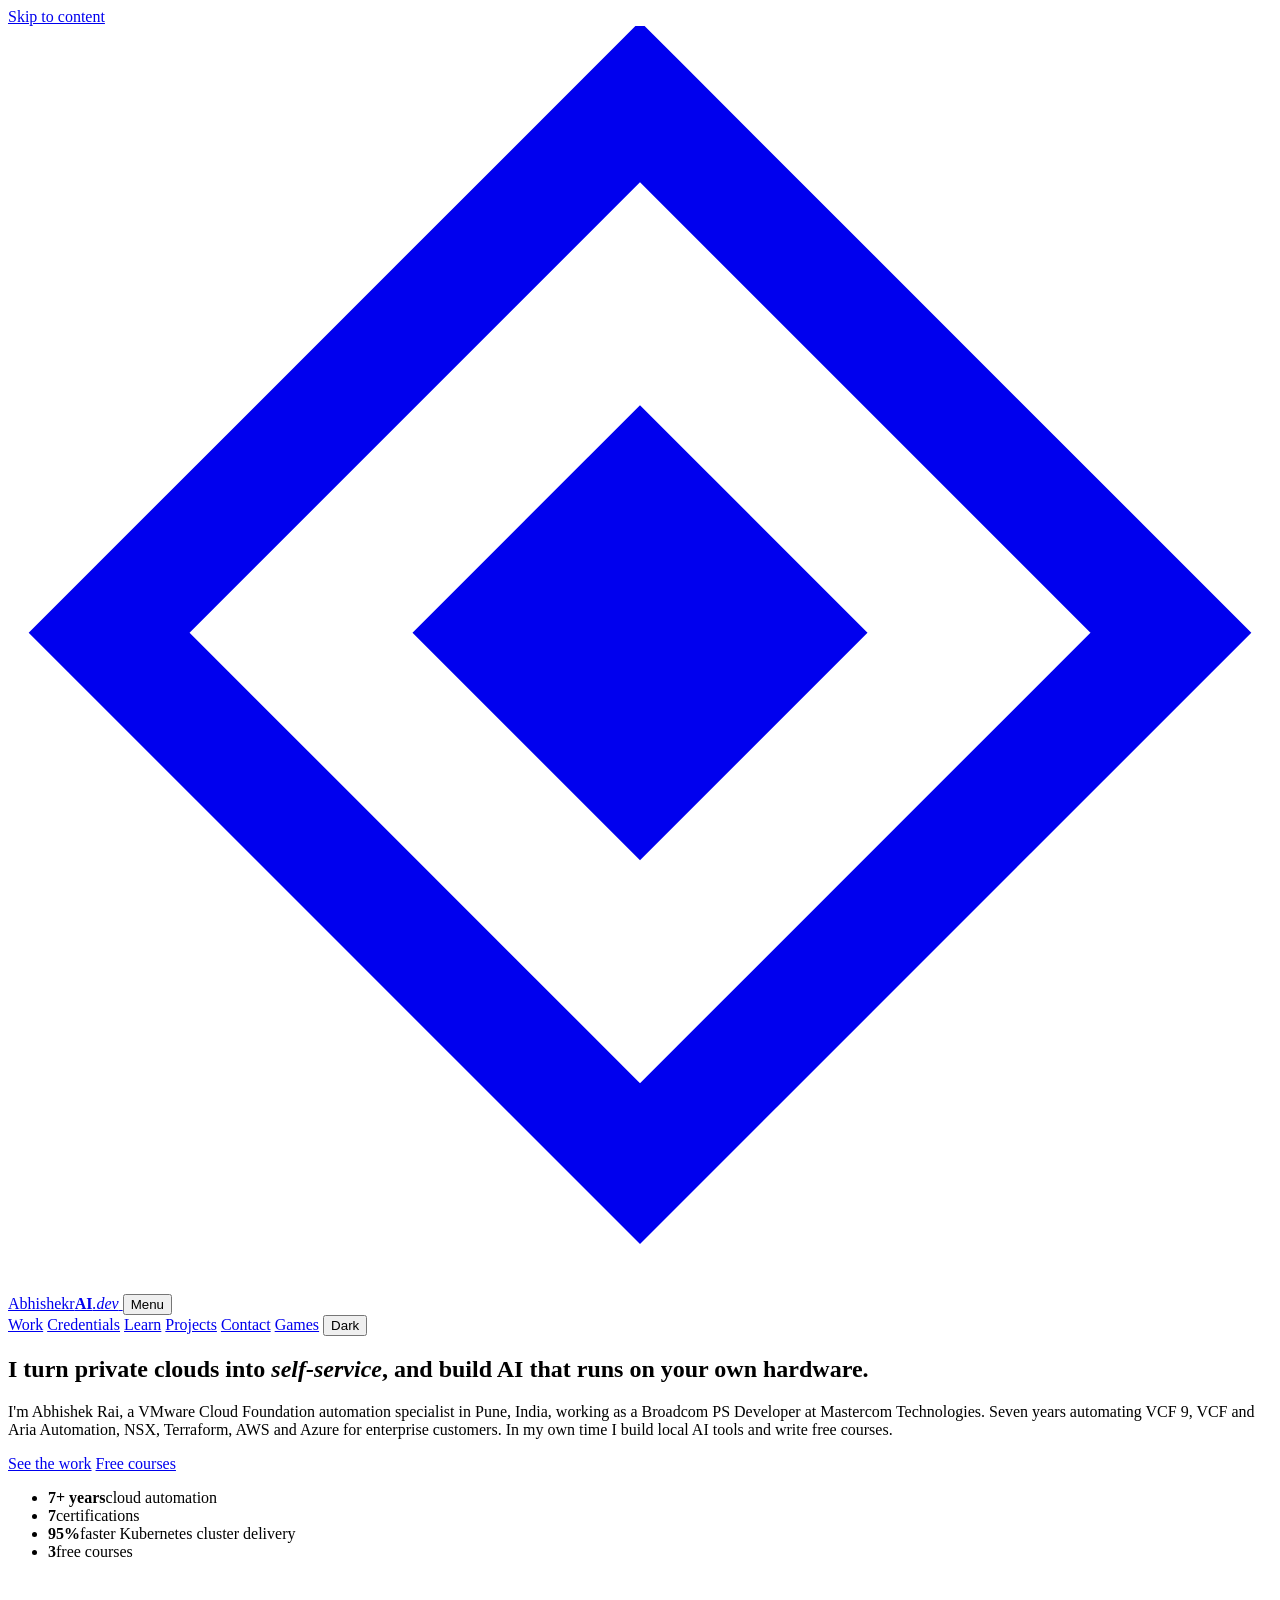
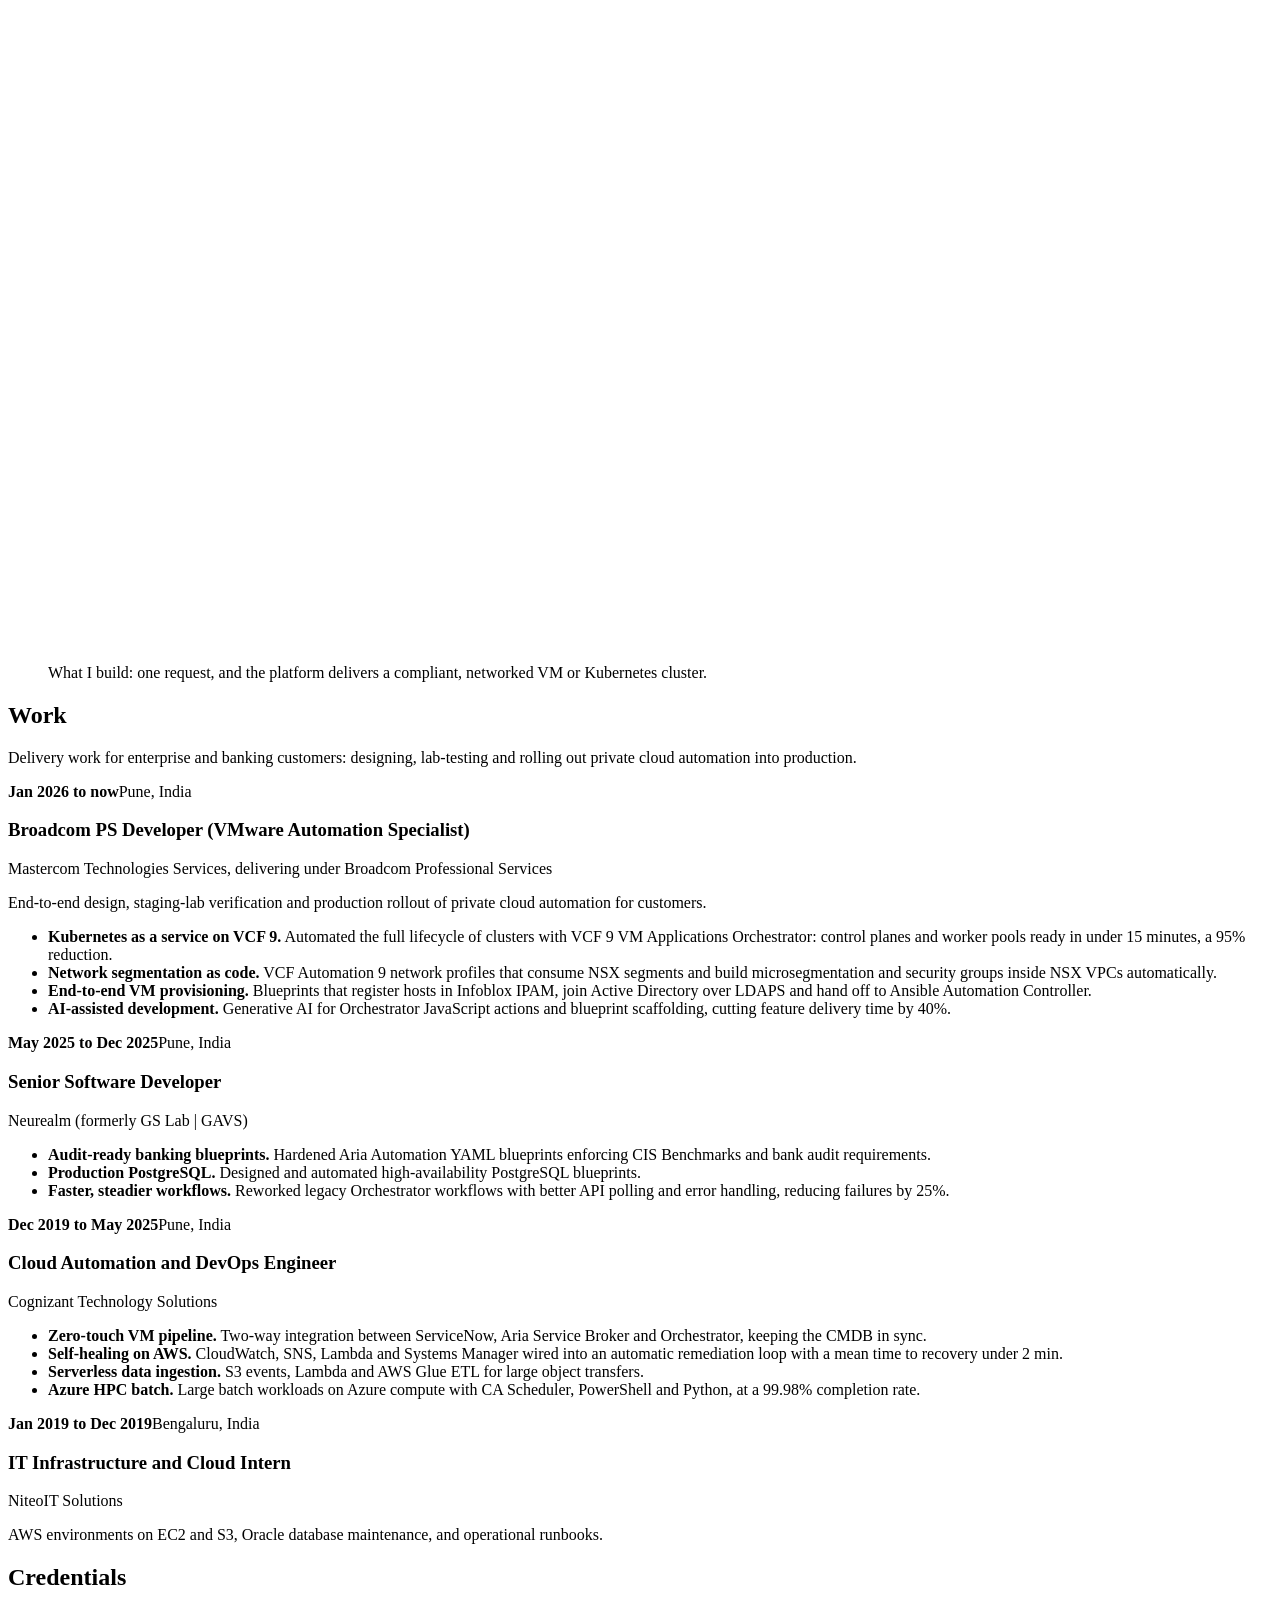
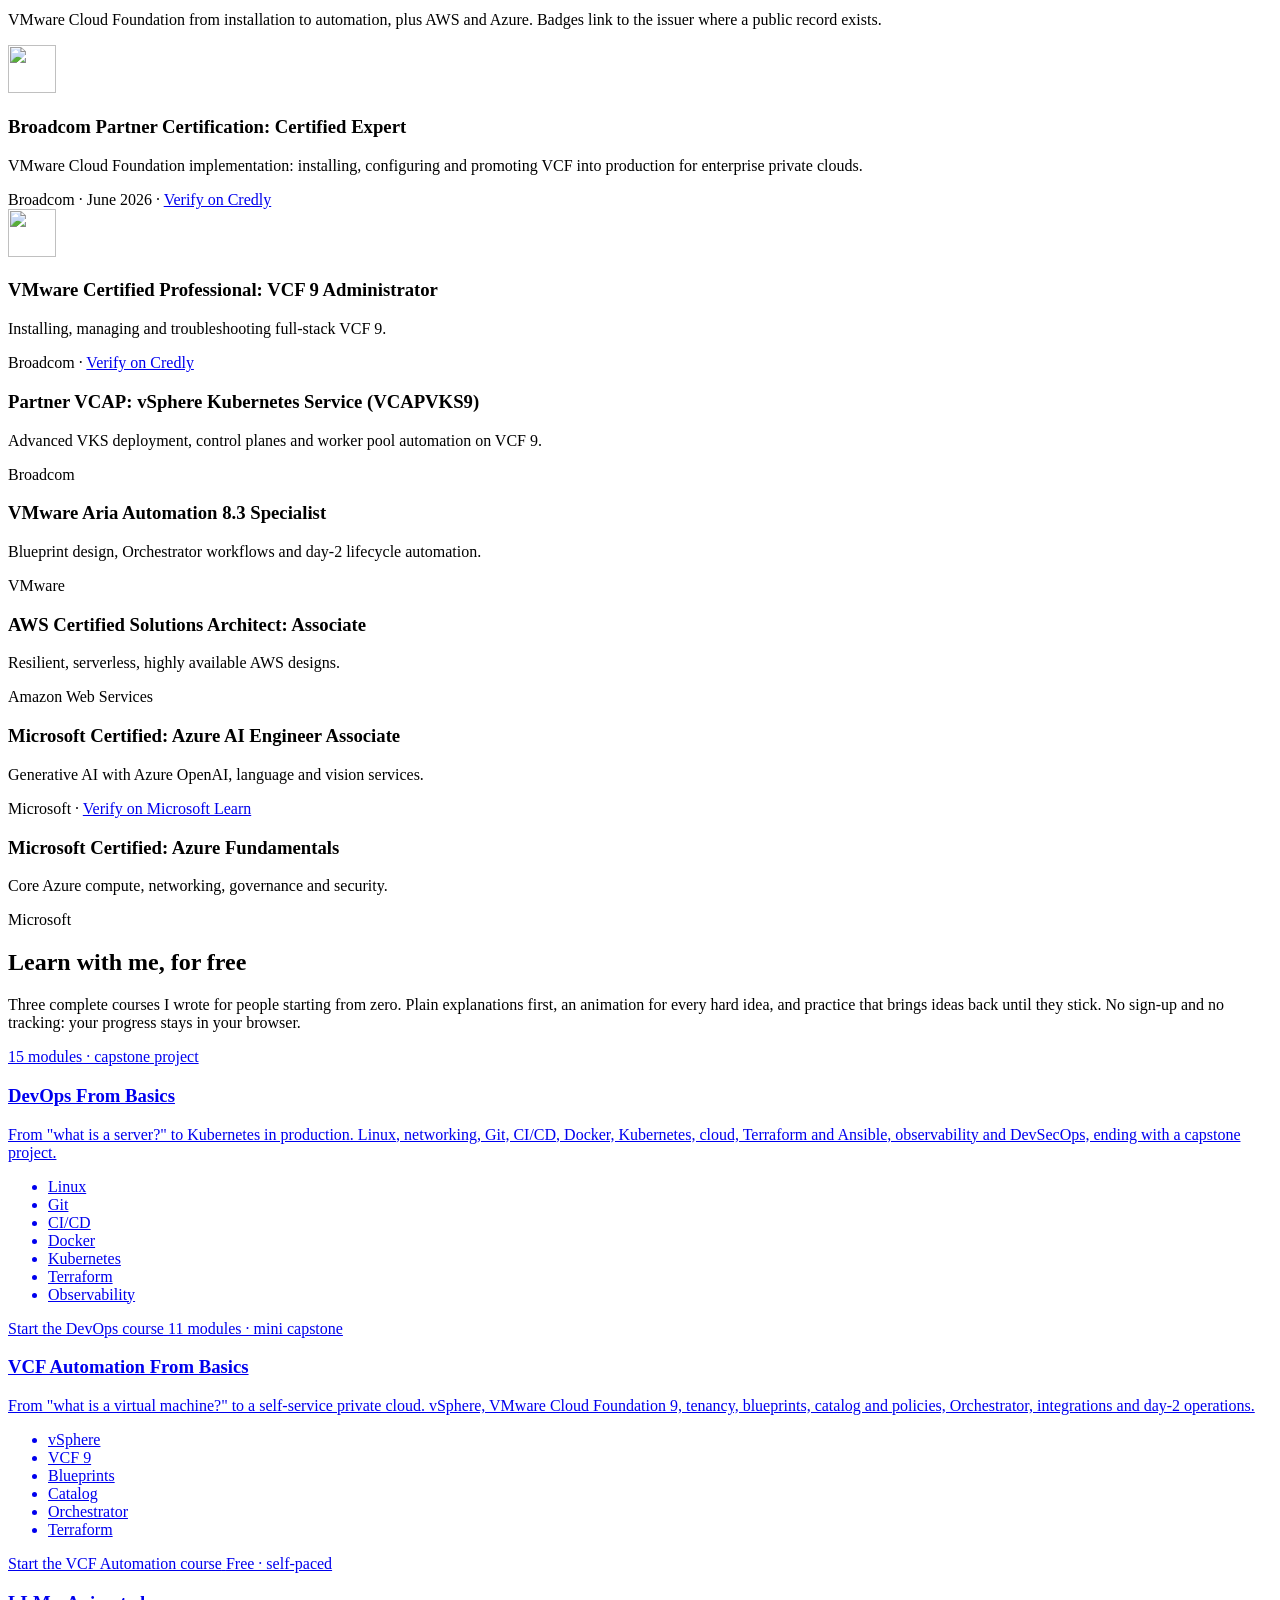
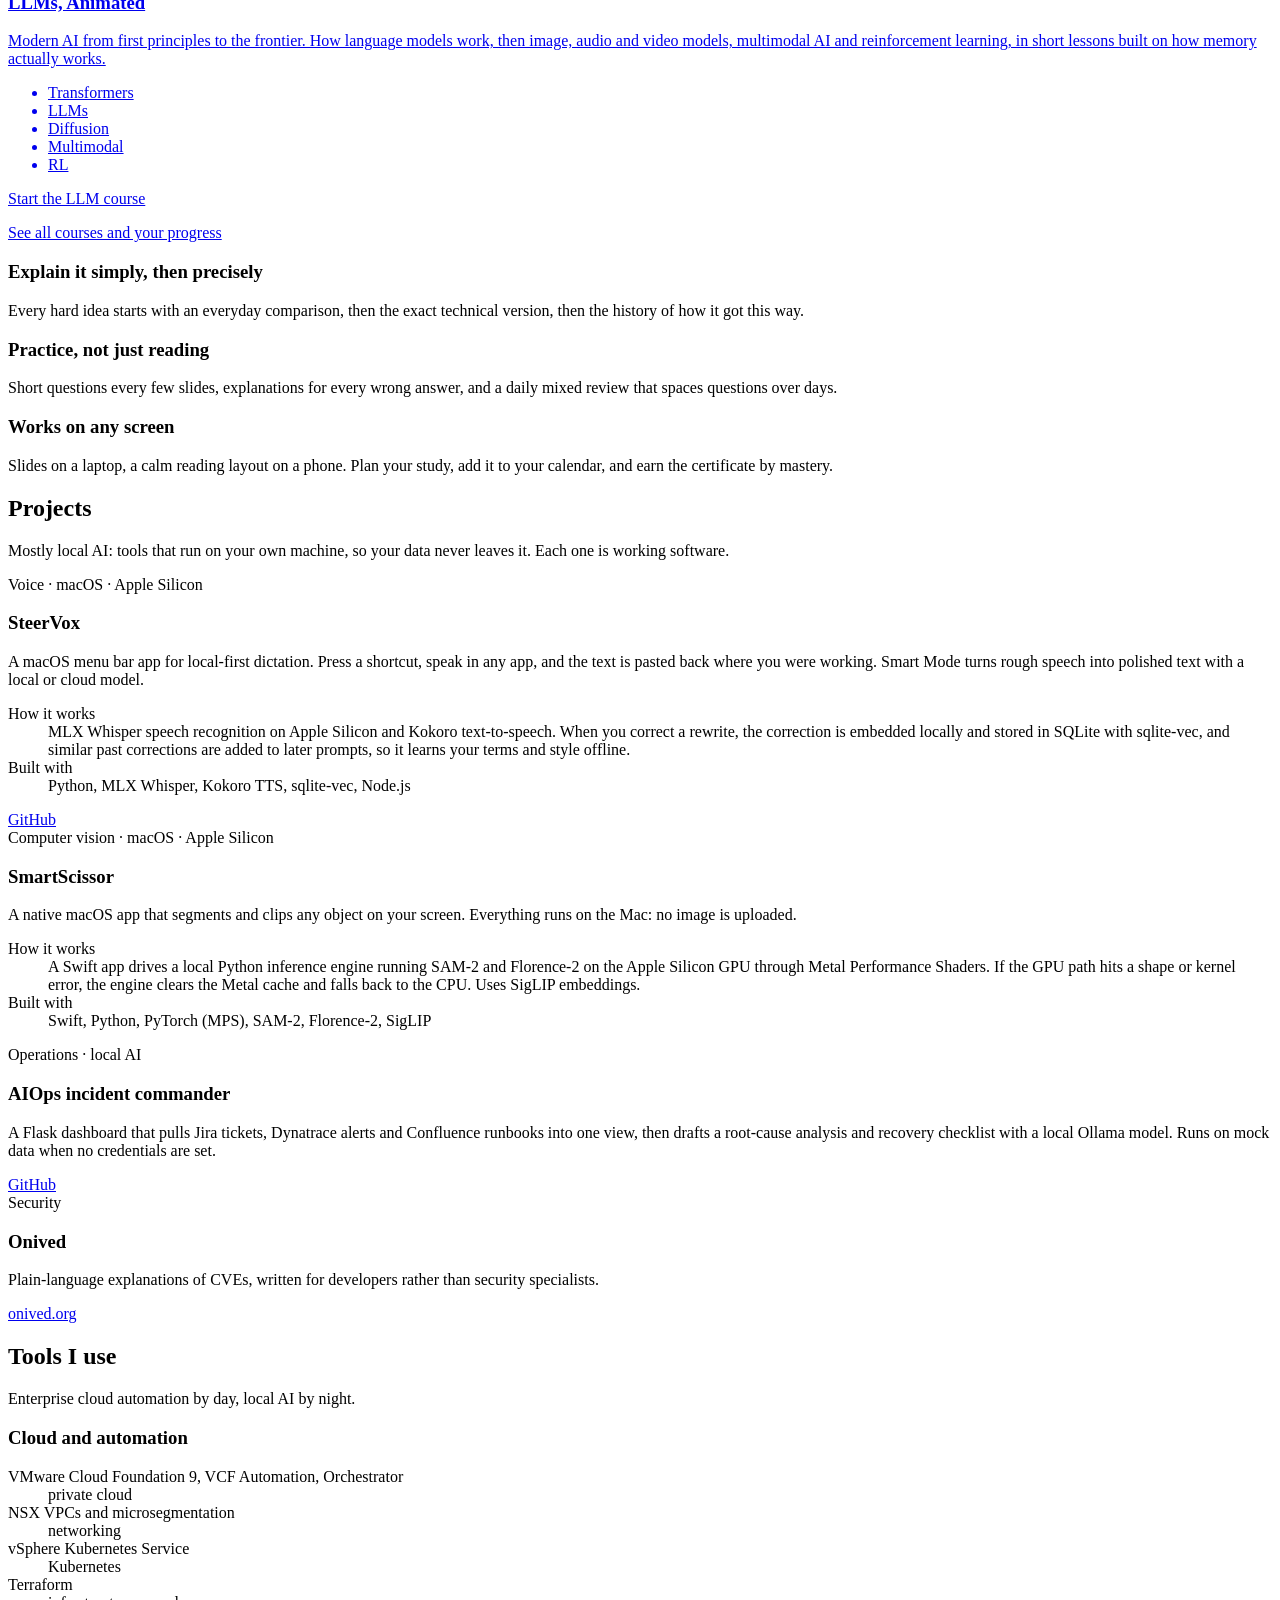
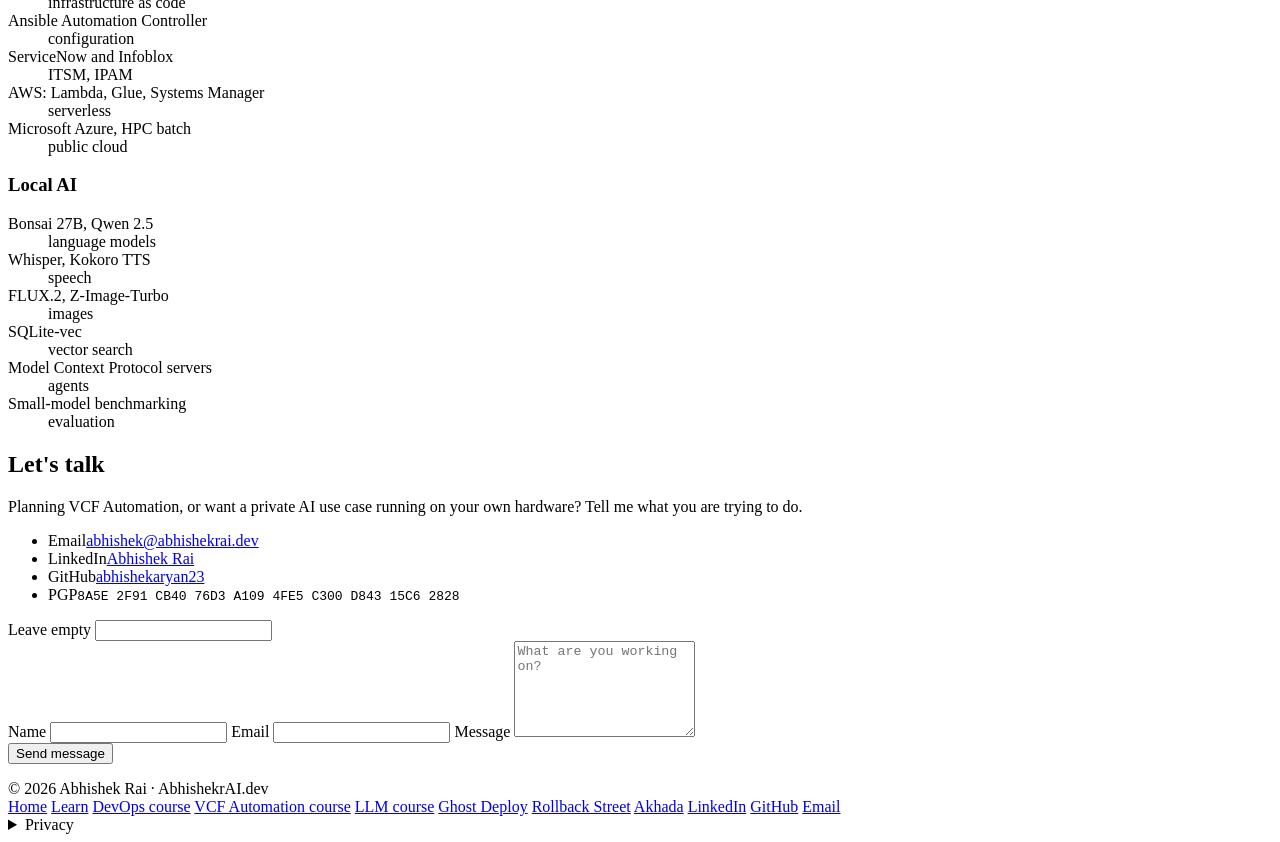
==== public/index.html @ af469168 "Learn: add LLMs, Animated course Co-Authored-By: Claude Opus 5.5 <noreply@anthropic.com>" ====
<!doctype html>
<html lang="en">
<head>
  <meta charset="utf-8">
  <meta name="viewport" content="width=device-width, initial-scale=1">
  <script>try{var t=localStorage.getItem("site-theme");if(t)document.documentElement.setAttribute("data-theme",t);}catch(e){}</script>
  <title>Abhishek Rai: VMware Cloud Foundation (VCF 9) automation and local AI</title>
  <meta name="description" content="Abhishek Rai is a VMware Cloud Foundation (VCF 9) automation specialist in Pune, India: VCF Automation, NSX, Terraform, AWS and Azure, plus local AI tools. Free DevOps, VCF and LLM courses.">
  <meta name="author" content="Abhishek Rai">
  <link rel="canonical" href="https://abhishekrai.dev/">
  <link rel="me" href="https://github.com/abhishekaryan23">
  <link rel="me" href="https://www.linkedin.com/in/abhishek-rai-043a55166/">
  <link rel="alternate" type="text/plain" href="/llms.txt" title="Plain-text summary for language models">
  <meta property="og:site_name" content="AbhishekrAI.dev">
  <meta property="og:title" content="Abhishek Rai: VMware Cloud Foundation (VCF 9) automation and local AI">
  <meta property="og:description" content="Private cloud automation on VCF 9, public cloud automation on AWS and Azure, and AI that runs on your own hardware. Free courses on DevOps, VCF Automation and LLMs.">
  <meta property="og:type" content="profile">
  <meta property="profile:first_name" content="Abhishek">
  <meta property="profile:last_name" content="Rai">
  <meta property="og:url" content="https://abhishekrai.dev/">
  <meta property="og:image" content="https://abhishekrai.dev/assets/og-home.png">
  <meta property="og:image:width" content="1200">
  <meta property="og:image:height" content="630">
  <meta property="og:image:alt" content="Abhishek Rai: VMware Cloud Foundation automation and local AI">
  <meta property="og:locale" content="en_IN">
  <meta name="twitter:card" content="summary_large_image">
  <meta name="theme-color" content="#a8186a">
  <link rel="icon" type="image/svg+xml" href="data:image/svg+xml,%3Csvg viewBox='0 0 100 100' xmlns='http://www.w3.org/2000/svg'%3E%3Cpath d='M50 6L92 48L50 90L8 48Z' fill='none' stroke='%23a8186a' stroke-width='9'/%3E%3Cpath d='M50 30L68 48L50 66L32 48Z' fill='%23a8186a'/%3E%3C/svg%3E">
  <link rel="preconnect" href="https://fonts.googleapis.com">
  <link rel="preconnect" href="https://fonts.gstatic.com" crossorigin>
  <link href="https://fonts.googleapis.com/css2?family=IBM+Plex+Mono:wght@400;500&family=IBM+Plex+Sans:wght@400;500;600&family=Newsreader:ital,opsz,wght@0,6..72,500;0,6..72,600;1,6..72,500&display=swap" rel="stylesheet">
  <link rel="stylesheet" href="/assets/site.css?v=5">
  <noscript><style>.reveal-up{opacity:1;transform:none}</style></noscript>
  <script type="application/ld+json">
  {
    "@context": "https://schema.org",
    "@graph": [
      {
        "@type": "WebSite",
        "@id": "https://abhishekrai.dev/#website",
        "url": "https://abhishekrai.dev/",
        "name": "AbhishekrAI.dev",
        "alternateName": "Abhishek Rai",
        "inLanguage": "en",
        "publisher": { "@id": "https://abhishekrai.dev/#person" }
      },
      {
        "@type": "ProfilePage",
        "@id": "https://abhishekrai.dev/#webpage",
        "url": "https://abhishekrai.dev/",
        "name": "Abhishek Rai: VMware Cloud Foundation (VCF 9) automation and local AI",
        "isPartOf": { "@id": "https://abhishekrai.dev/#website" },
        "mainEntity": { "@id": "https://abhishekrai.dev/#person" },
        "dateModified": "2026-10-12",
        "inLanguage": "en"
      },
      {
        "@type": "Person",
        "@id": "https://abhishekrai.dev/#person",
        "name": "Abhishek Rai",
        "givenName": "Abhishek",
        "familyName": "Rai",
        "alternateName": "AbhishekrAI",
        "url": "https://abhishekrai.dev/",
        "email": "mailto:abhishek@abhishekrai.dev",
        "description": "VMware Cloud Foundation (VCF 9) automation specialist and local AI developer in Pune, India. Seven years automating private and public clouds with VCF Automation, Orchestrator, NSX, Terraform, AWS and Azure. Author of the free courses DevOps From Basics, VCF Automation From Basics and LLMs, Animated.",
        "jobTitle": "Broadcom PS Developer (VMware Automation Specialist)",
        "worksFor": { "@type": "Organization", "name": "Mastercom Technologies Services" },
        "homeLocation": { "@type": "Place", "address": { "@type": "PostalAddress", "addressLocality": "Pune", "addressRegion": "Maharashtra", "addressCountry": "IN" } },
        "sameAs": [
          "https://www.linkedin.com/in/abhishek-rai-043a55166/",
          "https://github.com/abhishekaryan23",
          "https://learn.microsoft.com/en-us/users/abhishekrai-1837/"
        ],
        "knowsAbout": ["VMware Cloud Foundation 9", "VCF Automation", "VMware Aria Automation", "VCF Orchestrator", "VMware NSX", "NSX VPC",
          "vSphere Kubernetes Service", "Private cloud", "Terraform", "Ansible", "Infrastructure as code", "AWS", "Microsoft Azure", "DevOps", "Kubernetes",
          "Local large language models", "Bonsai 27B", "Qwen 2.5", "Ollama", "Whisper", "Kokoro TTS", "Speech recognition", "FLUX.2", "Z-Image-Turbo", "SigLIP",
          "SQLite-vec", "Vector search", "Apple Silicon MLX and Metal", "Model Context Protocol", "Small language model benchmarking", "Retrieval-augmented generation"],
        "hasCredential": [
          { "@type": "EducationalOccupationalCredential", "name": "Broadcom Partner Certification: Certified Expert, VMware Cloud Foundation implementation", "credentialCategory": "certification", "recognizedBy": { "@type": "Organization", "name": "Broadcom" }, "url": "https://www.credly.com/badges/83735047-bd6c-4941-9cc0-c06ca282aefe/public_url" },
          { "@type": "EducationalOccupationalCredential", "name": "VMware Certified Professional: VCF 9 Administrator", "credentialCategory": "certification", "recognizedBy": { "@type": "Organization", "name": "Broadcom" }, "url": "https://www.credly.com/badges/ddd7e5d6-b68e-439f-a8a7-cb49eb640bbd" },
          { "@type": "EducationalOccupationalCredential", "name": "Partner VCAP: vSphere Kubernetes Service (VCAPVKS9)", "credentialCategory": "certification", "recognizedBy": { "@type": "Organization", "name": "Broadcom" } },
          { "@type": "EducationalOccupationalCredential", "name": "VMware Aria Automation 8.3 Specialist", "credentialCategory": "certification", "recognizedBy": { "@type": "Organization", "name": "VMware" } },
          { "@type": "EducationalOccupationalCredential", "name": "AWS Certified Solutions Architect: Associate", "credentialCategory": "certification", "recognizedBy": { "@type": "Organization", "name": "Amazon Web Services" } },
          { "@type": "EducationalOccupationalCredential", "name": "Microsoft Certified: Azure AI Engineer Associate", "credentialCategory": "certification", "recognizedBy": { "@type": "Organization", "name": "Microsoft" }, "url": "https://learn.microsoft.com/en-us/users/abhishekrai-1837/credentials/dcbda8578bcc0b2b" },
          { "@type": "EducationalOccupationalCredential", "name": "Microsoft Certified: Azure Fundamentals", "credentialCategory": "certification", "recognizedBy": { "@type": "Organization", "name": "Microsoft" } }
        ]
      },
      {
        "@type": "ItemList",
        "@id": "https://abhishekrai.dev/#courses",
        "name": "Free courses by Abhishek Rai",
        "itemListElement": [
          { "@type": "ListItem", "position": 1, "url": "https://abhishekrai.dev/learn/devops/", "item": { "@type": "Course", "@id": "https://abhishekrai.dev/learn/devops/#course", "name": "DevOps From Basics",
            "description": "A free, animated DevOps course from the very basics: Linux, networking, Git, CI/CD, Docker, Kubernetes, cloud, Terraform, observability and DevSecOps.",
            "provider": { "@id": "https://abhishekrai.dev/#person" } } },
          { "@type": "ListItem", "position": 2, "url": "https://abhishekrai.dev/learn/vcf-automation/", "item": { "@type": "Course", "@id": "https://abhishekrai.dev/learn/vcf-automation/#course", "name": "VCF Automation From Basics",
            "description": "A free, animated course on VMware Cloud Foundation Automation: from virtualization basics to blueprints, catalog, orchestration and day-2 operations.",
            "provider": { "@id": "https://abhishekrai.dev/#person" } } },
          { "@type": "ListItem", "position": 3, "url": "https://abhishekaryan23.github.io/LLM-Learner/", "item": { "@type": "Course", "name": "LLMs, Animated",
            "description": "A free, animated course on modern AI: language, image, audio and video models, multimodal AI and reinforcement learning.",
            "provider": { "@id": "https://abhishekrai.dev/#person" } } }
        ]
      },
      {
        "@type": "ItemList",
        "@id": "https://abhishekrai.dev/#projects",
        "name": "Projects by Abhishek Rai",
        "itemListElement": [
          { "@type": "ListItem", "position": 1, "item": { "@type": "SoftwareApplication", "name": "SteerVox", "applicationCategory": "ProductivityApplication", "operatingSystem": "macOS",
            "description": "A macOS menu bar app for local-first dictation and AI-assisted rewriting. MLX Whisper speech recognition on Apple Silicon, Kokoro text-to-speech, and a private memory of your corrections stored in SQLite with sqlite-vec.",
            "url": "https://github.com/SteerVox/SteerVox", "author": { "@id": "https://abhishekrai.dev/#person" } } },
          { "@type": "ListItem", "position": 2, "item": { "@type": "SoftwareApplication", "name": "SmartScissor", "applicationCategory": "MultimediaApplication", "operatingSystem": "macOS",
            "description": "A native macOS app that segments and clips objects from the screen with SAM-2 and Florence-2 running locally on the Apple Silicon GPU through Metal Performance Shaders, with automatic CPU fallback. Uses SigLIP embeddings.",
            "author": { "@id": "https://abhishekrai.dev/#person" } } },
          { "@type": "ListItem", "position": 3, "item": { "@type": "WebSite", "name": "Onived", "url": "https://onived.org",
            "description": "Plain-language explanations of CVEs, written for developers rather than security specialists.", "author": { "@id": "https://abhishekrai.dev/#person" } } },
          { "@type": "ListItem", "position": 4, "item": { "@type": "SoftwareSourceCode", "name": "Local AIOps incident commander", "programmingLanguage": "Python",
            "description": "A Flask dashboard that pulls Jira, Confluence and Dynatrace data together and drafts root-cause analysis reports with a local Ollama model.",
            "codeRepository": "https://github.com/abhishekaryan23/devops_dashboard", "author": { "@id": "https://abhishekrai.dev/#person" } } }
        ]
      }
    ]
  }
  </script>
</head>
<body>
<a class="skip" href="#main">Skip to content</a>

<header class="site-head">
  <div class="wrap">
    <a class="brand" href="#top" aria-label="AbhishekrAI.dev, home">
      <svg viewBox="0 0 100 100" aria-hidden="true"><path d="M50 6L92 48L50 90L8 48Z" fill="none" stroke="currentColor" stroke-width="9"/><path d="M50 30L68 48L50 66L32 48Z" fill="currentColor"/></svg>
      <span class="wordmark">Abhishekr<b>AI</b><i>.dev</i></span>
    </a>
    <button class="icon-btn menu-btn" type="button" aria-expanded="false" aria-controls="nav">Menu</button>
    <nav class="nav" id="nav" aria-label="Main">
      <a href="#work">Work</a>
      <a href="#credentials">Credentials</a>
      <a href="#learn">Learn</a>
      <a href="#projects">Projects</a>
      <a href="#contact">Contact</a>
      <a class="play" href="/game/" title="Three small games: Ghost Deploy, a daily puzzle race, Rollback Street, a side-scrolling brawler, and Akhada, a 2.5D power fighter">Games</a>
      <button class="icon-btn" type="button" id="theme-btn" aria-label="Switch colour theme">Dark</button>
    </nav>
  </div>
</header>

<main id="main">

  <!-- ================= HERO ================= -->
  <section class="hero" id="top">
    <div class="wrap">
      <h1>I turn private clouds into <em>self-service</em>, and build AI that runs on your own hardware.</h1>
     <div class="hero-grid">
      <div>
        <p class="lede">I'm Abhishek Rai, a VMware Cloud Foundation automation specialist in Pune, India, working as a Broadcom PS Developer at Mastercom Technologies.
          Seven years automating VCF 9, VCF and Aria Automation, NSX, Terraform, AWS and Azure for enterprise customers. In my own time I build local AI tools and write free courses.</p>
        <div class="actions">
          <a class="btn" href="#work">See the work</a>
          <a class="btn ghost" href="#learn">Free courses</a>
        </div>
        <ul class="facts" aria-label="At a glance">
          <li><b>7+ years</b>cloud automation</li>
          <li><b>7</b>certifications</li>
          <li><b>95%</b>faster Kubernetes cluster delivery</li>
          <li><b>3</b>free courses</li>
        </ul>
      </div>
      <figure class="hero-figure" aria-label="How a self-service request becomes infrastructure">
        <svg id="flow" viewBox="0 0 520 300" role="img" aria-labelledby="flow-cap"></svg>
        <figcaption id="flow-cap">What I build: one request, and the platform delivers a compliant, networked VM or Kubernetes cluster.</figcaption>
      </figure>
    </div>
    </div>
  </section>

  <!-- ================= WORK ================= -->
  <section id="work">
    <div class="wrap">
      <div class="sec-head reveal-up">
        <h2>Work</h2>
        <p>Delivery work for enterprise and banking customers: designing, lab-testing and rolling out private cloud automation into production.</p>
      </div>
      <div class="roles">
        <article class="role now reveal-up">
          <div class="when"><b>Jan 2026 to now</b>Pune, India</div>
          <div>
            <h3>Broadcom PS Developer (VMware Automation Specialist)</h3>
            <div class="org">Mastercom Technologies Services, delivering under Broadcom Professional Services</div>
            <p>End-to-end design, staging-lab verification and production rollout of private cloud automation for customers.</p>
            <ul class="wins">
              <li><strong>Kubernetes as a service on VCF 9.</strong> Automated the full lifecycle of clusters with VCF 9 VM Applications Orchestrator: control planes and worker pools ready in under 15 minutes, a <span class="metric">95%</span> reduction.</li>
              <li><strong>Network segmentation as code.</strong> VCF Automation 9 network profiles that consume NSX segments and build microsegmentation and security groups inside NSX VPCs automatically.</li>
              <li><strong>End-to-end VM provisioning.</strong> Blueprints that register hosts in Infoblox IPAM, join Active Directory over LDAPS and hand off to Ansible Automation Controller.</li>
              <li><strong>AI-assisted development.</strong> Generative AI for Orchestrator JavaScript actions and blueprint scaffolding, cutting feature delivery time by <span class="metric">40%</span>.</li>
            </ul>
          </div>
        </article>
        <article class="role reveal-up">
          <div class="when"><b>May 2025 to Dec 2025</b>Pune, India</div>
          <div>
            <h3>Senior Software Developer</h3>
            <div class="org">Neurealm (formerly GS Lab | GAVS)</div>
            <ul class="wins">
              <li><strong>Audit-ready banking blueprints.</strong> Hardened Aria Automation YAML blueprints enforcing CIS Benchmarks and bank audit requirements.</li>
              <li><strong>Production PostgreSQL.</strong> Designed and automated high-availability PostgreSQL blueprints.</li>
              <li><strong>Faster, steadier workflows.</strong> Reworked legacy Orchestrator workflows with better API polling and error handling, reducing failures by <span class="metric">25%</span>.</li>
            </ul>
          </div>
        </article>
        <article class="role reveal-up">
          <div class="when"><b>Dec 2019 to May 2025</b>Pune, India</div>
          <div>
            <h3>Cloud Automation and DevOps Engineer</h3>
            <div class="org">Cognizant Technology Solutions</div>
            <ul class="wins">
              <li><strong>Zero-touch VM pipeline.</strong> Two-way integration between ServiceNow, Aria Service Broker and Orchestrator, keeping the CMDB in sync.</li>
              <li><strong>Self-healing on AWS.</strong> CloudWatch, SNS, Lambda and Systems Manager wired into an automatic remediation loop with a mean time to recovery under <span class="metric">2 min</span>.</li>
              <li><strong>Serverless data ingestion.</strong> S3 events, Lambda and AWS Glue ETL for large object transfers.</li>
              <li><strong>Azure HPC batch.</strong> Large batch workloads on Azure compute with CA Scheduler, PowerShell and Python, at a <span class="metric">99.98%</span> completion rate.</li>
            </ul>
          </div>
        </article>
        <article class="role reveal-up">
          <div class="when"><b>Jan 2019 to Dec 2019</b>Bengaluru, India</div>
          <div>
            <h3>IT Infrastructure and Cloud Intern</h3>
            <div class="org">NiteoIT Solutions</div>
            <p>AWS environments on EC2 and S3, Oracle database maintenance, and operational runbooks.</p>
          </div>
        </article>
      </div>
    </div>
  </section>

  <!-- ================= CREDENTIALS ================= -->
  <section id="credentials">
    <div class="wrap">
      <div class="sec-head reveal-up">
        <h2>Credentials</h2>
        <p>VMware Cloud Foundation from installation to automation, plus AWS and Azure. Badges link to the issuer where a public record exists.</p>
      </div>
      <div class="creds">
        <article class="cred top reveal-up">
          <div class="mark"><img src="https://images.credly.com/images/59ef9fcc-45c1-4e6b-bfcc-fa026250c7f4/linkedin_thumb_blob" alt="" width="48" height="48" loading="lazy"></div>
          <div><h3>Broadcom Partner Certification: Certified Expert</h3>
            <p>VMware Cloud Foundation implementation: installing, configuring and promoting VCF into production for enterprise private clouds.</p>
            <div class="meta">Broadcom · June 2026 · <a href="https://www.credly.com/badges/83735047-bd6c-4941-9cc0-c06ca282aefe/public_url" target="_blank" rel="noopener">Verify on Credly</a></div></div>
        </article>
        <article class="cred reveal-up">
          <div class="mark"><img src="https://images.credly.com/images/081374d2-721a-4d32-bff8-cc737818a3fc/linkedin_thumb_blob" alt="" width="48" height="48" loading="lazy"></div>
          <div><h3>VMware Certified Professional: VCF 9 Administrator</h3>
            <p>Installing, managing and troubleshooting full-stack VCF 9.</p>
            <div class="meta">Broadcom · <a href="https://www.credly.com/badges/ddd7e5d6-b68e-439f-a8a7-cb49eb640bbd" target="_blank" rel="noopener">Verify on Credly</a></div></div>
        </article>
        <article class="cred reveal-up">
          <div class="mark"><i style="--logo:url('https://cdn.jsdelivr.net/npm/simple-icons@16.30.0/icons/broadcom.svg')"></i></div>
          <div><h3>Partner VCAP: vSphere Kubernetes Service (VCAPVKS9)</h3>
            <p>Advanced VKS deployment, control planes and worker pool automation on VCF 9.</p>
            <div class="meta">Broadcom</div></div>
        </article>
        <article class="cred reveal-up">
          <div class="mark"><i style="--logo:url('https://cdn.jsdelivr.net/npm/simple-icons@16.30.0/icons/vmware.svg')"></i></div>
          <div><h3>VMware Aria Automation 8.3 Specialist</h3>
            <p>Blueprint design, Orchestrator workflows and day-2 lifecycle automation.</p>
            <div class="meta">VMware</div></div>
        </article>
        <article class="cred reveal-up">
          <div class="mark"><i style="--logo:url('https://cdn.jsdelivr.net/gh/devicons/devicon@v2.16.0/icons/amazonwebservices/amazonwebservices-plain-wordmark.svg')"></i></div>
          <div><h3>AWS Certified Solutions Architect: Associate</h3>
            <p>Resilient, serverless, highly available AWS designs.</p>
            <div class="meta">Amazon Web Services</div></div>
        </article>
        <article class="cred reveal-up">
          <div class="mark"><i style="--logo:url('https://cdn.jsdelivr.net/gh/devicons/devicon@v2.16.0/icons/azure/azure-plain.svg')"></i></div>
          <div><h3>Microsoft Certified: Azure AI Engineer Associate</h3>
            <p>Generative AI with Azure OpenAI, language and vision services.</p>
            <div class="meta">Microsoft · <a href="https://learn.microsoft.com/en-us/users/abhishekrai-1837/credentials/dcbda8578bcc0b2b" target="_blank" rel="noopener">Verify on Microsoft Learn</a></div></div>
        </article>
        <article class="cred reveal-up">
          <div class="mark"><i style="--logo:url('https://cdn.jsdelivr.net/gh/devicons/devicon@v2.16.0/icons/azure/azure-plain.svg')"></i></div>
          <div><h3>Microsoft Certified: Azure Fundamentals</h3>
            <p>Core Azure compute, networking, governance and security.</p>
            <div class="meta">Microsoft</div></div>
        </article>
      </div>
    </div>
  </section>

  <!-- ================= LEARN ================= -->
  <section id="learn">
    <div class="wrap">
      <div class="sec-head reveal-up">
        <h2>Learn with me, for free</h2>
        <p>Three complete courses I wrote for people starting from zero. Plain explanations first, an animation for every hard idea, and practice that brings ideas back until they stick. No sign-up and no tracking: your progress stays in your browser.</p>
      </div>
      <div class="courses">
        <a class="course reveal-up" href="/learn/devops/">
          <span class="num" id="devops-stats">15 modules · capstone project</span>
          <h3>DevOps From Basics</h3>
          <p>From "what is a server?" to Kubernetes in production. Linux, networking, Git, CI/CD, Docker, Kubernetes, cloud, Terraform and Ansible, observability and DevSecOps, ending with a capstone project.</p>
          <ul><li>Linux</li><li>Git</li><li>CI/CD</li><li>Docker</li><li>Kubernetes</li><li>Terraform</li><li>Observability</li></ul>
          <span class="go">Start the DevOps course</span>
        </a>
        <a class="course reveal-up" href="/learn/vcf-automation/">
          <span class="num" id="vcf-stats">11 modules · mini capstone</span>
          <h3>VCF Automation From Basics</h3>
          <p>From "what is a virtual machine?" to a self-service private cloud. vSphere, VMware Cloud Foundation 9, tenancy, blueprints, catalog and policies, Orchestrator, integrations and day-2 operations.</p>
          <ul><li>vSphere</li><li>VCF 9</li><li>Blueprints</li><li>Catalog</li><li>Orchestrator</li><li>Terraform</li></ul>
          <span class="go">Start the VCF Automation course</span>
        </a>
        <a class="course reveal-up" href="https://abhishekaryan23.github.io/LLM-Learner/" target="_blank" rel="noopener">
          <span class="num">Free · self-paced</span>
          <h3>LLMs, Animated</h3>
          <p>Modern AI from first principles to the frontier. How language models work, then image, audio and video models, multimodal AI and reinforcement learning, in short lessons built on how memory actually works.</p>
          <ul><li>Transformers</li><li>LLMs</li><li>Diffusion</li><li>Multimodal</li><li>RL</li></ul>
          <span class="go">Start the LLM course</span>
        </a>
      </div>
      <p class="next-steps reveal-up"><a href="/learn/">See all courses and your progress</a></p>
      <div class="learn-notes reveal-up">
        <div><h3>Explain it simply, then precisely</h3><p>Every hard idea starts with an everyday comparison, then the exact technical version, then the history of how it got this way.</p></div>
        <div><h3>Practice, not just reading</h3><p>Short questions every few slides, explanations for every wrong answer, and a daily mixed review that spaces questions over days.</p></div>
        <div><h3>Works on any screen</h3><p>Slides on a laptop, a calm reading layout on a phone. Plan your study, add it to your calendar, and earn the certificate by mastery.</p></div>
      </div>
    </div>
  </section>

  <!-- ================= PROJECTS ================= -->
  <section id="projects">
    <div class="wrap">
      <div class="sec-head reveal-up">
        <h2>Projects</h2>
        <p>Mostly local AI: tools that run on your own machine, so your data never leaves it. Each one is working software.</p>
      </div>
      <div class="projects">
        <article class="proj wide reveal-up">
          <div class="kind">Voice · macOS · Apple Silicon</div>
          <h3>SteerVox</h3>
          <p>A macOS menu bar app for local-first dictation. Press a shortcut, speak in any app, and the text is pasted back where you were working. Smart Mode turns rough speech into polished text with a local or cloud model.</p>
          <dl class="proj-facts">
            <dt>How it works</dt><dd>MLX Whisper speech recognition on Apple Silicon and Kokoro text-to-speech. When you correct a rewrite, the correction is embedded locally and stored in SQLite with sqlite-vec, and similar past corrections are added to later prompts, so it learns your terms and style offline.</dd>
            <dt>Built with</dt><dd>Python, MLX Whisper, Kokoro TTS, sqlite-vec, Node.js</dd>
          </dl>
          <div class="links"><a href="https://github.com/SteerVox/SteerVox" target="_blank" rel="noopener">GitHub</a></div>
        </article>
        <article class="proj wide reveal-up">
          <div class="kind">Computer vision · macOS · Apple Silicon</div>
          <h3>SmartScissor</h3>
          <p>A native macOS app that segments and clips any object on your screen. Everything runs on the Mac: no image is uploaded.</p>
          <dl class="proj-facts">
            <dt>How it works</dt><dd>A Swift app drives a local Python inference engine running SAM-2 and Florence-2 on the Apple Silicon GPU through Metal Performance Shaders. If the GPU path hits a shape or kernel error, the engine clears the Metal cache and falls back to the CPU. Uses SigLIP embeddings.</dd>
            <dt>Built with</dt><dd>Swift, Python, PyTorch (MPS), SAM-2, Florence-2, SigLIP</dd>
          </dl>
        </article>
        <article class="proj wide reveal-up">
          <div class="kind">Operations · local AI</div>
          <h3>AIOps incident commander</h3>
          <p>A Flask dashboard that pulls Jira tickets, Dynatrace alerts and Confluence runbooks into one view, then drafts a root-cause analysis and recovery checklist with a local Ollama model. Runs on mock data when no credentials are set.</p>
          <div class="links"><a href="https://github.com/abhishekaryan23/devops_dashboard" target="_blank" rel="noopener">GitHub</a></div>
        </article>
        <article class="proj wide reveal-up">
          <div class="kind">Security</div>
          <h3>Onived</h3>
          <p>Plain-language explanations of CVEs, written for developers rather than security specialists.</p>
          <div class="links"><a href="https://onived.org" target="_blank" rel="noopener">onived.org</a></div>
        </article>
      </div>
    </div>
  </section>

  <!-- ================= STACK ================= -->
  <section id="stack">
    <div class="wrap">
      <div class="sec-head reveal-up">
        <h2>Tools I use</h2>
        <p>Enterprise cloud automation by day, local AI by night.</p>
      </div>
      <div class="stack reveal-up">
        <div>
          <h3>Cloud and automation</h3>
          <dl>
            <dt>VMware Cloud Foundation 9, VCF Automation, Orchestrator</dt><dd>private cloud</dd>
            <dt>NSX VPCs and microsegmentation</dt><dd>networking</dd>
            <dt>vSphere Kubernetes Service</dt><dd>Kubernetes</dd>
            <dt>Terraform</dt><dd>infrastructure as code</dd>
            <dt>Ansible Automation Controller</dt><dd>configuration</dd>
            <dt>ServiceNow and Infoblox</dt><dd>ITSM, IPAM</dd>
            <dt>AWS: Lambda, Glue, Systems Manager</dt><dd>serverless</dd>
            <dt>Microsoft Azure, HPC batch</dt><dd>public cloud</dd>
          </dl>
        </div>
        <div>
          <h3>Local AI</h3>
          <dl>
            <dt>Bonsai 27B, Qwen 2.5</dt><dd>language models</dd>
            <dt>Whisper, Kokoro TTS</dt><dd>speech</dd>
            <dt>FLUX.2, Z-Image-Turbo</dt><dd>images</dd>
            <dt>SQLite-vec</dt><dd>vector search</dd>
            <dt>Model Context Protocol servers</dt><dd>agents</dd>
            <dt>Small-model benchmarking</dt><dd>evaluation</dd>
          </dl>
        </div>
      </div>
    </div>
  </section>

  <!-- ================= CONTACT ================= -->
  <section id="contact">
    <div class="wrap contact-grid">
      <div class="reveal-up">
        <h2>Let's talk</h2>
        <p class="lede">Planning VCF Automation, or want a private AI use case running on your own hardware? Tell me what you are trying to do.</p>
        <ul class="contact-list">
          <li><span>Email</span><a href="mailto:abhishek@abhishekrai.dev">abhishek@abhishekrai.dev</a></li>
          <li><span>LinkedIn</span><a href="https://www.linkedin.com/in/abhishek-rai-043a55166/" target="_blank" rel="noopener me">Abhishek Rai</a></li>
          <li><span>GitHub</span><a href="https://github.com/abhishekaryan23" target="_blank" rel="noopener me">abhishekaryan23</a></li>
          <li><span>PGP</span><code class="mono">8A5E 2F91 CB40 76D3 A109 4FE5 C300 D843 15C6 2828</code></li>
        </ul>
      </div>
      <form class="contact reveal-up" id="contact-form" novalidate>
        <div class="hp" aria-hidden="true"><label>Leave empty <input type="text" name="_honeypot" tabindex="-1" autocomplete="off"></label></div>
        <label>Name <input type="text" id="contact-name" name="name" autocomplete="name" required></label>
        <label>Email <input type="email" id="contact-email" name="email" autocomplete="email" required></label>
        <label>Message <textarea id="contact-message" name="message" rows="6" required placeholder="What are you working on?"></textarea></label>
        <div><button type="submit" class="btn" id="submit-btn">Send message</button></div>
        <p class="feedback" id="form-feedback" role="status" aria-live="polite"></p>
      </form>
    </div>
  </section>
</main>

<footer class="site-foot">
  <div class="wrap">
    <div>© 2026 Abhishek Rai · AbhishekrAI.dev</div>
    <nav aria-label="Footer">
      <a href="/">Home</a>
      <a href="/learn/">Learn</a>
      <a href="/learn/devops/">DevOps course</a>
      <a href="/learn/vcf-automation/">VCF Automation course</a>
      <a href="https://abhishekaryan23.github.io/LLM-Learner/" target="_blank" rel="noopener">LLM course</a>
      <a href="/game/">Ghost Deploy</a>
      <a href="/game/street/">Rollback Street</a>
      <a href="/game/akhada/">Akhada</a>
      <a href="https://www.linkedin.com/in/abhishek-rai-043a55166/" target="_blank" rel="noopener me">LinkedIn</a>
      <a href="https://github.com/abhishekaryan23" target="_blank" rel="noopener me">GitHub</a>
      <a href="mailto:abhishek@abhishekrai.dev">Email</a>
    </nav>
    <details>
      <summary>Privacy</summary>
      <p>No analytics, no cookies, no tracking scripts. The site and courses are static files.
        Course progress is saved only in your own browser. Messages sent through the form go by email to me and are not shared.</p>
    </details>
  </div>
</footer>

<script src="/assets/site.js?v=3" defer></script>
</body>
</html>
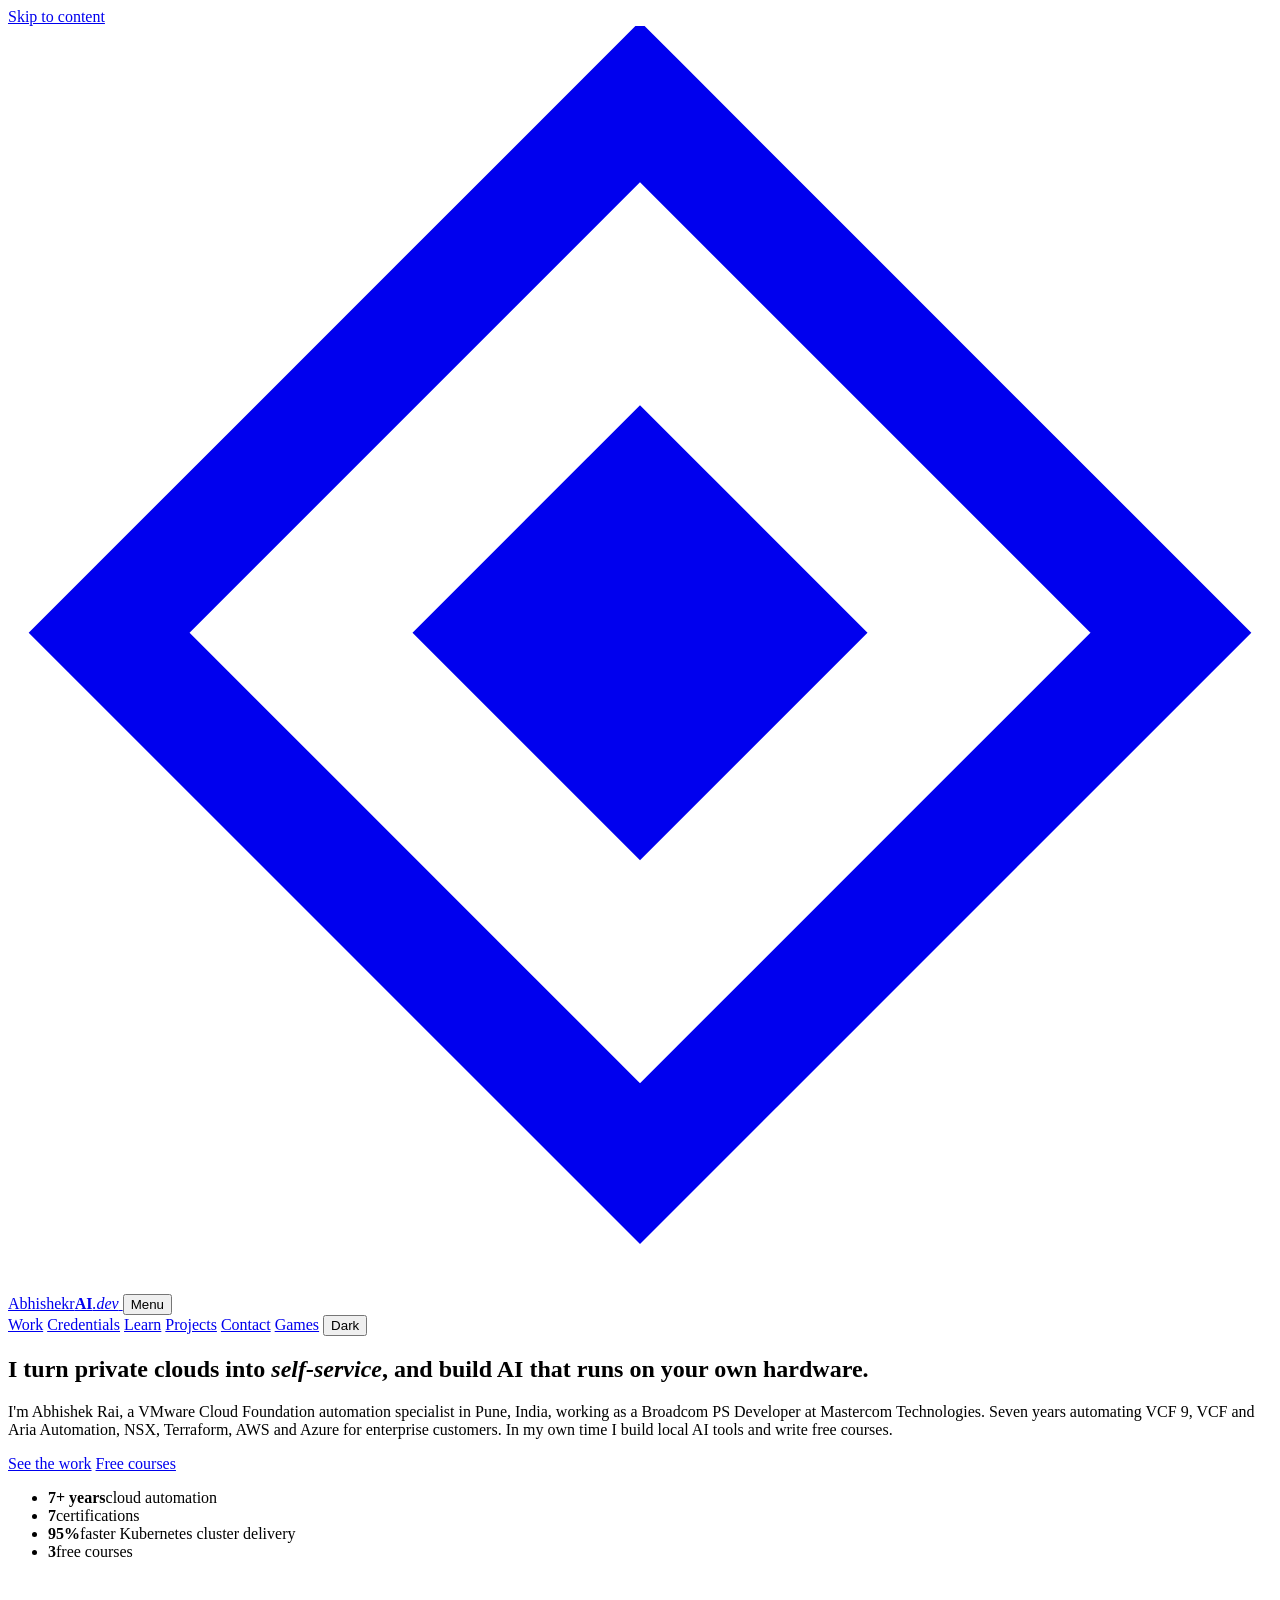
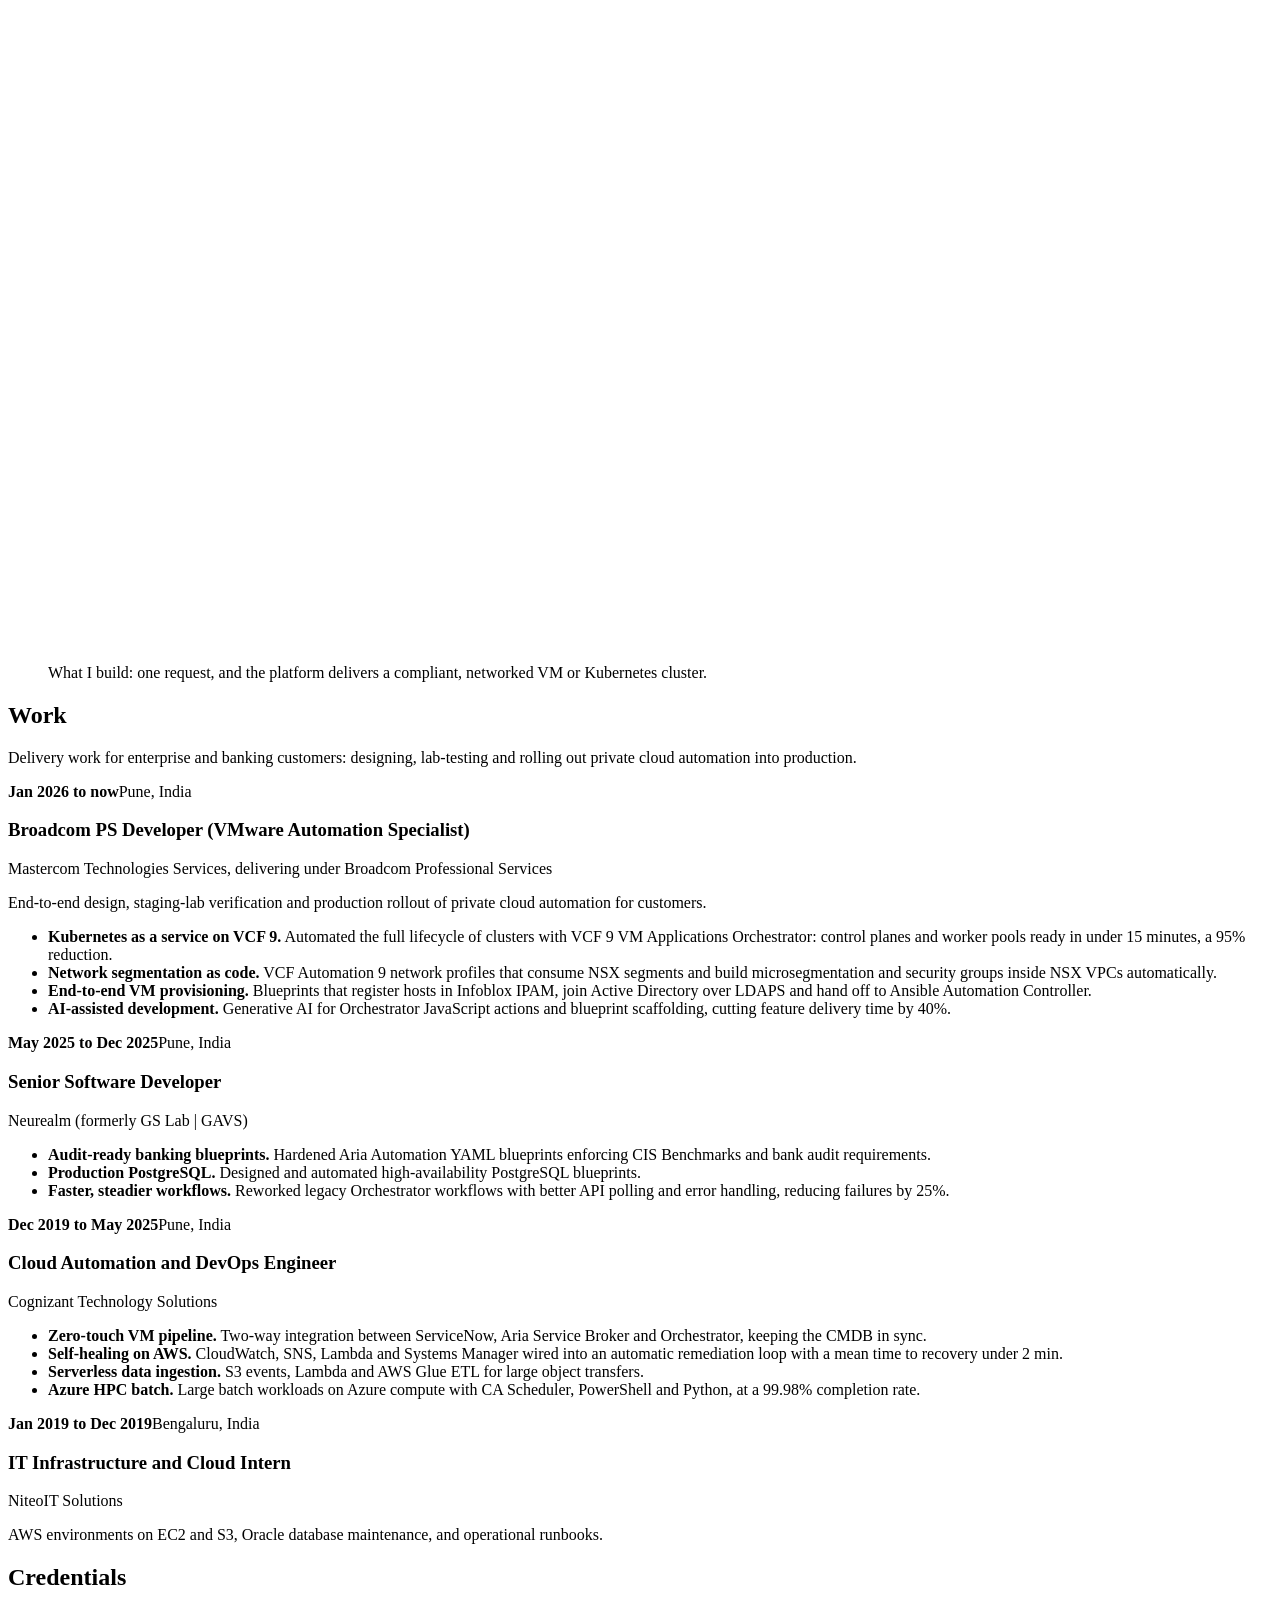
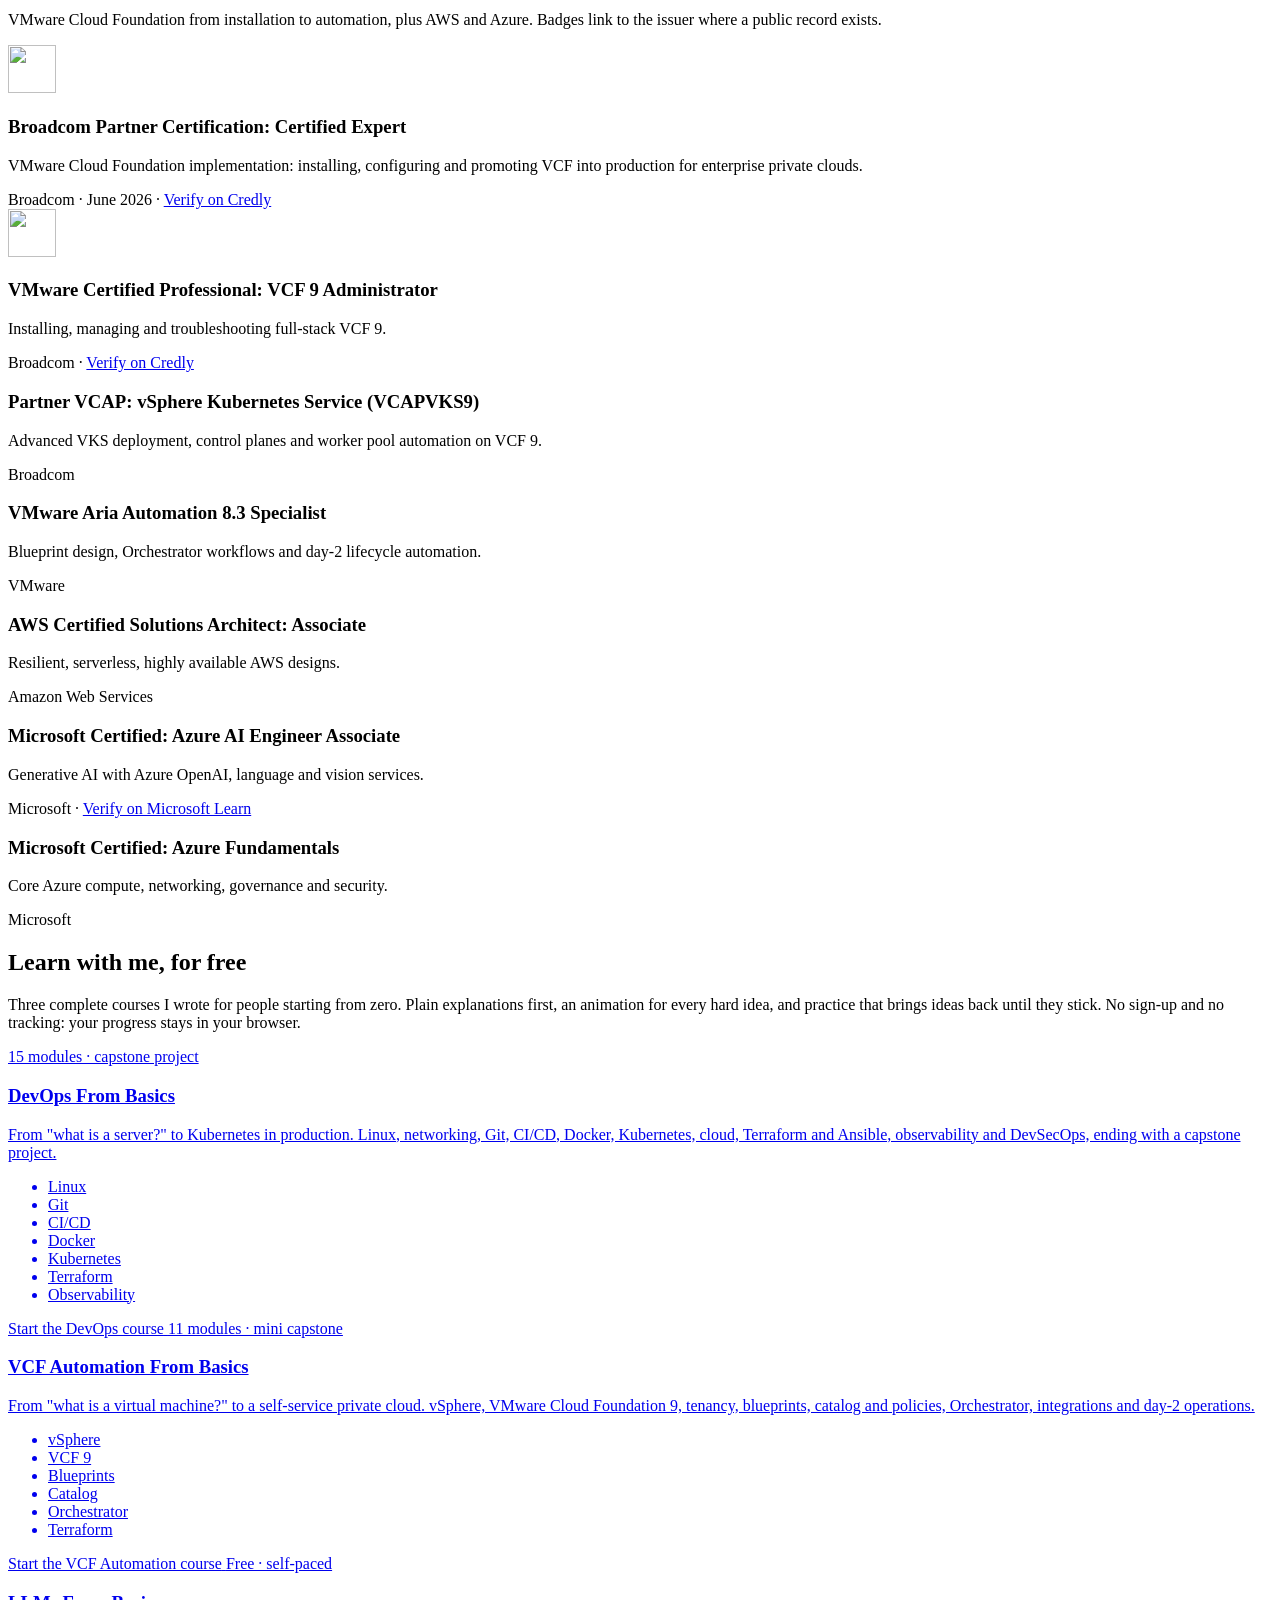
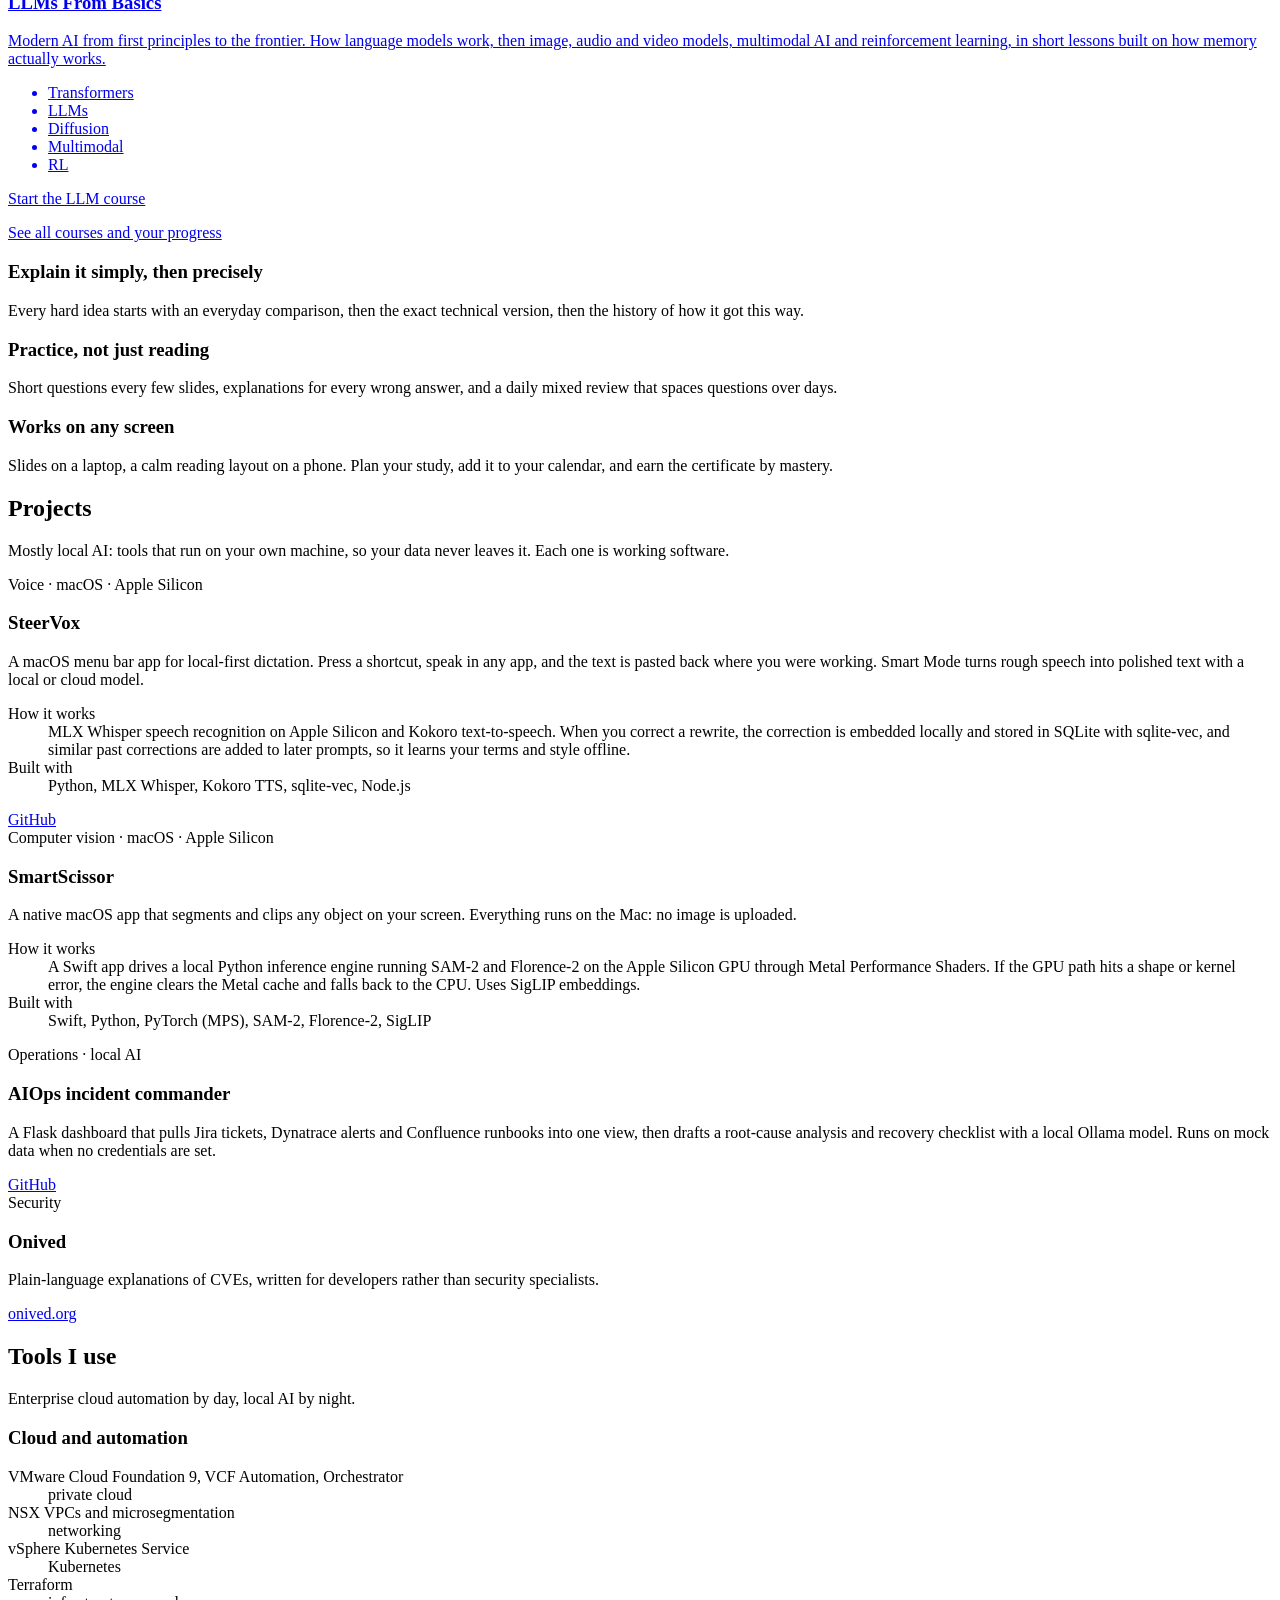
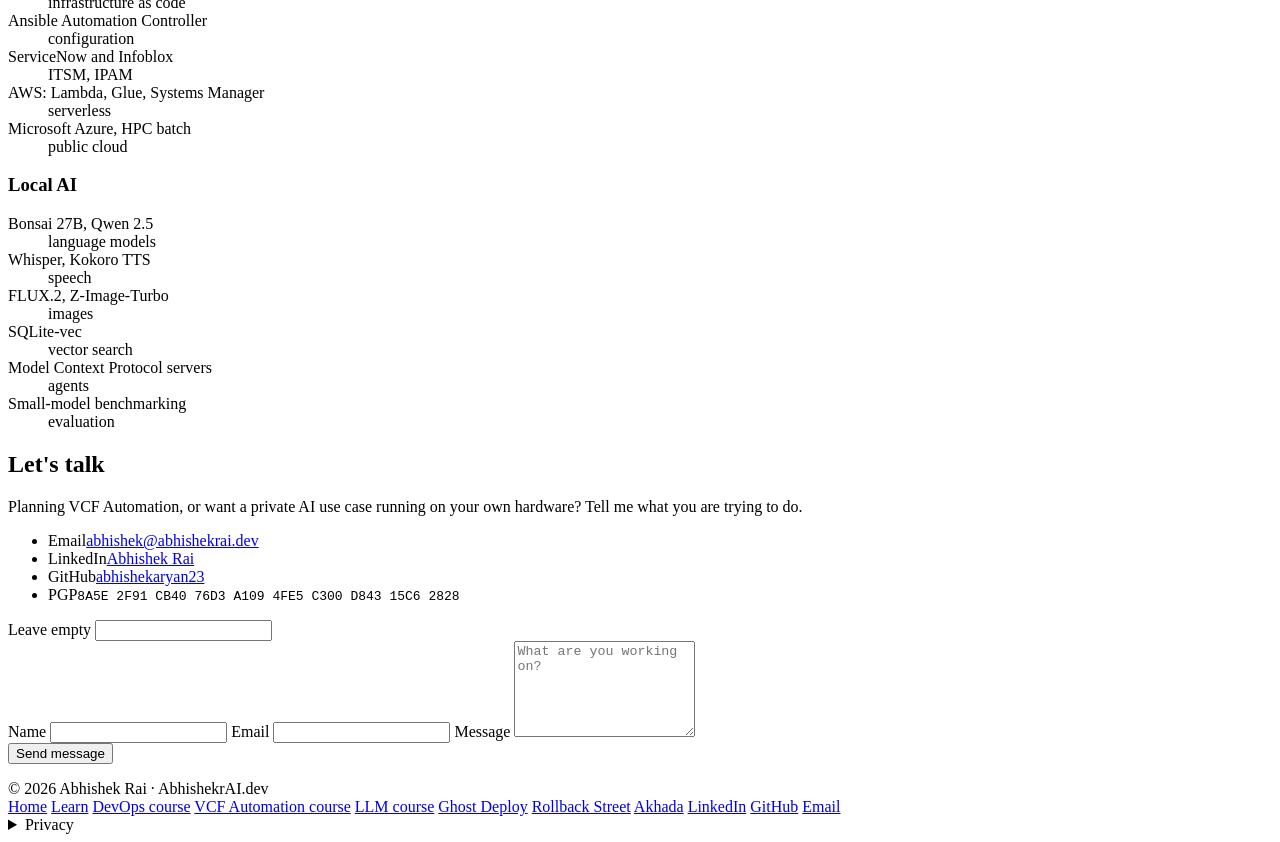
==== commit 97a060c1: "Learn: rename LLM course to LLMs From Basics Co-Authored-By: Claude Opus 5.5 <noreply@anthropic.com>" ====
--- a/public/index.html
+++ b/public/index.html
@@ -63,7 +63,7 @@
         "alternateName": "AbhishekrAI",
         "url": "https://abhishekrai.dev/",
         "email": "mailto:abhishek@abhishekrai.dev",
-        "description": "VMware Cloud Foundation (VCF 9) automation specialist and local AI developer in Pune, India. Seven years automating private and public clouds with VCF Automation, Orchestrator, NSX, Terraform, AWS and Azure. Author of the free courses DevOps From Basics, VCF Automation From Basics and LLMs, Animated.",
+        "description": "VMware Cloud Foundation (VCF 9) automation specialist and local AI developer in Pune, India. Seven years automating private and public clouds with VCF Automation, Orchestrator, NSX, Terraform, AWS and Azure. Author of the free courses DevOps From Basics, VCF Automation From Basics and LLMs From Basics.",
         "jobTitle": "Broadcom PS Developer (VMware Automation Specialist)",
         "worksFor": { "@type": "Organization", "name": "Mastercom Technologies Services" },
         "homeLocation": { "@type": "Place", "address": { "@type": "PostalAddress", "addressLocality": "Pune", "addressRegion": "Maharashtra", "addressCountry": "IN" } },
@@ -97,7 +97,7 @@
           { "@type": "ListItem", "position": 2, "url": "https://abhishekrai.dev/learn/vcf-automation/", "item": { "@type": "Course", "@id": "https://abhishekrai.dev/learn/vcf-automation/#course", "name": "VCF Automation From Basics",
             "description": "A free, animated course on VMware Cloud Foundation Automation: from virtualization basics to blueprints, catalog, orchestration and day-2 operations.",
             "provider": { "@id": "https://abhishekrai.dev/#person" } } },
-          { "@type": "ListItem", "position": 3, "url": "https://abhishekaryan23.github.io/LLM-Learner/", "item": { "@type": "Course", "name": "LLMs, Animated",
+          { "@type": "ListItem", "position": 3, "url": "https://abhishekaryan23.github.io/LLM-Learner/", "item": { "@type": "Course", "name": "LLMs From Basics",
             "description": "A free, animated course on modern AI: language, image, audio and video models, multimodal AI and reinforcement learning.",
             "provider": { "@id": "https://abhishekrai.dev/#person" } } }
         ]
@@ -312,7 +312,7 @@
         </a>
         <a class="course reveal-up" href="https://abhishekaryan23.github.io/LLM-Learner/" target="_blank" rel="noopener">
           <span class="num">Free · self-paced</span>
-          <h3>LLMs, Animated</h3>
+          <h3>LLMs From Basics</h3>
           <p>Modern AI from first principles to the frontier. How language models work, then image, audio and video models, multimodal AI and reinforcement learning, in short lessons built on how memory actually works.</p>
           <ul><li>Transformers</li><li>LLMs</li><li>Diffusion</li><li>Multimodal</li><li>RL</li></ul>
           <span class="go">Start the LLM course</span>
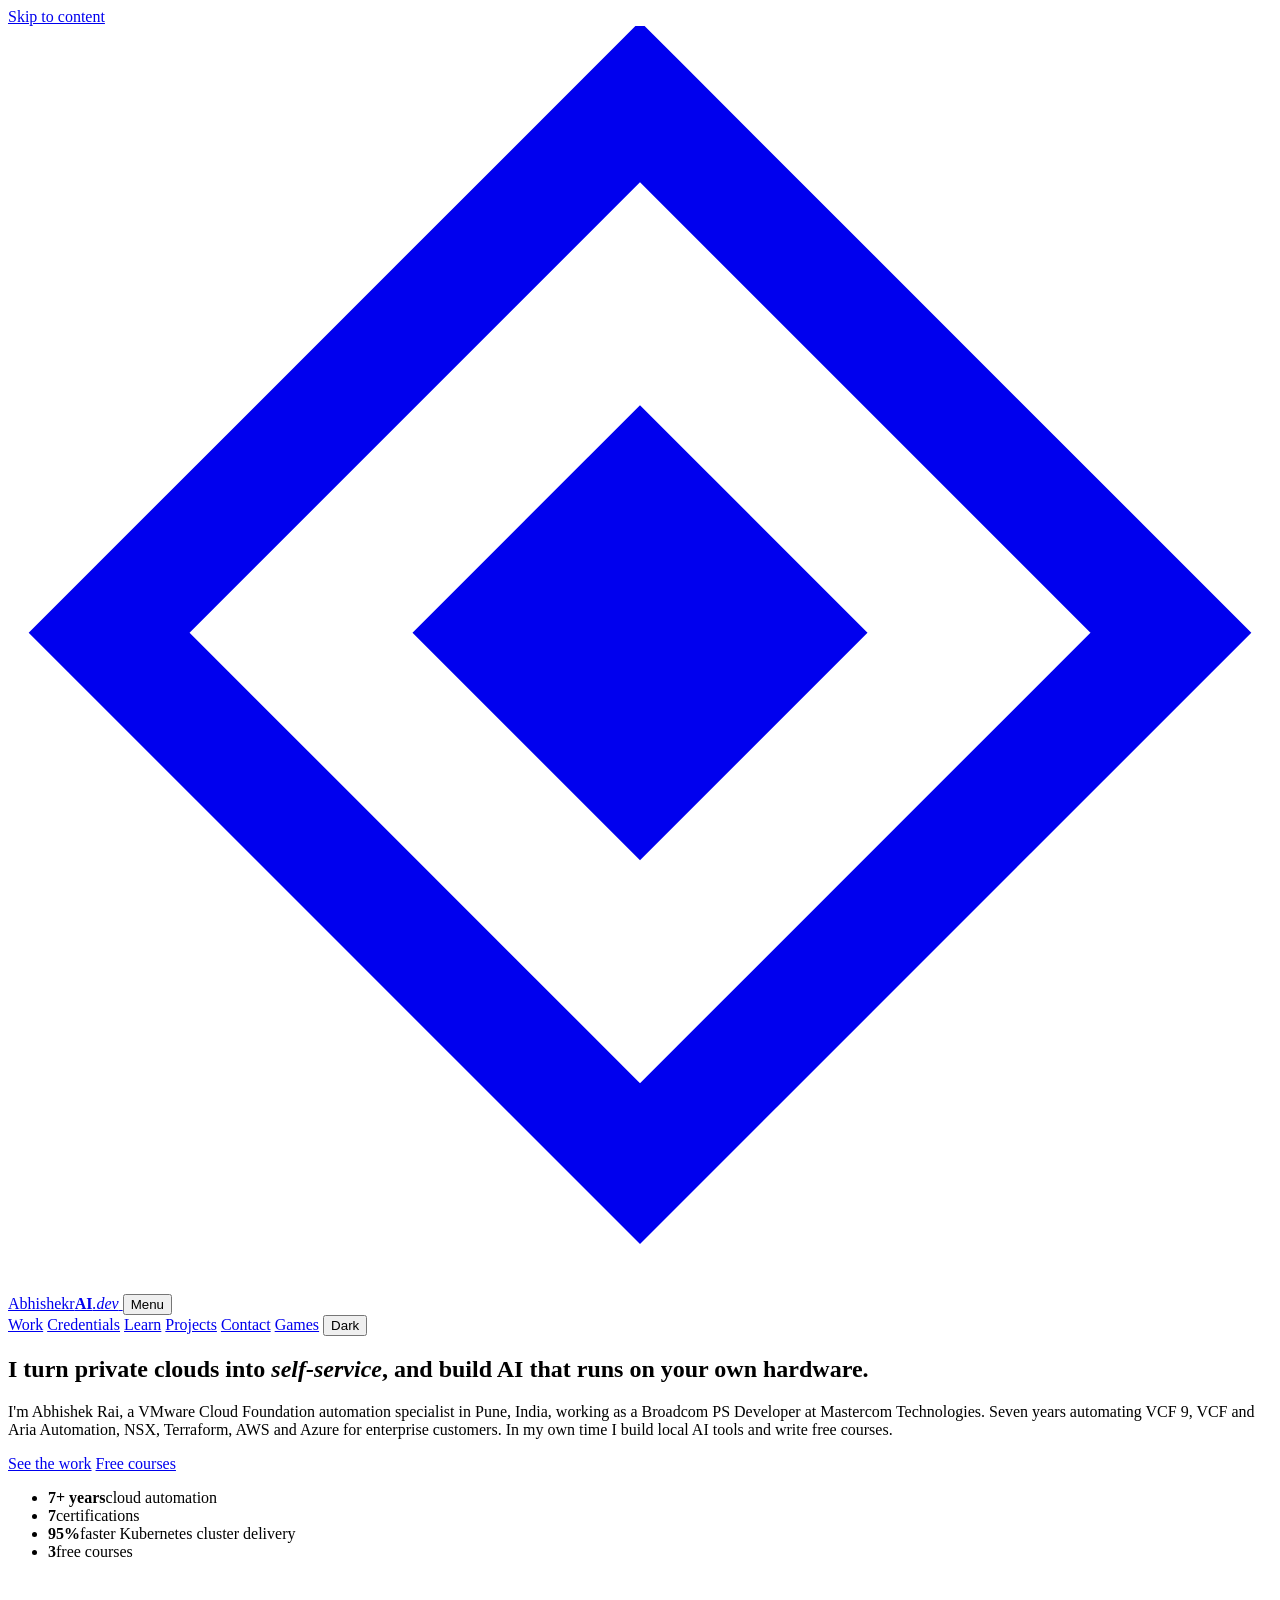
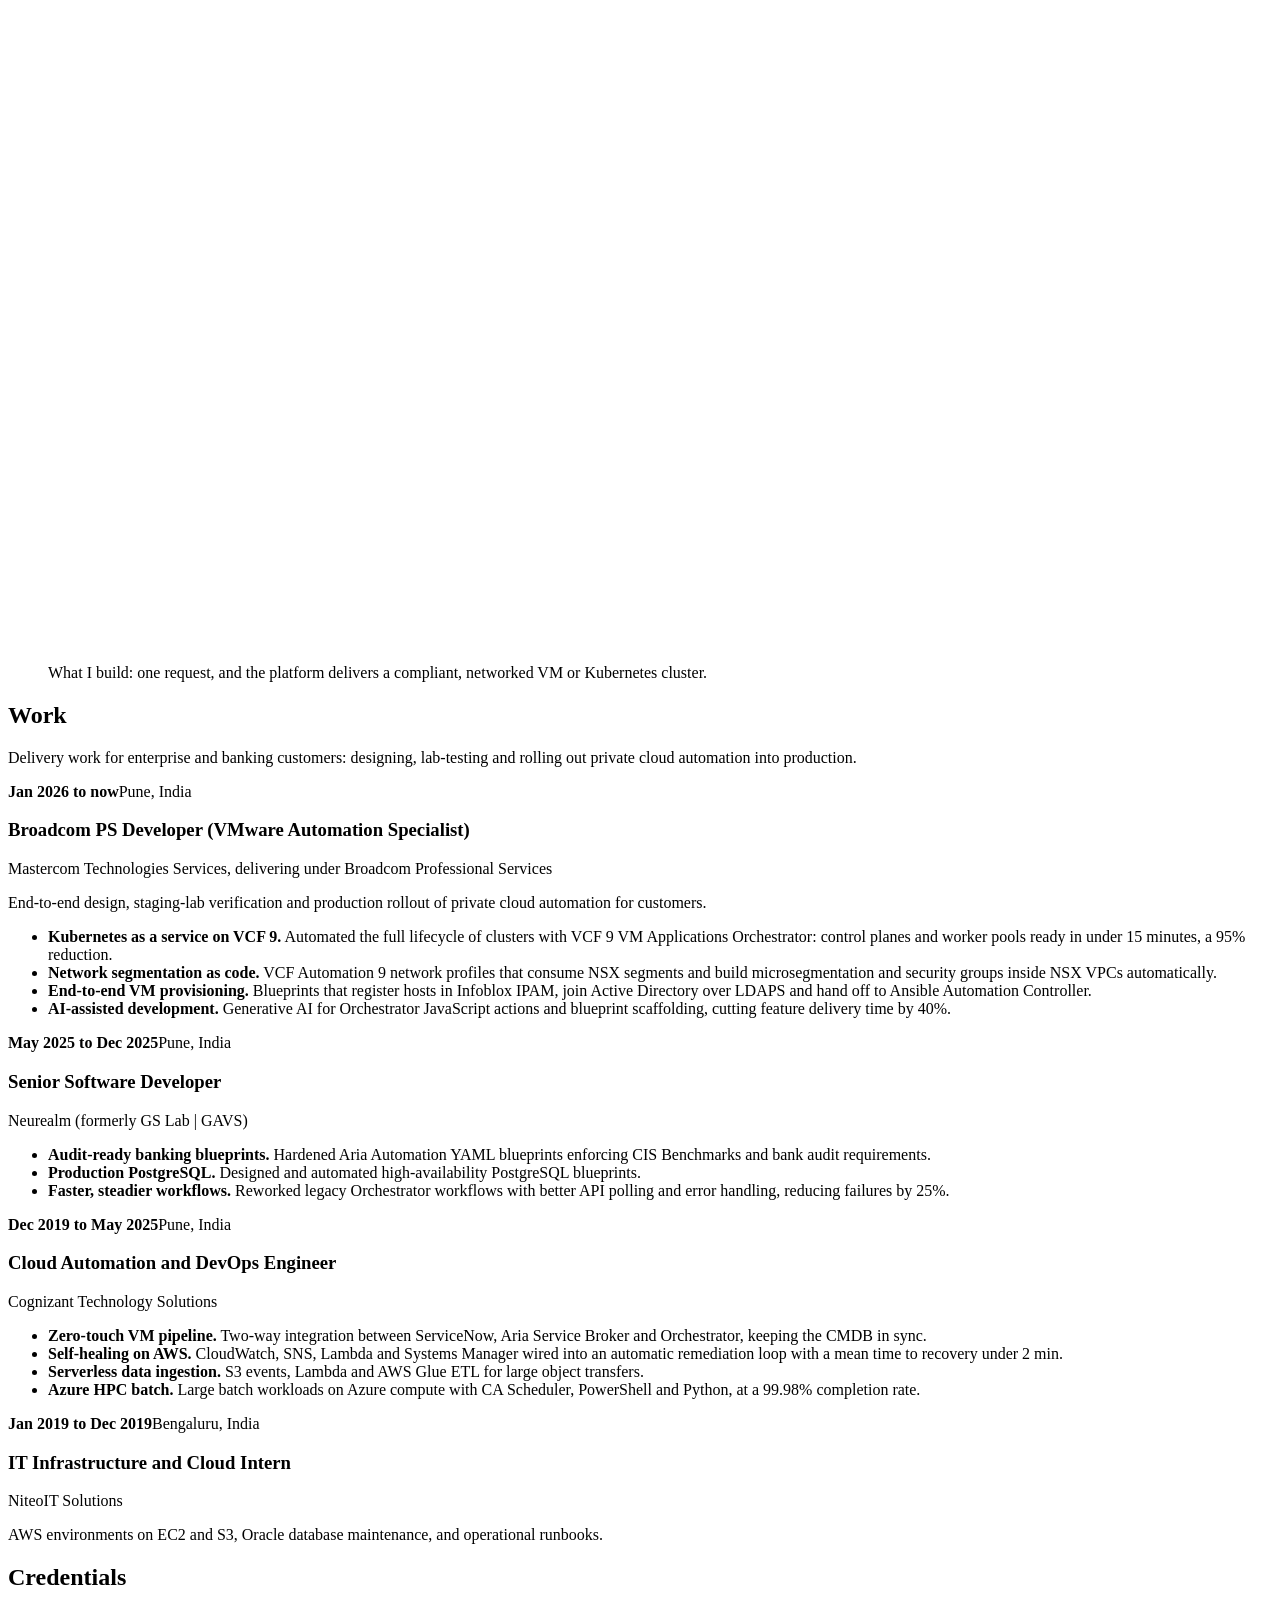
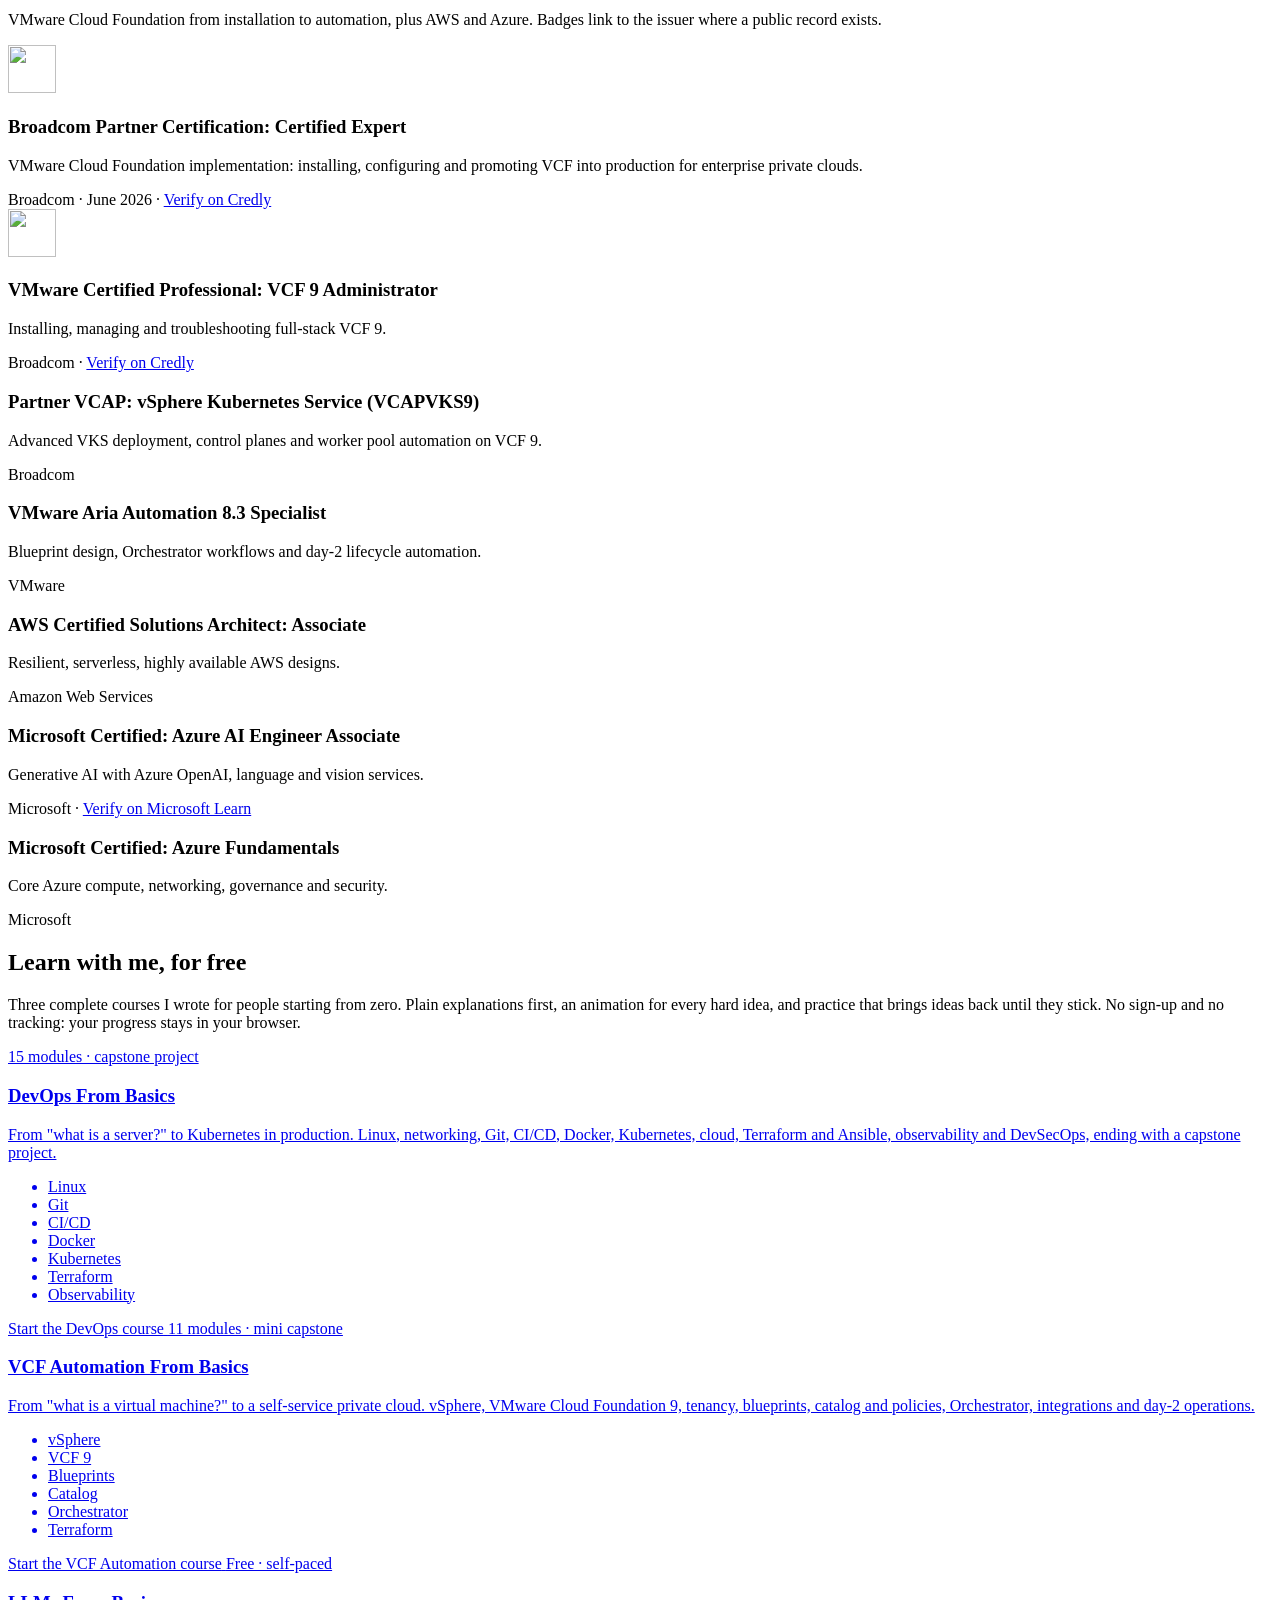
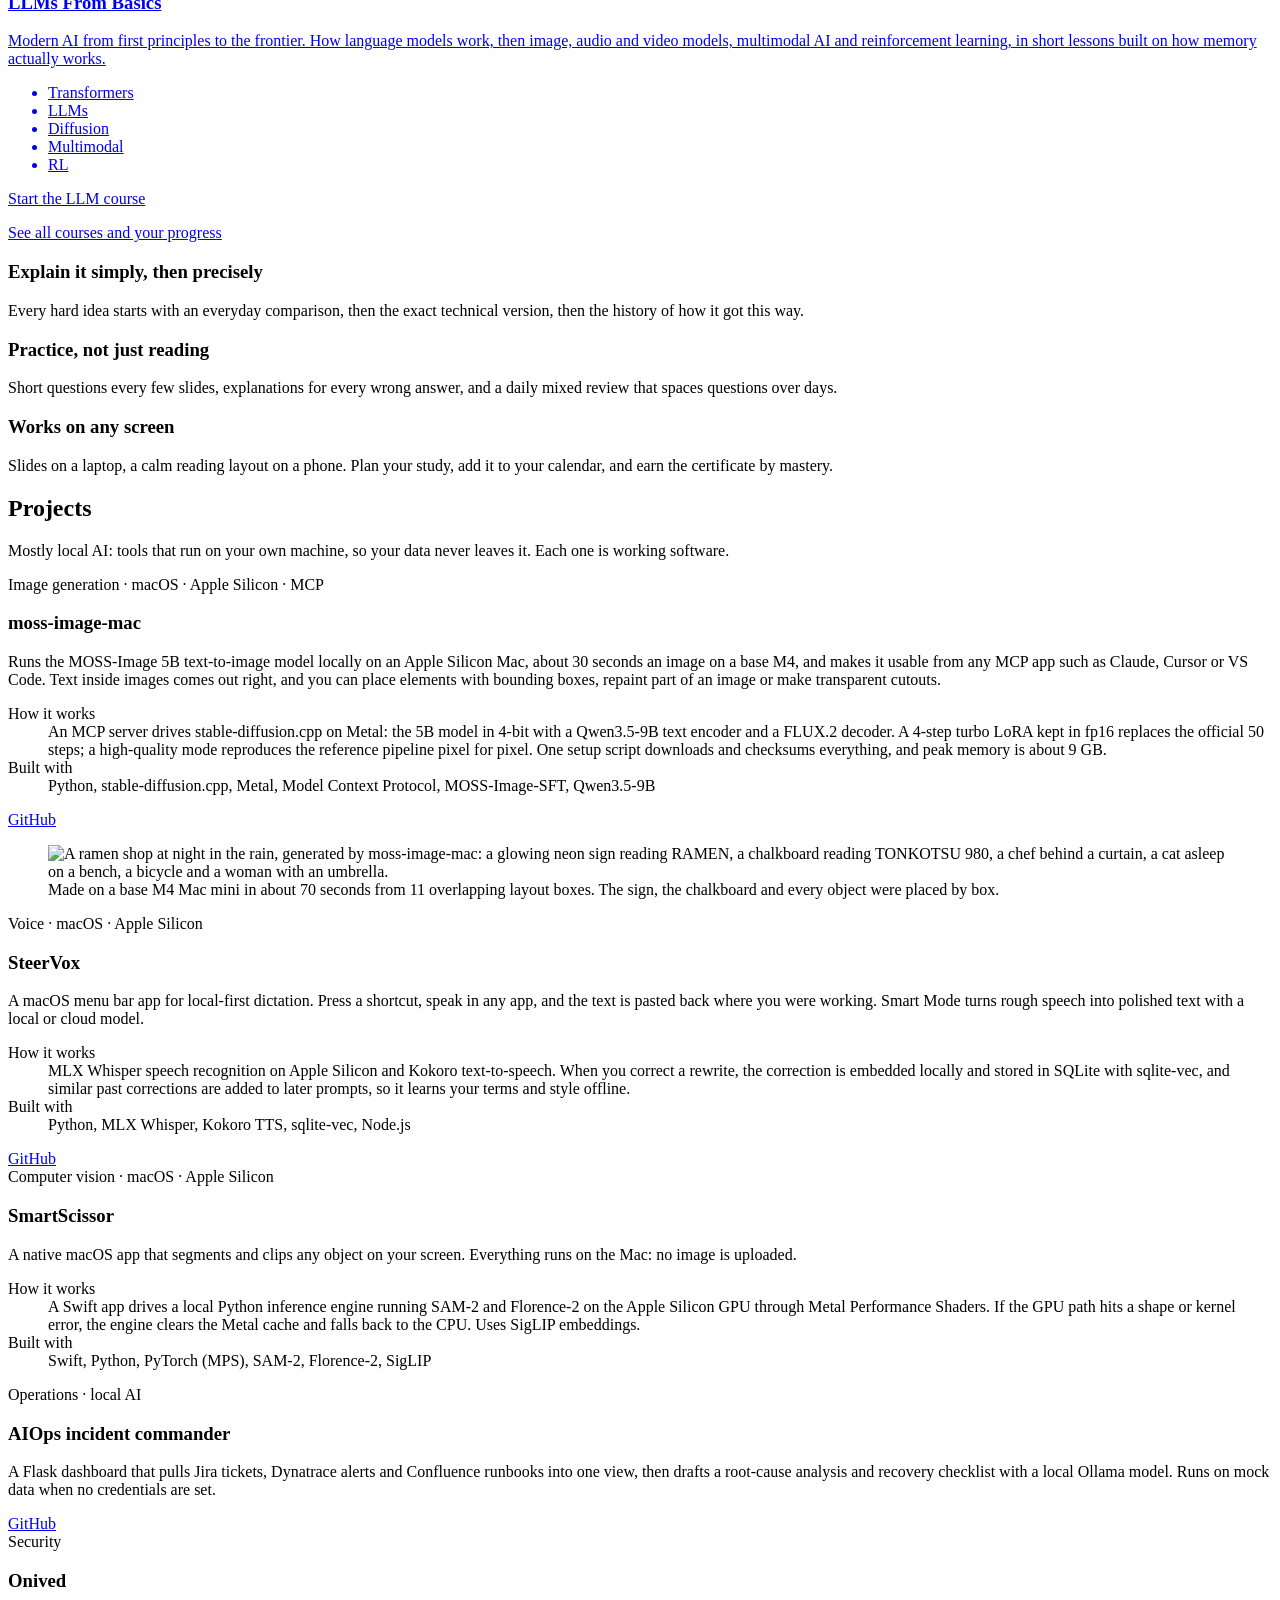
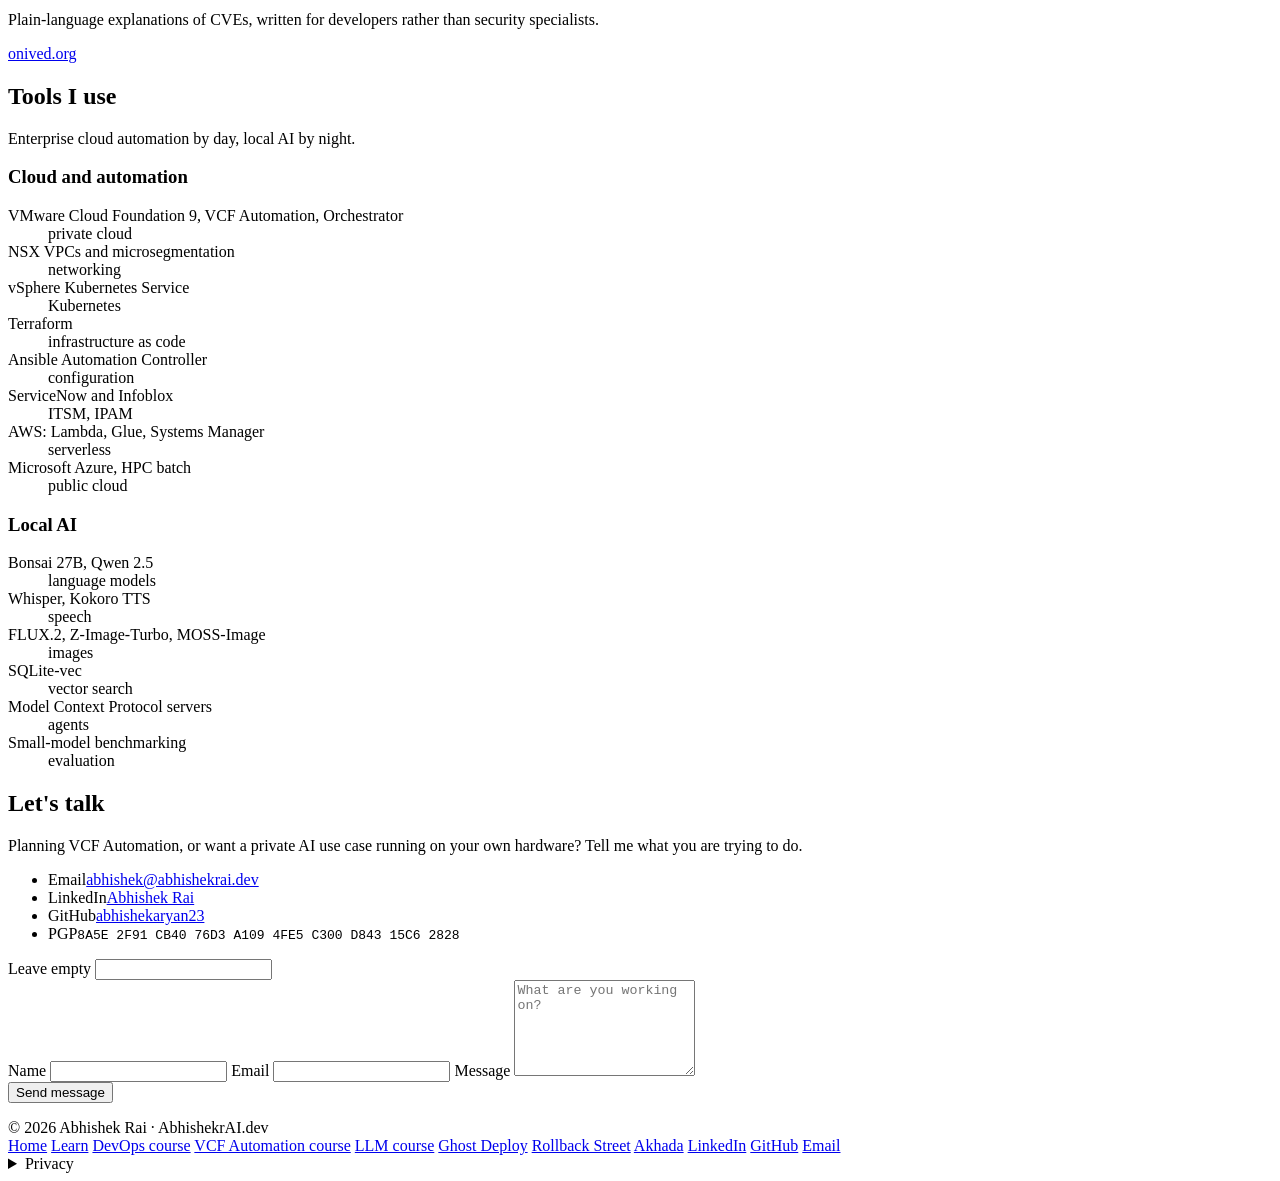
==== commit a3ad0b96: "moss-image-mac project and WebMCP tools for AI agents - Projects: moss-image-mac as a featured card " ====
--- a/public/index.html
+++ b/public/index.html
@@ -42,16 +42,22 @@
         "name": "AbhishekrAI.dev",
         "alternateName": "Abhishek Rai",
         "inLanguage": "en",
-        "publisher": { "@id": "https://abhishekrai.dev/#person" }
+        "publisher": {
+          "@id": "https://abhishekrai.dev/#person"
+        }
       },
       {
         "@type": "ProfilePage",
         "@id": "https://abhishekrai.dev/#webpage",
         "url": "https://abhishekrai.dev/",
         "name": "Abhishek Rai: VMware Cloud Foundation (VCF 9) automation and local AI",
-        "isPartOf": { "@id": "https://abhishekrai.dev/#website" },
-        "mainEntity": { "@id": "https://abhishekrai.dev/#person" },
-        "dateModified": "2026-10-12",
+        "isPartOf": {
+          "@id": "https://abhishekrai.dev/#website"
+        },
+        "mainEntity": {
+          "@id": "https://abhishekrai.dev/#person"
+        },
+        "dateModified": "2026-10-20",
         "inLanguage": "en"
       },
       {
@@ -65,25 +71,126 @@
         "email": "mailto:abhishek@abhishekrai.dev",
         "description": "VMware Cloud Foundation (VCF 9) automation specialist and local AI developer in Pune, India. Seven years automating private and public clouds with VCF Automation, Orchestrator, NSX, Terraform, AWS and Azure. Author of the free courses DevOps From Basics, VCF Automation From Basics and LLMs From Basics.",
         "jobTitle": "Broadcom PS Developer (VMware Automation Specialist)",
-        "worksFor": { "@type": "Organization", "name": "Mastercom Technologies Services" },
-        "homeLocation": { "@type": "Place", "address": { "@type": "PostalAddress", "addressLocality": "Pune", "addressRegion": "Maharashtra", "addressCountry": "IN" } },
+        "worksFor": {
+          "@type": "Organization",
+          "name": "Mastercom Technologies Services"
+        },
+        "homeLocation": {
+          "@type": "Place",
+          "address": {
+            "@type": "PostalAddress",
+            "addressLocality": "Pune",
+            "addressRegion": "Maharashtra",
+            "addressCountry": "IN"
+          }
+        },
         "sameAs": [
           "https://www.linkedin.com/in/abhishek-rai-043a55166/",
           "https://github.com/abhishekaryan23",
           "https://learn.microsoft.com/en-us/users/abhishekrai-1837/"
         ],
-        "knowsAbout": ["VMware Cloud Foundation 9", "VCF Automation", "VMware Aria Automation", "VCF Orchestrator", "VMware NSX", "NSX VPC",
-          "vSphere Kubernetes Service", "Private cloud", "Terraform", "Ansible", "Infrastructure as code", "AWS", "Microsoft Azure", "DevOps", "Kubernetes",
-          "Local large language models", "Bonsai 27B", "Qwen 2.5", "Ollama", "Whisper", "Kokoro TTS", "Speech recognition", "FLUX.2", "Z-Image-Turbo", "SigLIP",
-          "SQLite-vec", "Vector search", "Apple Silicon MLX and Metal", "Model Context Protocol", "Small language model benchmarking", "Retrieval-augmented generation"],
+        "knowsAbout": [
+          "VMware Cloud Foundation 9",
+          "VCF Automation",
+          "VMware Aria Automation",
+          "VCF Orchestrator",
+          "VMware NSX",
+          "NSX VPC",
+          "vSphere Kubernetes Service",
+          "Private cloud",
+          "Terraform",
+          "Ansible",
+          "Infrastructure as code",
+          "AWS",
+          "Microsoft Azure",
+          "DevOps",
+          "Kubernetes",
+          "Local large language models",
+          "Bonsai 27B",
+          "Qwen 2.5",
+          "Ollama",
+          "Whisper",
+          "Kokoro TTS",
+          "Speech recognition",
+          "FLUX.2",
+          "Z-Image-Turbo",
+          "MOSS-Image",
+          "stable-diffusion.cpp",
+          "SigLIP",
+          "SQLite-vec",
+          "Vector search",
+          "Apple Silicon MLX and Metal",
+          "Model Context Protocol",
+          "Small language model benchmarking",
+          "Retrieval-augmented generation"
+        ],
         "hasCredential": [
-          { "@type": "EducationalOccupationalCredential", "name": "Broadcom Partner Certification: Certified Expert, VMware Cloud Foundation implementation", "credentialCategory": "certification", "recognizedBy": { "@type": "Organization", "name": "Broadcom" }, "url": "https://www.credly.com/badges/83735047-bd6c-4941-9cc0-c06ca282aefe/public_url" },
-          { "@type": "EducationalOccupationalCredential", "name": "VMware Certified Professional: VCF 9 Administrator", "credentialCategory": "certification", "recognizedBy": { "@type": "Organization", "name": "Broadcom" }, "url": "https://www.credly.com/badges/ddd7e5d6-b68e-439f-a8a7-cb49eb640bbd" },
-          { "@type": "EducationalOccupationalCredential", "name": "Partner VCAP: vSphere Kubernetes Service (VCAPVKS9)", "credentialCategory": "certification", "recognizedBy": { "@type": "Organization", "name": "Broadcom" } },
-          { "@type": "EducationalOccupationalCredential", "name": "VMware Aria Automation 8.3 Specialist", "credentialCategory": "certification", "recognizedBy": { "@type": "Organization", "name": "VMware" } },
-          { "@type": "EducationalOccupationalCredential", "name": "AWS Certified Solutions Architect: Associate", "credentialCategory": "certification", "recognizedBy": { "@type": "Organization", "name": "Amazon Web Services" } },
-          { "@type": "EducationalOccupationalCredential", "name": "Microsoft Certified: Azure AI Engineer Associate", "credentialCategory": "certification", "recognizedBy": { "@type": "Organization", "name": "Microsoft" }, "url": "https://learn.microsoft.com/en-us/users/abhishekrai-1837/credentials/dcbda8578bcc0b2b" },
-          { "@type": "EducationalOccupationalCredential", "name": "Microsoft Certified: Azure Fundamentals", "credentialCategory": "certification", "recognizedBy": { "@type": "Organization", "name": "Microsoft" } }
+          {
+            "@type": "EducationalOccupationalCredential",
+            "name": "Broadcom Partner Certification: Certified Expert, VMware Cloud Foundation implementation",
+            "credentialCategory": "certification",
+            "recognizedBy": {
+              "@type": "Organization",
+              "name": "Broadcom"
+            },
+            "url": "https://www.credly.com/badges/83735047-bd6c-4941-9cc0-c06ca282aefe/public_url"
+          },
+          {
+            "@type": "EducationalOccupationalCredential",
+            "name": "VMware Certified Professional: VCF 9 Administrator",
+            "credentialCategory": "certification",
+            "recognizedBy": {
+              "@type": "Organization",
+              "name": "Broadcom"
+            },
+            "url": "https://www.credly.com/badges/ddd7e5d6-b68e-439f-a8a7-cb49eb640bbd"
+          },
+          {
+            "@type": "EducationalOccupationalCredential",
+            "name": "Partner VCAP: vSphere Kubernetes Service (VCAPVKS9)",
+            "credentialCategory": "certification",
+            "recognizedBy": {
+              "@type": "Organization",
+              "name": "Broadcom"
+            }
+          },
+          {
+            "@type": "EducationalOccupationalCredential",
+            "name": "VMware Aria Automation 8.3 Specialist",
+            "credentialCategory": "certification",
+            "recognizedBy": {
+              "@type": "Organization",
+              "name": "VMware"
+            }
+          },
+          {
+            "@type": "EducationalOccupationalCredential",
+            "name": "AWS Certified Solutions Architect: Associate",
+            "credentialCategory": "certification",
+            "recognizedBy": {
+              "@type": "Organization",
+              "name": "Amazon Web Services"
+            }
+          },
+          {
+            "@type": "EducationalOccupationalCredential",
+            "name": "Microsoft Certified: Azure AI Engineer Associate",
+            "credentialCategory": "certification",
+            "recognizedBy": {
+              "@type": "Organization",
+              "name": "Microsoft"
+            },
+            "url": "https://learn.microsoft.com/en-us/users/abhishekrai-1837/credentials/dcbda8578bcc0b2b"
+          },
+          {
+            "@type": "EducationalOccupationalCredential",
+            "name": "Microsoft Certified: Azure Fundamentals",
+            "credentialCategory": "certification",
+            "recognizedBy": {
+              "@type": "Organization",
+              "name": "Microsoft"
+            }
+          }
         ]
       },
       {
@@ -91,15 +198,47 @@
         "@id": "https://abhishekrai.dev/#courses",
         "name": "Free courses by Abhishek Rai",
         "itemListElement": [
-          { "@type": "ListItem", "position": 1, "url": "https://abhishekrai.dev/learn/devops/", "item": { "@type": "Course", "@id": "https://abhishekrai.dev/learn/devops/#course", "name": "DevOps From Basics",
-            "description": "A free, animated DevOps course from the very basics: Linux, networking, Git, CI/CD, Docker, Kubernetes, cloud, Terraform, observability and DevSecOps.",
-            "provider": { "@id": "https://abhishekrai.dev/#person" } } },
-          { "@type": "ListItem", "position": 2, "url": "https://abhishekrai.dev/learn/vcf-automation/", "item": { "@type": "Course", "@id": "https://abhishekrai.dev/learn/vcf-automation/#course", "name": "VCF Automation From Basics",
-            "description": "A free, animated course on VMware Cloud Foundation Automation: from virtualization basics to blueprints, catalog, orchestration and day-2 operations.",
-            "provider": { "@id": "https://abhishekrai.dev/#person" } } },
-          { "@type": "ListItem", "position": 3, "url": "https://abhishekaryan23.github.io/LLM-Learner/", "item": { "@type": "Course", "name": "LLMs From Basics",
-            "description": "A free, animated course on modern AI: language, image, audio and video models, multimodal AI and reinforcement learning.",
-            "provider": { "@id": "https://abhishekrai.dev/#person" } } }
+          {
+            "@type": "ListItem",
+            "position": 1,
+            "url": "https://abhishekrai.dev/learn/devops/",
+            "item": {
+              "@type": "Course",
+              "@id": "https://abhishekrai.dev/learn/devops/#course",
+              "name": "DevOps From Basics",
+              "description": "A free, animated DevOps course from the very basics: Linux, networking, Git, CI/CD, Docker, Kubernetes, cloud, Terraform, observability and DevSecOps.",
+              "provider": {
+                "@id": "https://abhishekrai.dev/#person"
+              }
+            }
+          },
+          {
+            "@type": "ListItem",
+            "position": 2,
+            "url": "https://abhishekrai.dev/learn/vcf-automation/",
+            "item": {
+              "@type": "Course",
+              "@id": "https://abhishekrai.dev/learn/vcf-automation/#course",
+              "name": "VCF Automation From Basics",
+              "description": "A free, animated course on VMware Cloud Foundation Automation: from virtualization basics to blueprints, catalog, orchestration and day-2 operations.",
+              "provider": {
+                "@id": "https://abhishekrai.dev/#person"
+              }
+            }
+          },
+          {
+            "@type": "ListItem",
+            "position": 3,
+            "url": "https://abhishekaryan23.github.io/LLM-Learner/",
+            "item": {
+              "@type": "Course",
+              "name": "LLMs From Basics",
+              "description": "A free, animated course on modern AI: language, image, audio and video models, multimodal AI and reinforcement learning.",
+              "provider": {
+                "@id": "https://abhishekrai.dev/#person"
+              }
+            }
+          }
         ]
       },
       {
@@ -107,17 +246,78 @@
         "@id": "https://abhishekrai.dev/#projects",
         "name": "Projects by Abhishek Rai",
         "itemListElement": [
-          { "@type": "ListItem", "position": 1, "item": { "@type": "SoftwareApplication", "name": "SteerVox", "applicationCategory": "ProductivityApplication", "operatingSystem": "macOS",
-            "description": "A macOS menu bar app for local-first dictation and AI-assisted rewriting. MLX Whisper speech recognition on Apple Silicon, Kokoro text-to-speech, and a private memory of your corrections stored in SQLite with sqlite-vec.",
-            "url": "https://github.com/SteerVox/SteerVox", "author": { "@id": "https://abhishekrai.dev/#person" } } },
-          { "@type": "ListItem", "position": 2, "item": { "@type": "SoftwareApplication", "name": "SmartScissor", "applicationCategory": "MultimediaApplication", "operatingSystem": "macOS",
-            "description": "A native macOS app that segments and clips objects from the screen with SAM-2 and Florence-2 running locally on the Apple Silicon GPU through Metal Performance Shaders, with automatic CPU fallback. Uses SigLIP embeddings.",
-            "author": { "@id": "https://abhishekrai.dev/#person" } } },
-          { "@type": "ListItem", "position": 3, "item": { "@type": "WebSite", "name": "Onived", "url": "https://onived.org",
-            "description": "Plain-language explanations of CVEs, written for developers rather than security specialists.", "author": { "@id": "https://abhishekrai.dev/#person" } } },
-          { "@type": "ListItem", "position": 4, "item": { "@type": "SoftwareSourceCode", "name": "Local AIOps incident commander", "programmingLanguage": "Python",
-            "description": "A Flask dashboard that pulls Jira, Confluence and Dynatrace data together and drafts root-cause analysis reports with a local Ollama model.",
-            "codeRepository": "https://github.com/abhishekaryan23/devops_dashboard", "author": { "@id": "https://abhishekrai.dev/#person" } } }
+          {
+            "@type": "ListItem",
+            "position": 1,
+            "item": {
+              "@type": "SoftwareSourceCode",
+              "name": "moss-image-mac",
+              "programmingLanguage": "Python",
+              "description": "Runs the MOSS-Image-SFT 5B text-to-image model locally on Apple Silicon Macs (4-bit, about 30 seconds per image on a base M4) with an MCP server: text-to-image with reliable text, bounding-box layouts, inpainting, image-to-image and transparent cutouts. Built on stable-diffusion.cpp with Metal.",
+              "codeRepository": "https://github.com/abhishekaryan23/moss-image-mac",
+              "license": "https://opensource.org/licenses/MIT",
+              "keywords": "apple-silicon, local-ai, mcp-server, metal, text-to-image, stable-diffusion-cpp",
+              "author": {
+                "@id": "https://abhishekrai.dev/#person"
+              }
+            }
+          },
+          {
+            "@type": "ListItem",
+            "position": 2,
+            "item": {
+              "@type": "SoftwareApplication",
+              "name": "SteerVox",
+              "applicationCategory": "ProductivityApplication",
+              "operatingSystem": "macOS",
+              "description": "A macOS menu bar app for local-first dictation and AI-assisted rewriting. MLX Whisper speech recognition on Apple Silicon, Kokoro text-to-speech, and a private memory of your corrections stored in SQLite with sqlite-vec.",
+              "url": "https://github.com/SteerVox/SteerVox",
+              "author": {
+                "@id": "https://abhishekrai.dev/#person"
+              }
+            }
+          },
+          {
+            "@type": "ListItem",
+            "position": 3,
+            "item": {
+              "@type": "SoftwareApplication",
+              "name": "SmartScissor",
+              "applicationCategory": "MultimediaApplication",
+              "operatingSystem": "macOS",
+              "description": "A native macOS app that segments and clips objects from the screen with SAM-2 and Florence-2 running locally on the Apple Silicon GPU through Metal Performance Shaders, with automatic CPU fallback. Uses SigLIP embeddings.",
+              "author": {
+                "@id": "https://abhishekrai.dev/#person"
+              }
+            }
+          },
+          {
+            "@type": "ListItem",
+            "position": 4,
+            "item": {
+              "@type": "WebSite",
+              "name": "Onived",
+              "url": "https://onived.org",
+              "description": "Plain-language explanations of CVEs, written for developers rather than security specialists.",
+              "author": {
+                "@id": "https://abhishekrai.dev/#person"
+              }
+            }
+          },
+          {
+            "@type": "ListItem",
+            "position": 5,
+            "item": {
+              "@type": "SoftwareSourceCode",
+              "name": "Local AIOps incident commander",
+              "programmingLanguage": "Python",
+              "description": "A Flask dashboard that pulls Jira, Confluence and Dynatrace data together and drafts root-cause analysis reports with a local Ollama model.",
+              "codeRepository": "https://github.com/abhishekaryan23/devops_dashboard",
+              "author": {
+                "@id": "https://abhishekrai.dev/#person"
+              }
+            }
+          }
         ]
       }
     ]
@@ -335,6 +535,23 @@
         <p>Mostly local AI: tools that run on your own machine, so your data never leaves it. Each one is working software.</p>
       </div>
       <div class="projects">
+        <article class="proj full reveal-up">
+          <div class="proj-body">
+            <div class="kind">Image generation · macOS · Apple Silicon · MCP</div>
+            <h3>moss-image-mac</h3>
+            <p>Runs the MOSS-Image 5B text-to-image model locally on an Apple Silicon Mac, about 30 seconds an image on a base M4, and makes it usable from any MCP app such as Claude, Cursor or VS Code. Text inside images comes out right, and you can place elements with bounding boxes, repaint part of an image or make transparent cutouts.</p>
+            <dl class="proj-facts">
+              <dt>How it works</dt><dd>An MCP server drives stable-diffusion.cpp on Metal: the 5B model in 4-bit with a Qwen3.5-9B text encoder and a FLUX.2 decoder. A 4-step turbo LoRA kept in fp16 replaces the official 50 steps; a high-quality mode reproduces the reference pipeline pixel for pixel. One setup script downloads and checksums everything, and peak memory is about 9 GB.</dd>
+              <dt>Built with</dt><dd>Python, stable-diffusion.cpp, Metal, Model Context Protocol, MOSS-Image-SFT, Qwen3.5-9B</dd>
+            </dl>
+            <div class="links"><a href="https://github.com/abhishekaryan23/moss-image-mac" target="_blank" rel="noopener">GitHub</a></div>
+          </div>
+          <figure class="proj-shot">
+            <img src="/assets/projects/moss-image-mac.jpg" width="800" height="450" loading="lazy" decoding="async"
+              alt="A ramen shop at night in the rain, generated by moss-image-mac: a glowing neon sign reading RAMEN, a chalkboard reading TONKOTSU 980, a chef behind a curtain, a cat asleep on a bench, a bicycle and a woman with an umbrella.">
+            <figcaption>Made on a base M4 Mac mini in about 70 seconds from 11 overlapping layout boxes. The sign, the chalkboard and every object were placed by box.</figcaption>
+          </figure>
+        </article>
         <article class="proj wide reveal-up">
           <div class="kind">Voice · macOS · Apple Silicon</div>
           <h3>SteerVox</h3>
@@ -396,7 +613,7 @@
           <dl>
             <dt>Bonsai 27B, Qwen 2.5</dt><dd>language models</dd>
             <dt>Whisper, Kokoro TTS</dt><dd>speech</dd>
-            <dt>FLUX.2, Z-Image-Turbo</dt><dd>images</dd>
+            <dt>FLUX.2, Z-Image-Turbo, MOSS-Image</dt><dd>images</dd>
             <dt>SQLite-vec</dt><dd>vector search</dd>
             <dt>Model Context Protocol servers</dt><dd>agents</dd>
             <dt>Small-model benchmarking</dt><dd>evaluation</dd>
@@ -456,5 +673,6 @@
 </footer>
 
 <script src="/assets/site.js?v=3" defer></script>
+<script src="/assets/webmcp.js?v=1" defer></script>
 </body>
 </html>
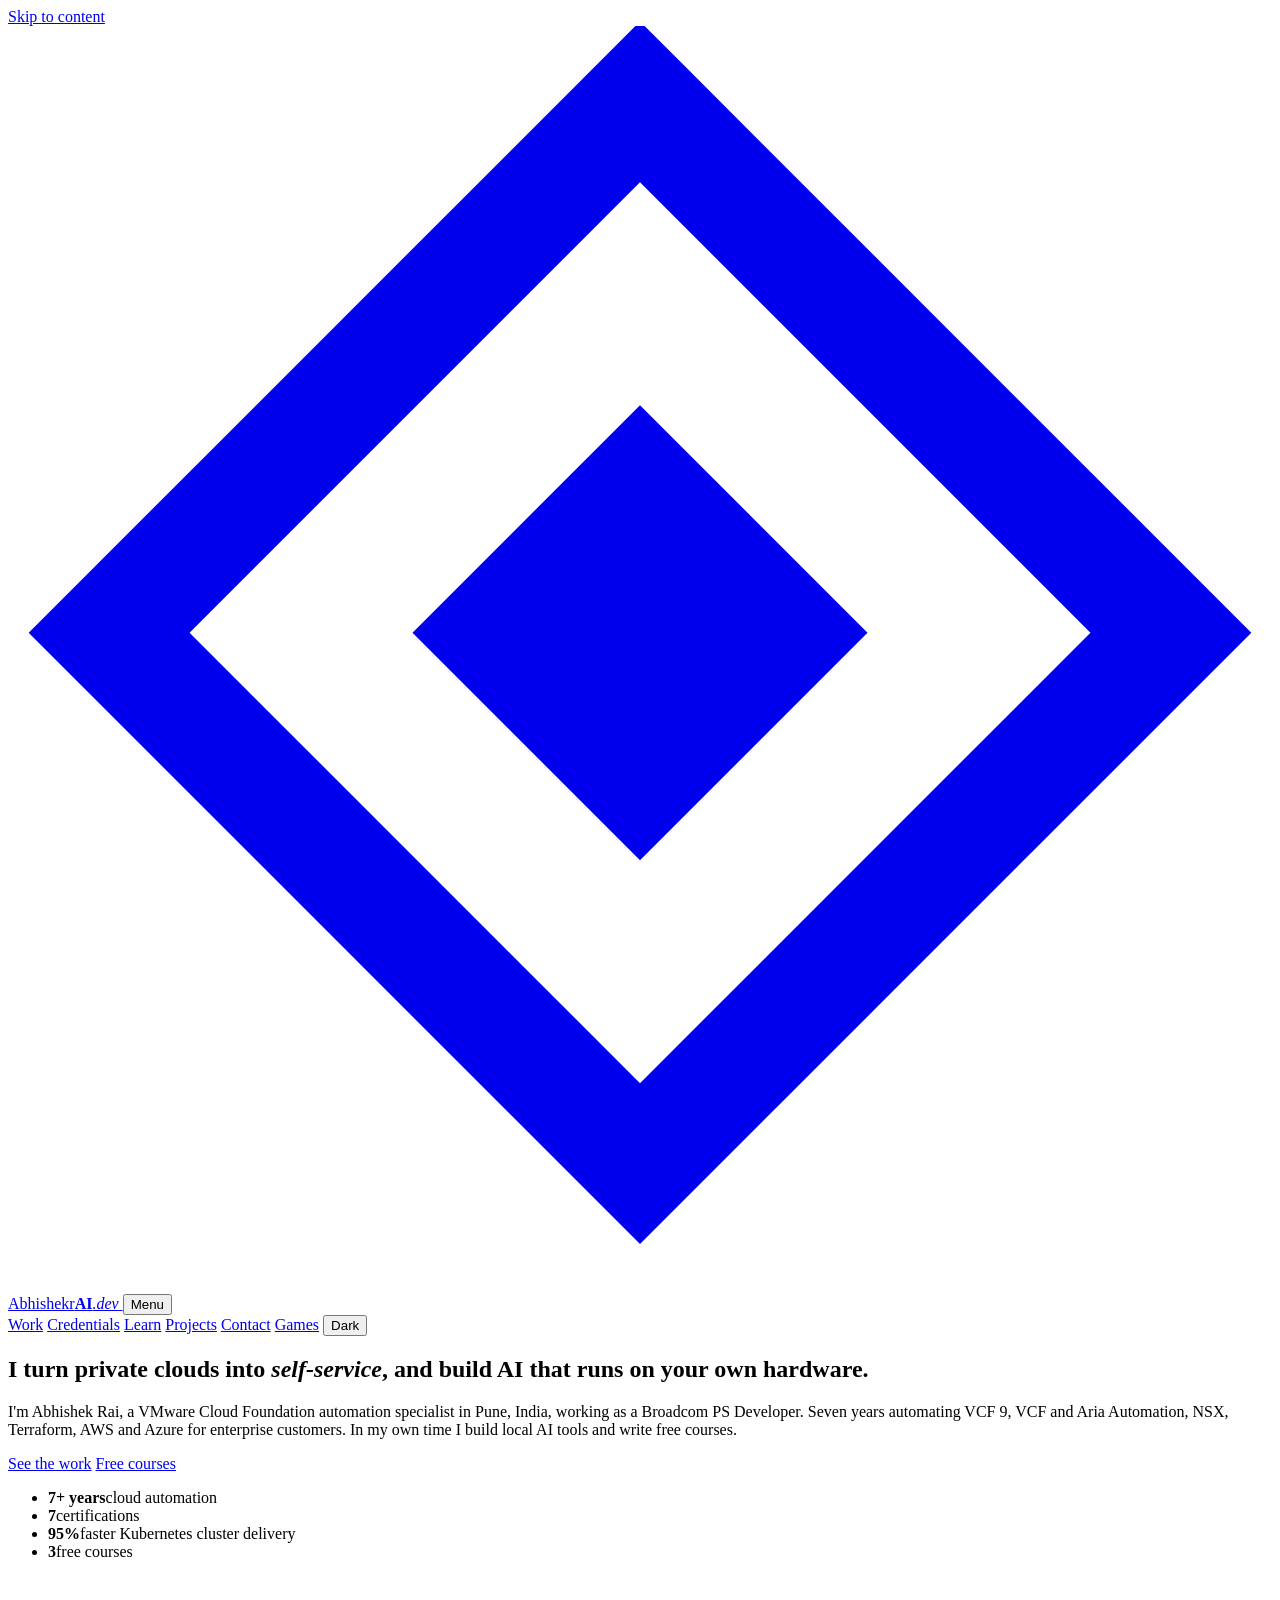
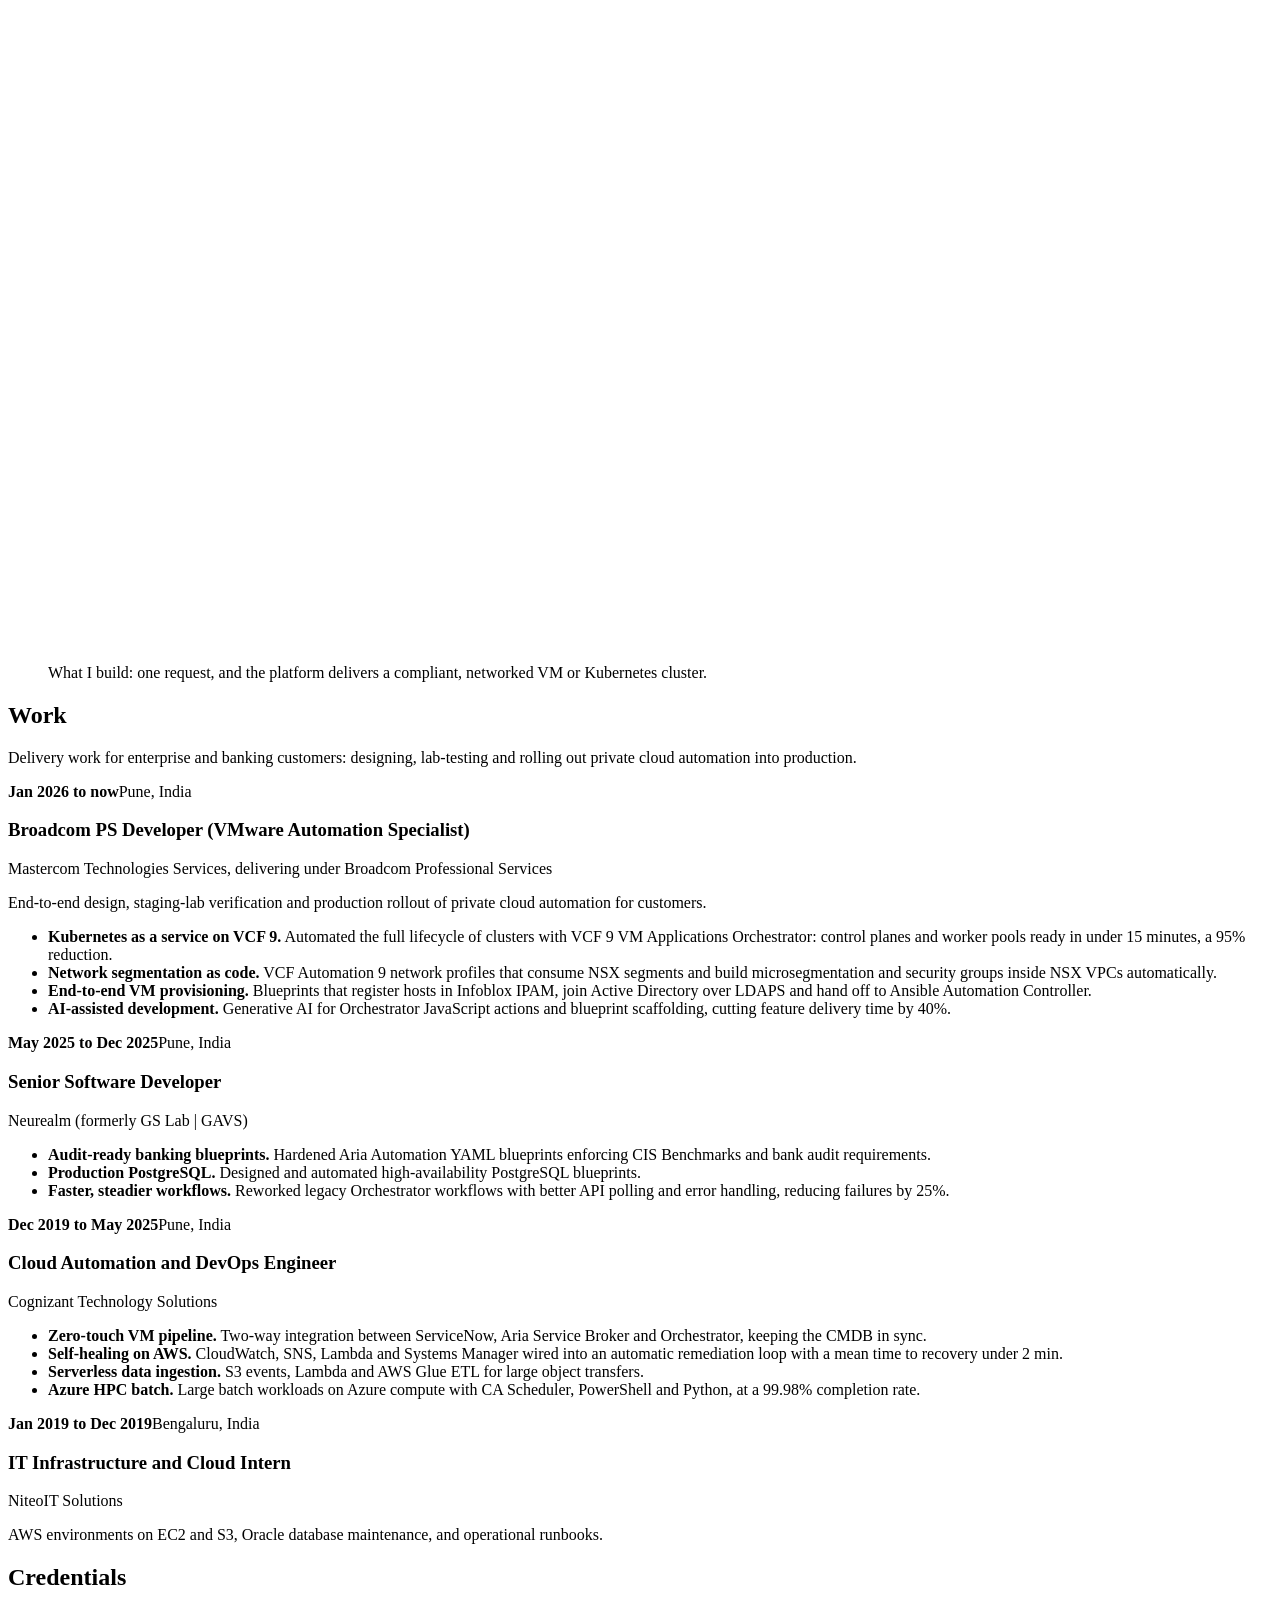
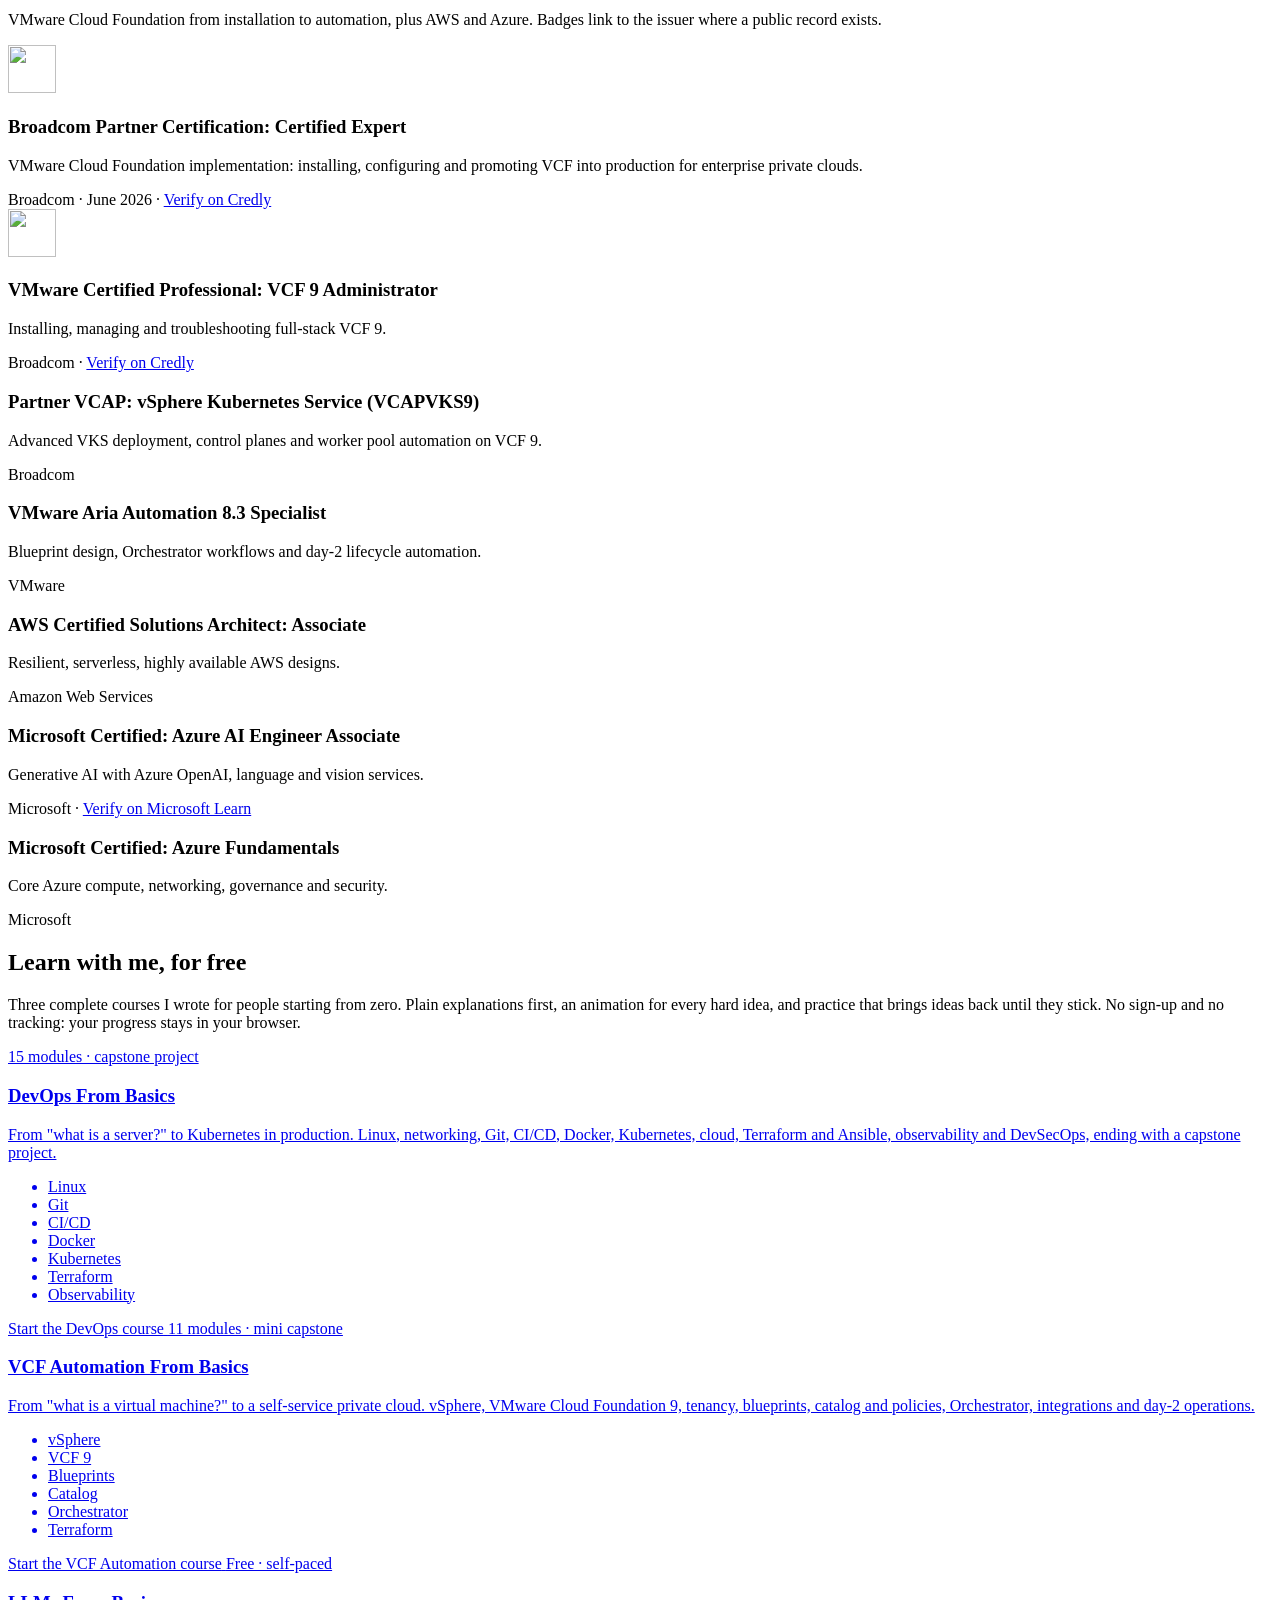
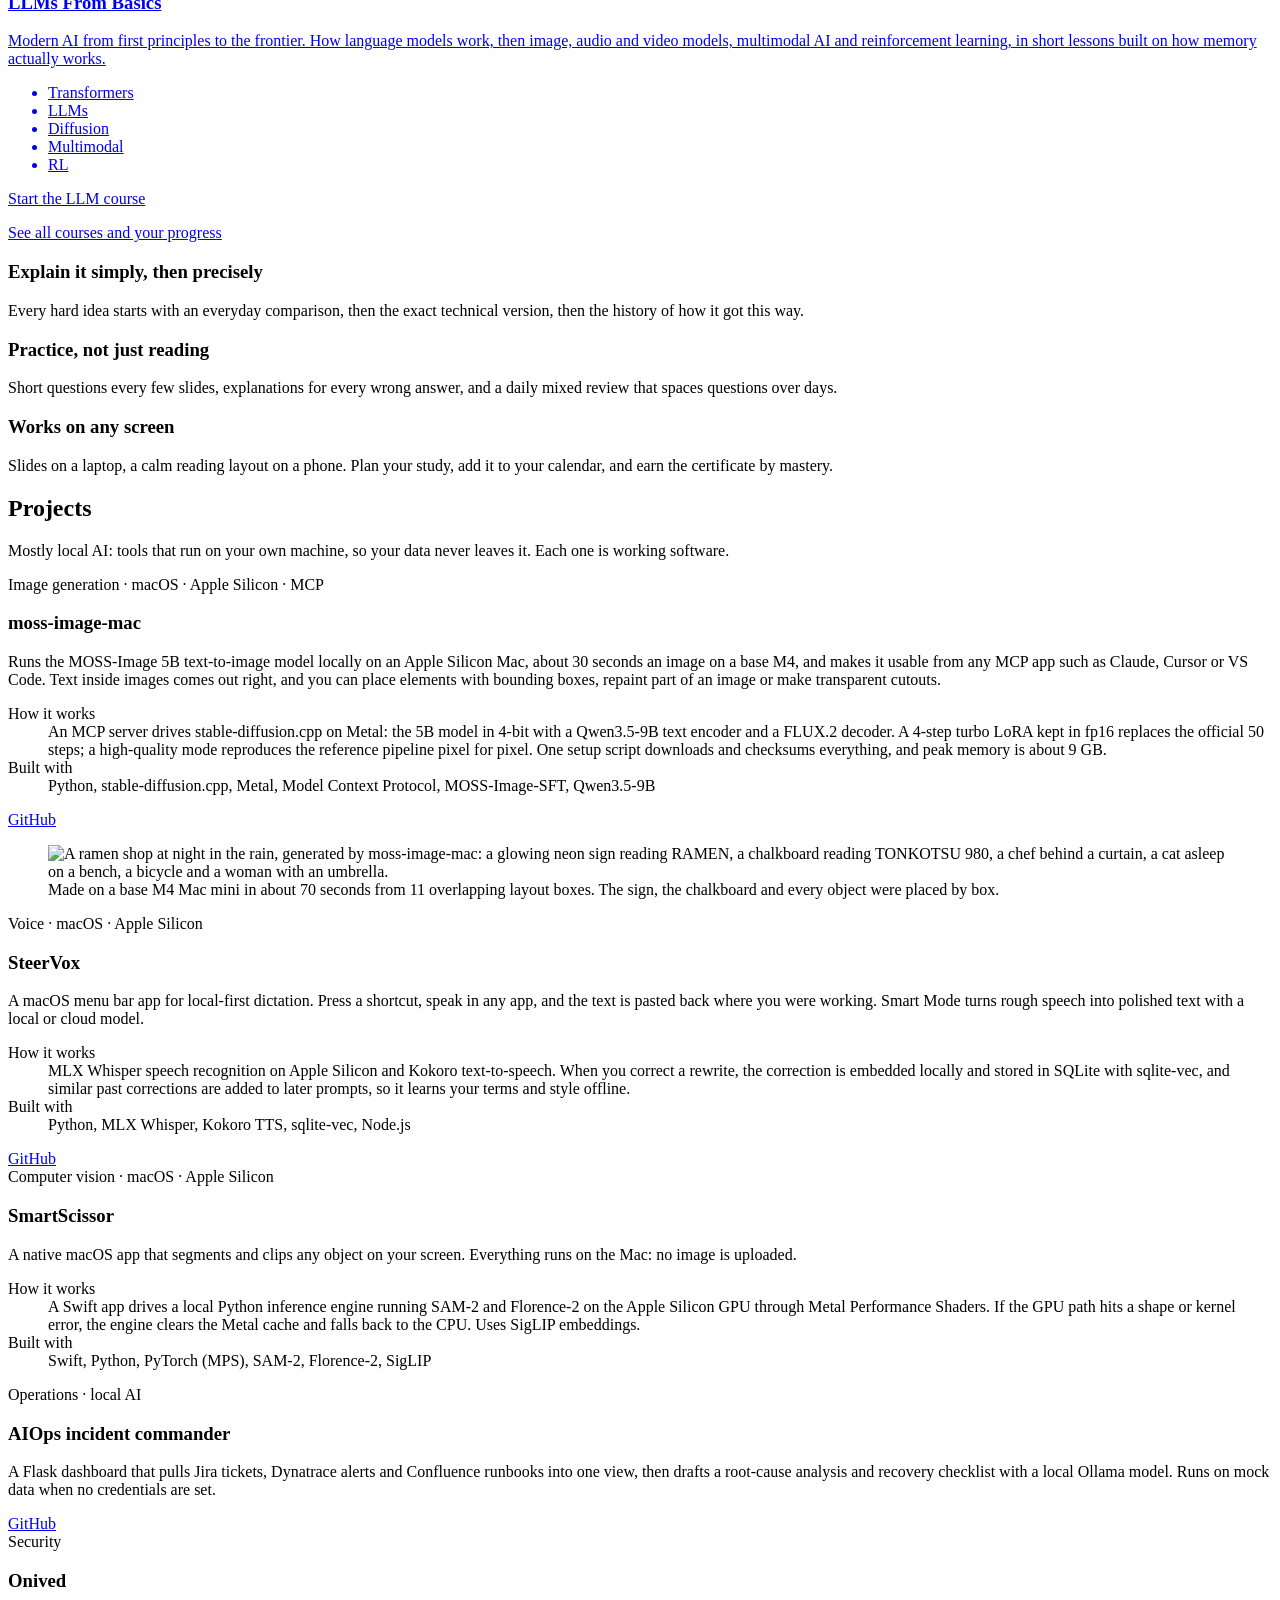
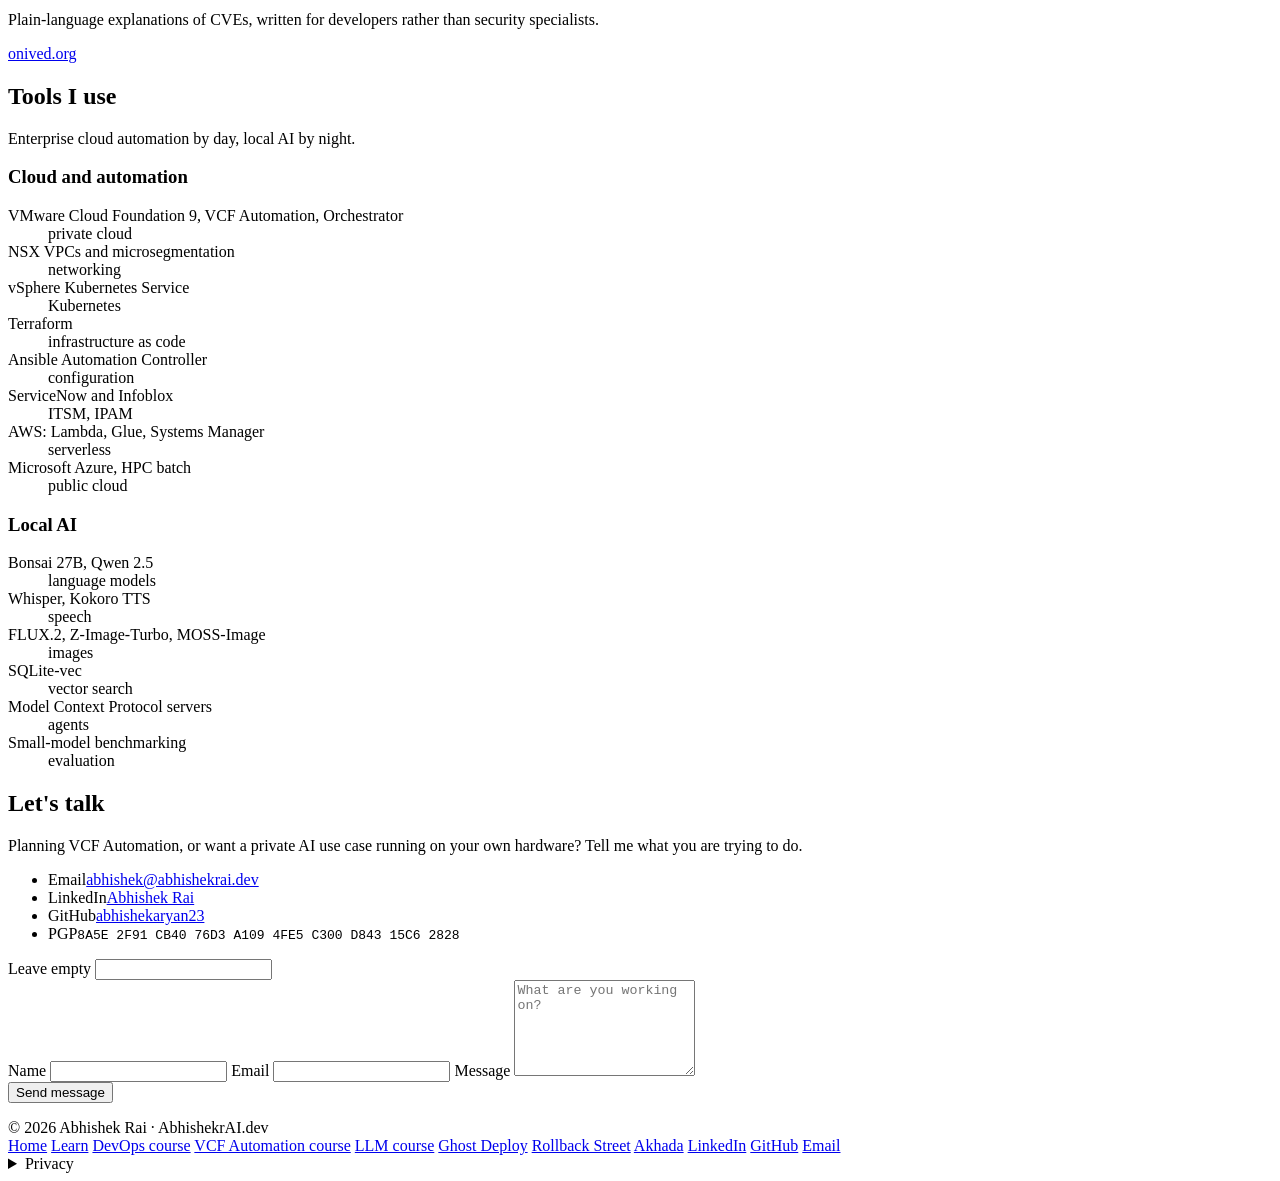
==== commit 51dbb4af: "Intro: no employer name The home page intro and the llms.txt summary no longer name the company.  Co" ====
--- a/public/index.html
+++ b/public/index.html
@@ -29,7 +29,7 @@
   <link rel="preconnect" href="https://fonts.googleapis.com">
   <link rel="preconnect" href="https://fonts.gstatic.com" crossorigin>
   <link href="https://fonts.googleapis.com/css2?family=IBM+Plex+Mono:wght@400;500&family=IBM+Plex+Sans:wght@400;500;600&family=Newsreader:ital,opsz,wght@0,6..72,500;0,6..72,600;1,6..72,500&display=swap" rel="stylesheet">
-  <link rel="stylesheet" href="/assets/site.css?v=5">
+  <link rel="stylesheet" href="/assets/site.css?v=6">
   <noscript><style>.reveal-up{opacity:1;transform:none}</style></noscript>
   <script type="application/ld+json">
   {
@@ -354,7 +354,7 @@
       <h1>I turn private clouds into <em>self-service</em>, and build AI that runs on your own hardware.</h1>
      <div class="hero-grid">
       <div>
-        <p class="lede">I'm Abhishek Rai, a VMware Cloud Foundation automation specialist in Pune, India, working as a Broadcom PS Developer at Mastercom Technologies.
+        <p class="lede">I'm Abhishek Rai, a VMware Cloud Foundation automation specialist in Pune, India, working as a Broadcom PS Developer.
           Seven years automating VCF 9, VCF and Aria Automation, NSX, Terraform, AWS and Azure for enterprise customers. In my own time I build local AI tools and write free courses.</p>
         <div class="actions">
           <a class="btn" href="#work">See the work</a>
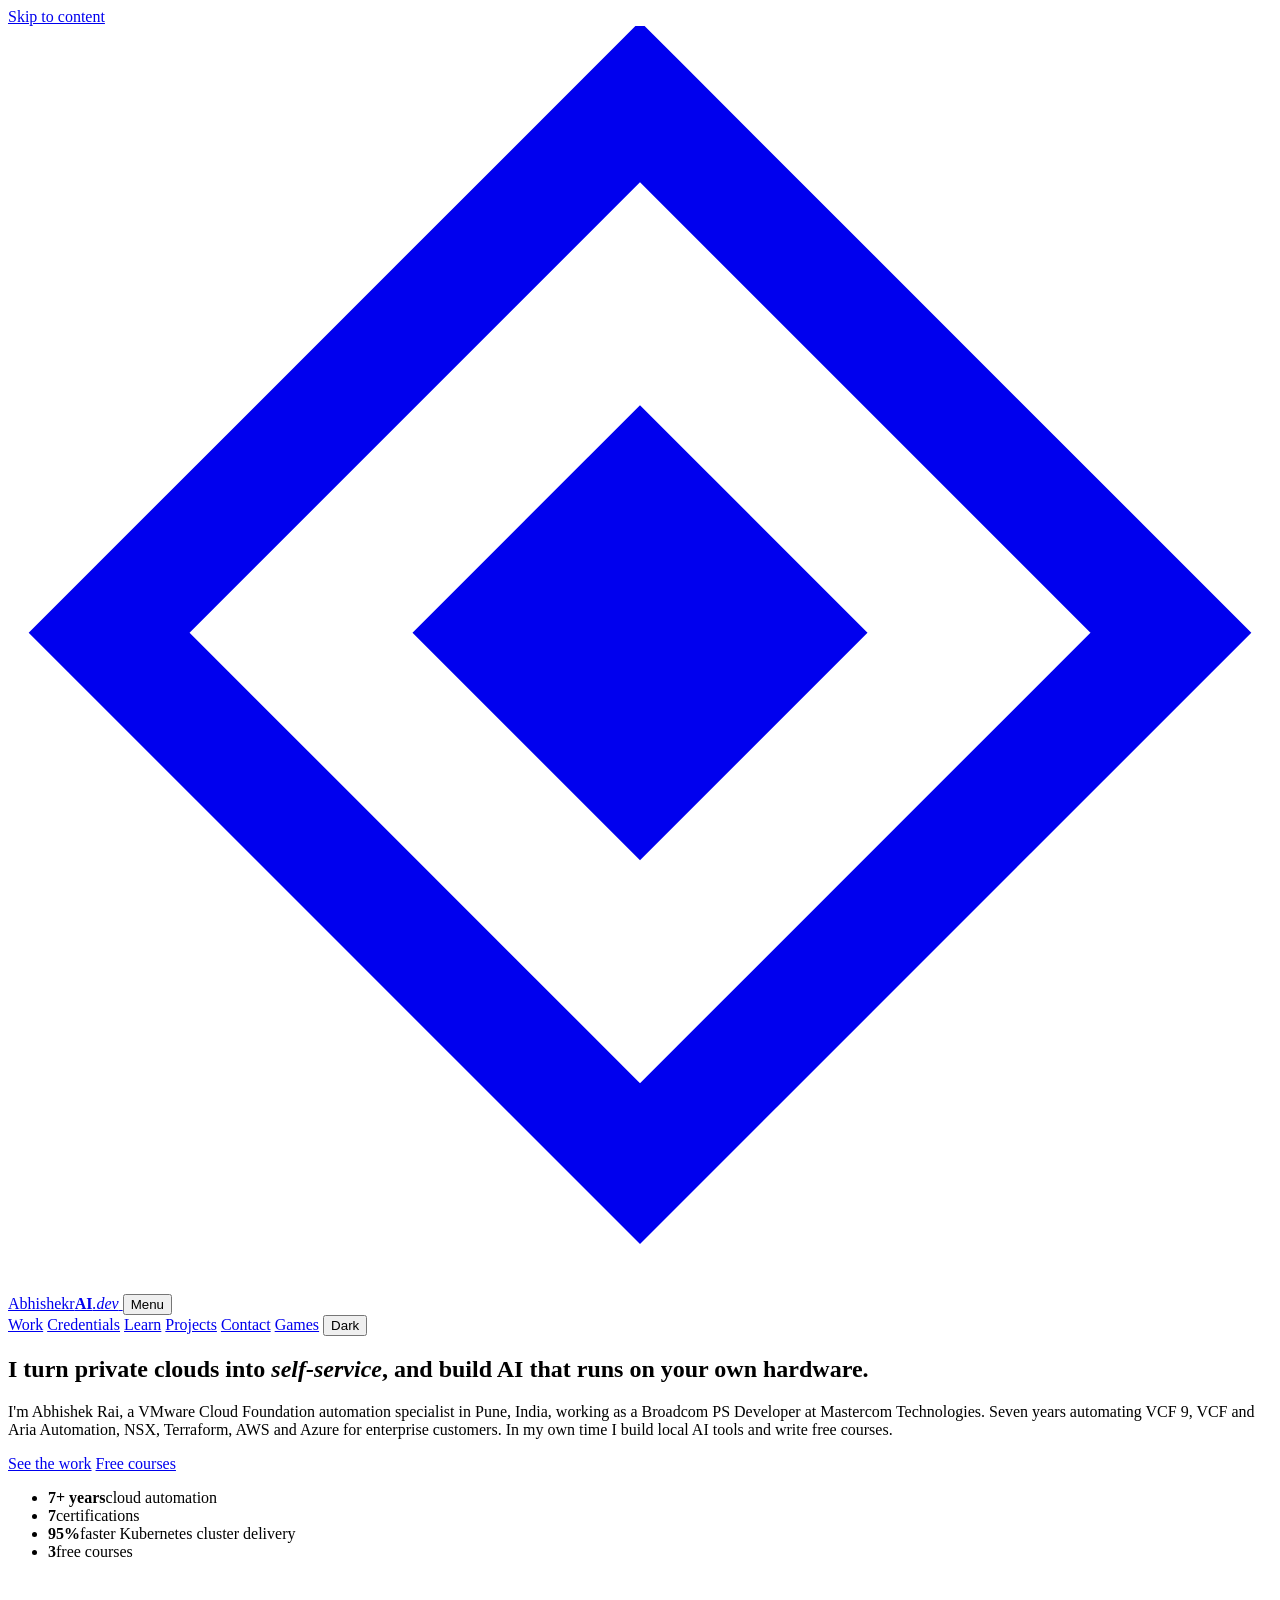
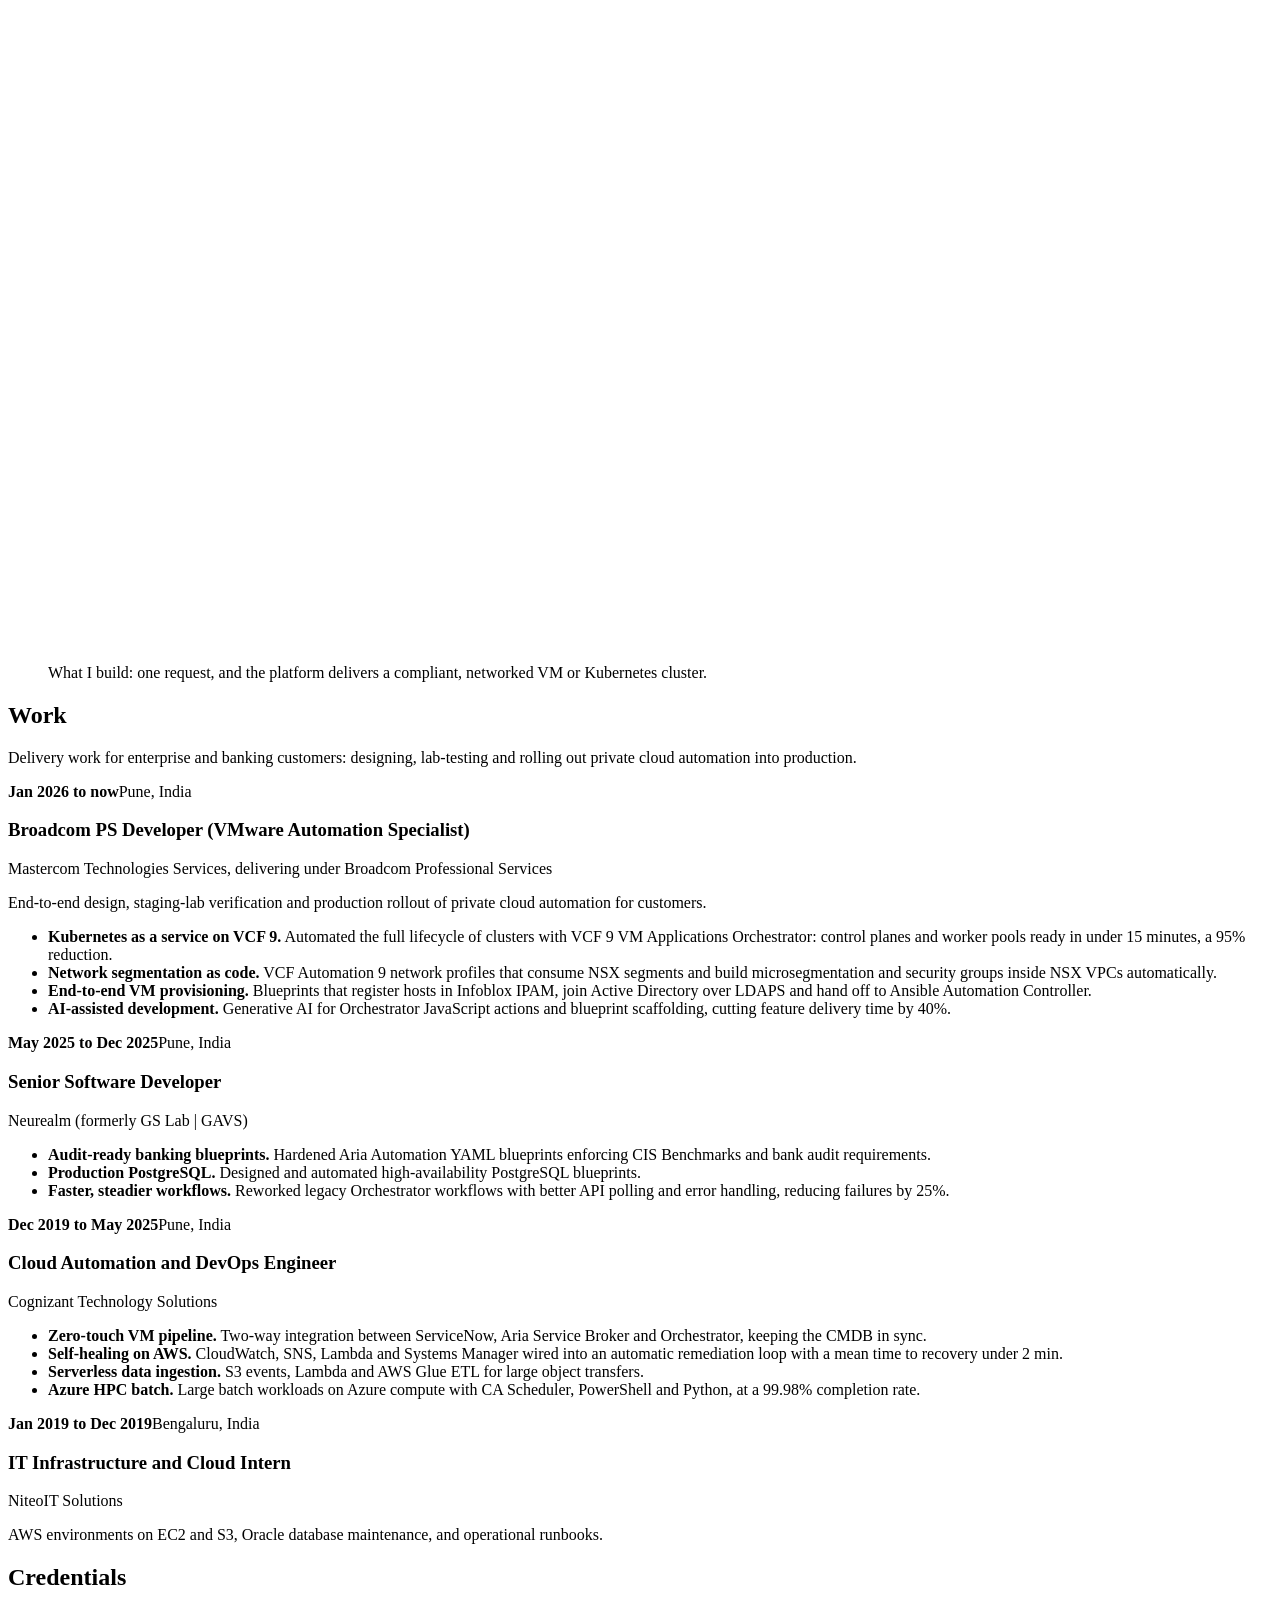
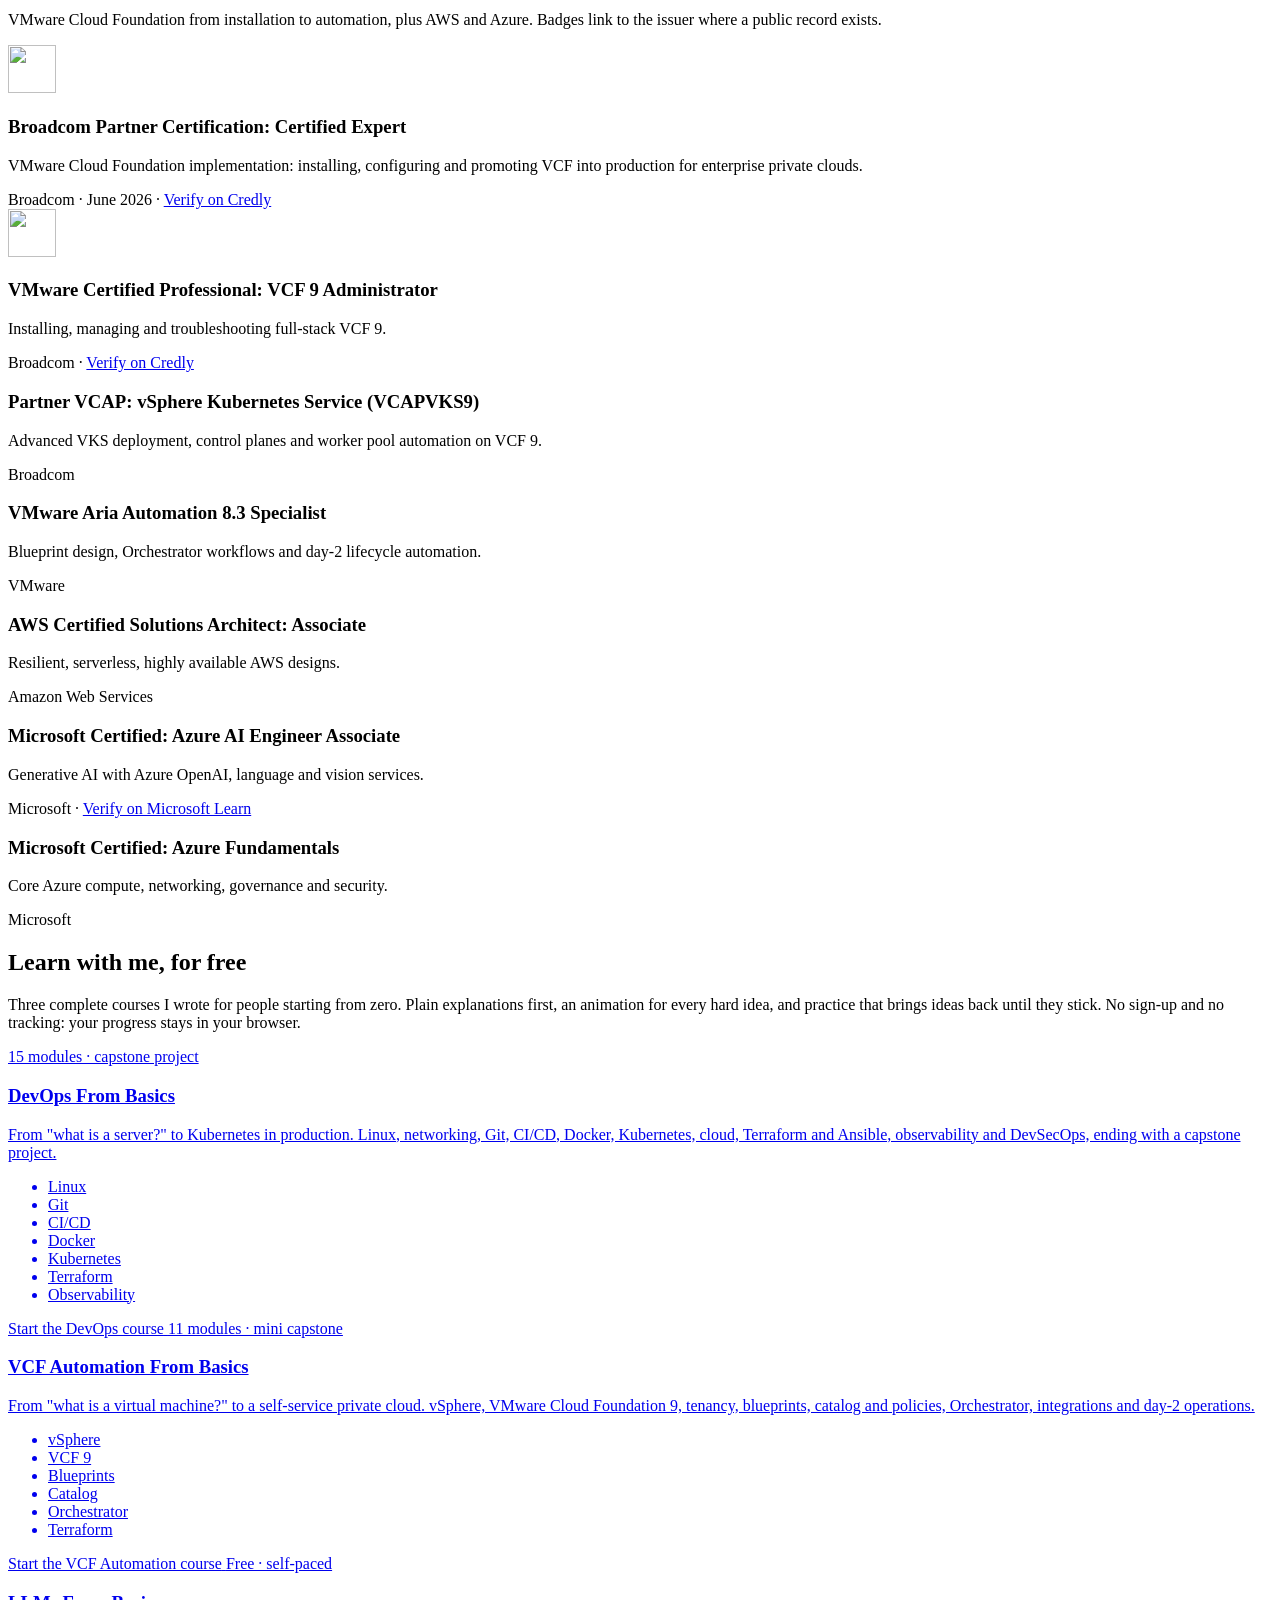
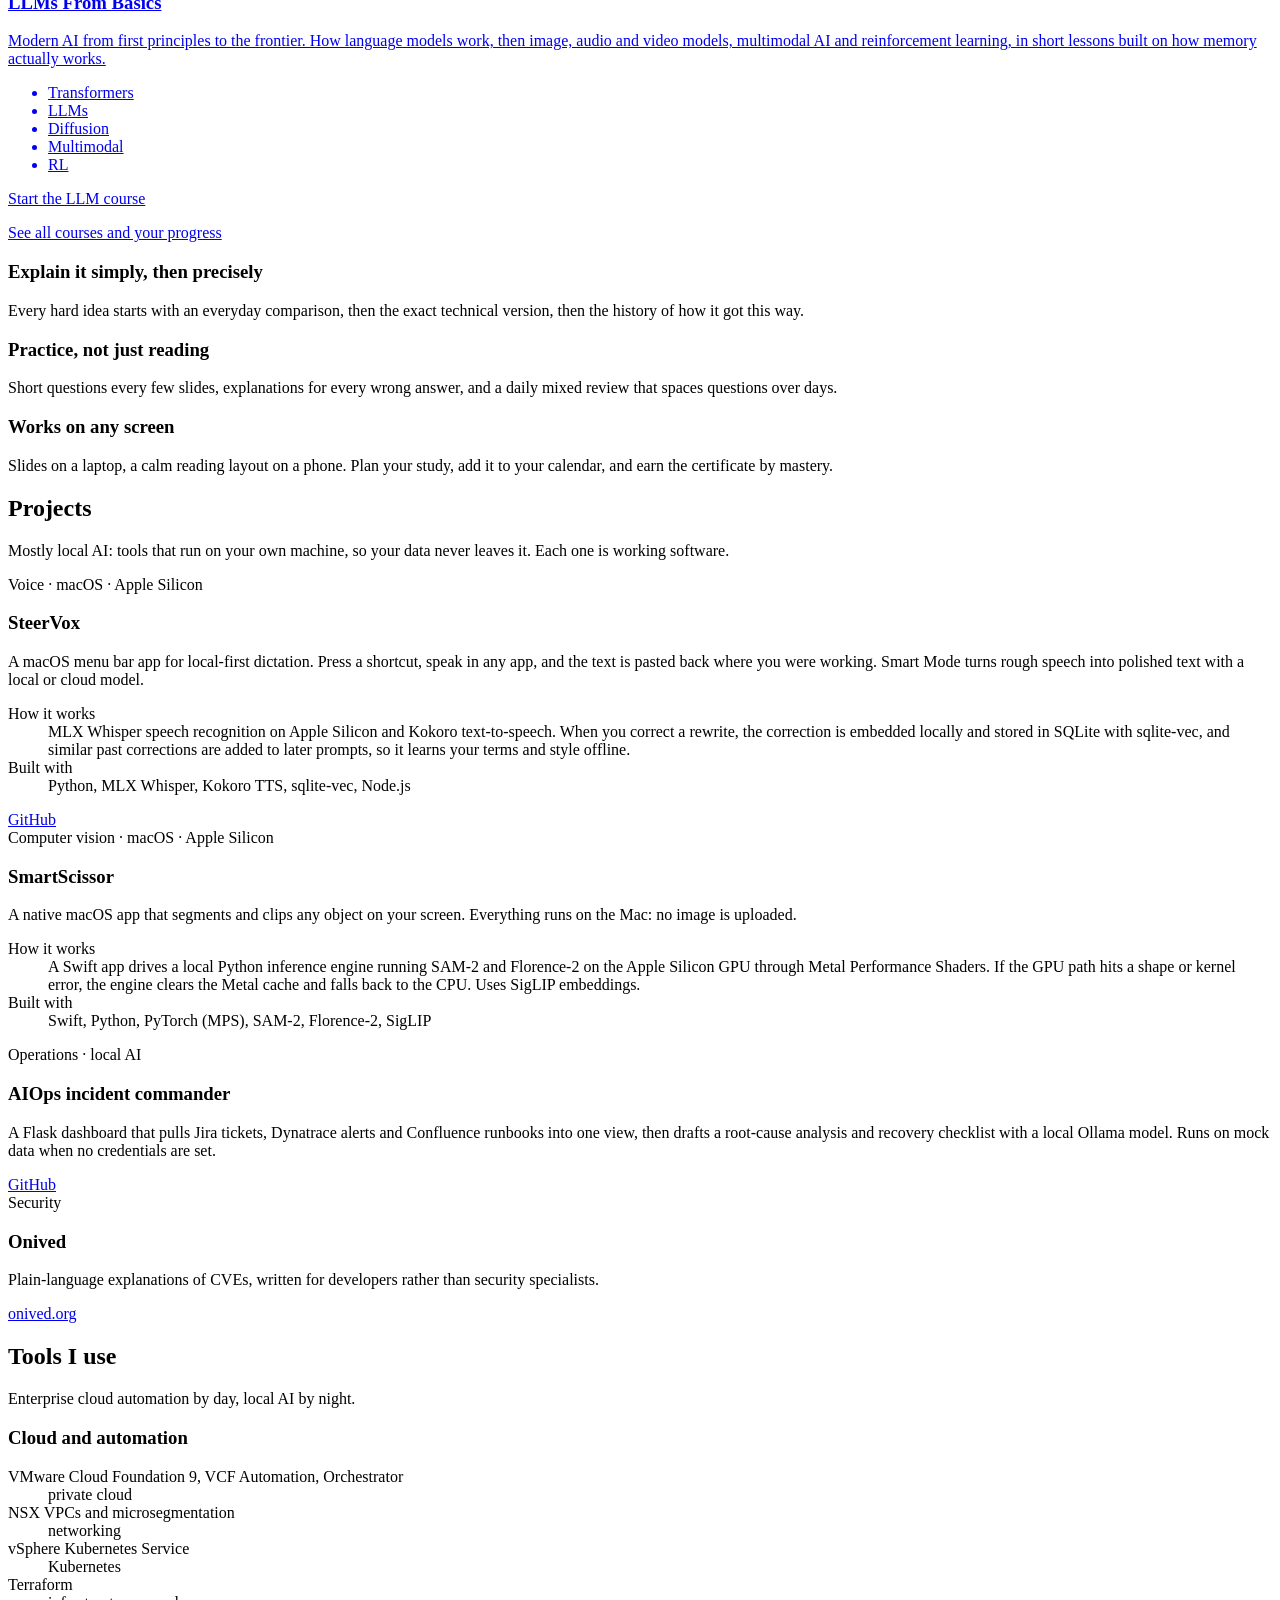
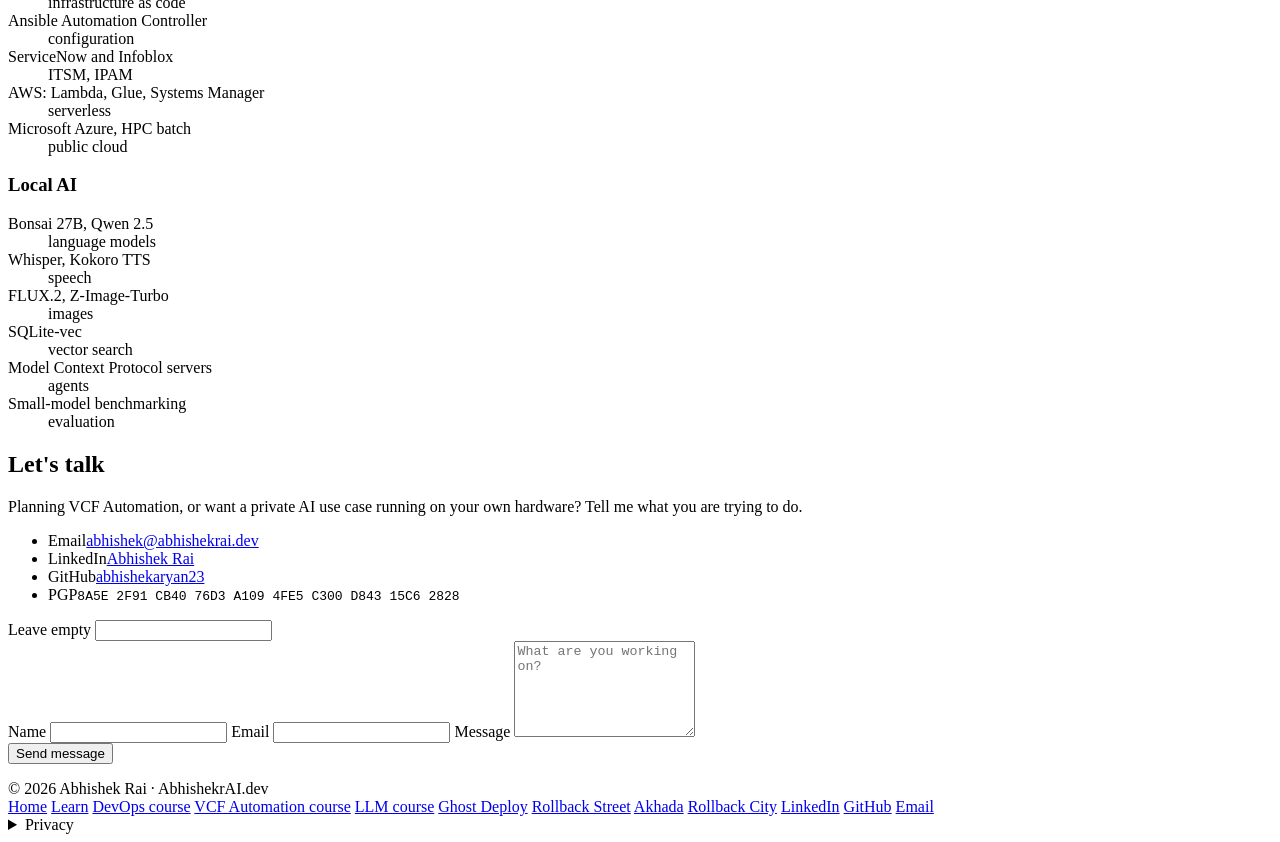
==== commit 52964da0: "Add Rollback City, a fourth game: an open-world brawler grown from Rollback Street The game lives in" ====
--- a/public/index.html
+++ b/public/index.html
@@ -29,7 +29,7 @@
   <link rel="preconnect" href="https://fonts.googleapis.com">
   <link rel="preconnect" href="https://fonts.gstatic.com" crossorigin>
   <link href="https://fonts.googleapis.com/css2?family=IBM+Plex+Mono:wght@400;500&family=IBM+Plex+Sans:wght@400;500;600&family=Newsreader:ital,opsz,wght@0,6..72,500;0,6..72,600;1,6..72,500&display=swap" rel="stylesheet">
-  <link rel="stylesheet" href="/assets/site.css?v=6">
+  <link rel="stylesheet" href="/assets/site.css?v=5">
   <noscript><style>.reveal-up{opacity:1;transform:none}</style></noscript>
   <script type="application/ld+json">
   {
@@ -42,22 +42,16 @@
         "name": "AbhishekrAI.dev",
         "alternateName": "Abhishek Rai",
         "inLanguage": "en",
-        "publisher": {
-          "@id": "https://abhishekrai.dev/#person"
-        }
+        "publisher": { "@id": "https://abhishekrai.dev/#person" }
       },
       {
         "@type": "ProfilePage",
         "@id": "https://abhishekrai.dev/#webpage",
         "url": "https://abhishekrai.dev/",
         "name": "Abhishek Rai: VMware Cloud Foundation (VCF 9) automation and local AI",
-        "isPartOf": {
-          "@id": "https://abhishekrai.dev/#website"
-        },
-        "mainEntity": {
-          "@id": "https://abhishekrai.dev/#person"
-        },
-        "dateModified": "2026-10-20",
+        "isPartOf": { "@id": "https://abhishekrai.dev/#website" },
+        "mainEntity": { "@id": "https://abhishekrai.dev/#person" },
+        "dateModified": "2026-10-12",
         "inLanguage": "en"
       },
       {
@@ -71,126 +65,25 @@
         "email": "mailto:abhishek@abhishekrai.dev",
         "description": "VMware Cloud Foundation (VCF 9) automation specialist and local AI developer in Pune, India. Seven years automating private and public clouds with VCF Automation, Orchestrator, NSX, Terraform, AWS and Azure. Author of the free courses DevOps From Basics, VCF Automation From Basics and LLMs From Basics.",
         "jobTitle": "Broadcom PS Developer (VMware Automation Specialist)",
-        "worksFor": {
-          "@type": "Organization",
-          "name": "Mastercom Technologies Services"
-        },
-        "homeLocation": {
-          "@type": "Place",
-          "address": {
-            "@type": "PostalAddress",
-            "addressLocality": "Pune",
-            "addressRegion": "Maharashtra",
-            "addressCountry": "IN"
-          }
-        },
+        "worksFor": { "@type": "Organization", "name": "Mastercom Technologies Services" },
+        "homeLocation": { "@type": "Place", "address": { "@type": "PostalAddress", "addressLocality": "Pune", "addressRegion": "Maharashtra", "addressCountry": "IN" } },
         "sameAs": [
           "https://www.linkedin.com/in/abhishek-rai-043a55166/",
           "https://github.com/abhishekaryan23",
           "https://learn.microsoft.com/en-us/users/abhishekrai-1837/"
         ],
-        "knowsAbout": [
-          "VMware Cloud Foundation 9",
-          "VCF Automation",
-          "VMware Aria Automation",
-          "VCF Orchestrator",
-          "VMware NSX",
-          "NSX VPC",
-          "vSphere Kubernetes Service",
-          "Private cloud",
-          "Terraform",
-          "Ansible",
-          "Infrastructure as code",
-          "AWS",
-          "Microsoft Azure",
-          "DevOps",
-          "Kubernetes",
-          "Local large language models",
-          "Bonsai 27B",
-          "Qwen 2.5",
-          "Ollama",
-          "Whisper",
-          "Kokoro TTS",
-          "Speech recognition",
-          "FLUX.2",
-          "Z-Image-Turbo",
-          "MOSS-Image",
-          "stable-diffusion.cpp",
-          "SigLIP",
-          "SQLite-vec",
-          "Vector search",
-          "Apple Silicon MLX and Metal",
-          "Model Context Protocol",
-          "Small language model benchmarking",
-          "Retrieval-augmented generation"
-        ],
+        "knowsAbout": ["VMware Cloud Foundation 9", "VCF Automation", "VMware Aria Automation", "VCF Orchestrator", "VMware NSX", "NSX VPC",
+          "vSphere Kubernetes Service", "Private cloud", "Terraform", "Ansible", "Infrastructure as code", "AWS", "Microsoft Azure", "DevOps", "Kubernetes",
+          "Local large language models", "Bonsai 27B", "Qwen 2.5", "Ollama", "Whisper", "Kokoro TTS", "Speech recognition", "FLUX.2", "Z-Image-Turbo", "SigLIP",
+          "SQLite-vec", "Vector search", "Apple Silicon MLX and Metal", "Model Context Protocol", "Small language model benchmarking", "Retrieval-augmented generation"],
         "hasCredential": [
-          {
-            "@type": "EducationalOccupationalCredential",
-            "name": "Broadcom Partner Certification: Certified Expert, VMware Cloud Foundation implementation",
-            "credentialCategory": "certification",
-            "recognizedBy": {
-              "@type": "Organization",
-              "name": "Broadcom"
-            },
-            "url": "https://www.credly.com/badges/83735047-bd6c-4941-9cc0-c06ca282aefe/public_url"
-          },
-          {
-            "@type": "EducationalOccupationalCredential",
-            "name": "VMware Certified Professional: VCF 9 Administrator",
-            "credentialCategory": "certification",
-            "recognizedBy": {
-              "@type": "Organization",
-              "name": "Broadcom"
-            },
-            "url": "https://www.credly.com/badges/ddd7e5d6-b68e-439f-a8a7-cb49eb640bbd"
-          },
-          {
-            "@type": "EducationalOccupationalCredential",
-            "name": "Partner VCAP: vSphere Kubernetes Service (VCAPVKS9)",
-            "credentialCategory": "certification",
-            "recognizedBy": {
-              "@type": "Organization",
-              "name": "Broadcom"
-            }
-          },
-          {
-            "@type": "EducationalOccupationalCredential",
-            "name": "VMware Aria Automation 8.3 Specialist",
-            "credentialCategory": "certification",
-            "recognizedBy": {
-              "@type": "Organization",
-              "name": "VMware"
-            }
-          },
-          {
-            "@type": "EducationalOccupationalCredential",
-            "name": "AWS Certified Solutions Architect: Associate",
-            "credentialCategory": "certification",
-            "recognizedBy": {
-              "@type": "Organization",
-              "name": "Amazon Web Services"
-            }
-          },
-          {
-            "@type": "EducationalOccupationalCredential",
-            "name": "Microsoft Certified: Azure AI Engineer Associate",
-            "credentialCategory": "certification",
-            "recognizedBy": {
-              "@type": "Organization",
-              "name": "Microsoft"
-            },
-            "url": "https://learn.microsoft.com/en-us/users/abhishekrai-1837/credentials/dcbda8578bcc0b2b"
-          },
-          {
-            "@type": "EducationalOccupationalCredential",
-            "name": "Microsoft Certified: Azure Fundamentals",
-            "credentialCategory": "certification",
-            "recognizedBy": {
-              "@type": "Organization",
-              "name": "Microsoft"
-            }
-          }
+          { "@type": "EducationalOccupationalCredential", "name": "Broadcom Partner Certification: Certified Expert, VMware Cloud Foundation implementation", "credentialCategory": "certification", "recognizedBy": { "@type": "Organization", "name": "Broadcom" }, "url": "https://www.credly.com/badges/83735047-bd6c-4941-9cc0-c06ca282aefe/public_url" },
+          { "@type": "EducationalOccupationalCredential", "name": "VMware Certified Professional: VCF 9 Administrator", "credentialCategory": "certification", "recognizedBy": { "@type": "Organization", "name": "Broadcom" }, "url": "https://www.credly.com/badges/ddd7e5d6-b68e-439f-a8a7-cb49eb640bbd" },
+          { "@type": "EducationalOccupationalCredential", "name": "Partner VCAP: vSphere Kubernetes Service (VCAPVKS9)", "credentialCategory": "certification", "recognizedBy": { "@type": "Organization", "name": "Broadcom" } },
+          { "@type": "EducationalOccupationalCredential", "name": "VMware Aria Automation 8.3 Specialist", "credentialCategory": "certification", "recognizedBy": { "@type": "Organization", "name": "VMware" } },
+          { "@type": "EducationalOccupationalCredential", "name": "AWS Certified Solutions Architect: Associate", "credentialCategory": "certification", "recognizedBy": { "@type": "Organization", "name": "Amazon Web Services" } },
+          { "@type": "EducationalOccupationalCredential", "name": "Microsoft Certified: Azure AI Engineer Associate", "credentialCategory": "certification", "recognizedBy": { "@type": "Organization", "name": "Microsoft" }, "url": "https://learn.microsoft.com/en-us/users/abhishekrai-1837/credentials/dcbda8578bcc0b2b" },
+          { "@type": "EducationalOccupationalCredential", "name": "Microsoft Certified: Azure Fundamentals", "credentialCategory": "certification", "recognizedBy": { "@type": "Organization", "name": "Microsoft" } }
         ]
       },
       {
@@ -198,47 +91,15 @@
         "@id": "https://abhishekrai.dev/#courses",
         "name": "Free courses by Abhishek Rai",
         "itemListElement": [
-          {
-            "@type": "ListItem",
-            "position": 1,
-            "url": "https://abhishekrai.dev/learn/devops/",
-            "item": {
-              "@type": "Course",
-              "@id": "https://abhishekrai.dev/learn/devops/#course",
-              "name": "DevOps From Basics",
-              "description": "A free, animated DevOps course from the very basics: Linux, networking, Git, CI/CD, Docker, Kubernetes, cloud, Terraform, observability and DevSecOps.",
-              "provider": {
-                "@id": "https://abhishekrai.dev/#person"
-              }
-            }
-          },
-          {
-            "@type": "ListItem",
-            "position": 2,
-            "url": "https://abhishekrai.dev/learn/vcf-automation/",
-            "item": {
-              "@type": "Course",
-              "@id": "https://abhishekrai.dev/learn/vcf-automation/#course",
-              "name": "VCF Automation From Basics",
-              "description": "A free, animated course on VMware Cloud Foundation Automation: from virtualization basics to blueprints, catalog, orchestration and day-2 operations.",
-              "provider": {
-                "@id": "https://abhishekrai.dev/#person"
-              }
-            }
-          },
-          {
-            "@type": "ListItem",
-            "position": 3,
-            "url": "https://abhishekaryan23.github.io/LLM-Learner/",
-            "item": {
-              "@type": "Course",
-              "name": "LLMs From Basics",
-              "description": "A free, animated course on modern AI: language, image, audio and video models, multimodal AI and reinforcement learning.",
-              "provider": {
-                "@id": "https://abhishekrai.dev/#person"
-              }
-            }
-          }
+          { "@type": "ListItem", "position": 1, "url": "https://abhishekrai.dev/learn/devops/", "item": { "@type": "Course", "@id": "https://abhishekrai.dev/learn/devops/#course", "name": "DevOps From Basics",
+            "description": "A free, animated DevOps course from the very basics: Linux, networking, Git, CI/CD, Docker, Kubernetes, cloud, Terraform, observability and DevSecOps.",
+            "provider": { "@id": "https://abhishekrai.dev/#person" } } },
+          { "@type": "ListItem", "position": 2, "url": "https://abhishekrai.dev/learn/vcf-automation/", "item": { "@type": "Course", "@id": "https://abhishekrai.dev/learn/vcf-automation/#course", "name": "VCF Automation From Basics",
+            "description": "A free, animated course on VMware Cloud Foundation Automation: from virtualization basics to blueprints, catalog, orchestration and day-2 operations.",
+            "provider": { "@id": "https://abhishekrai.dev/#person" } } },
+          { "@type": "ListItem", "position": 3, "url": "https://abhishekaryan23.github.io/LLM-Learner/", "item": { "@type": "Course", "name": "LLMs From Basics",
+            "description": "A free, animated course on modern AI: language, image, audio and video models, multimodal AI and reinforcement learning.",
+            "provider": { "@id": "https://abhishekrai.dev/#person" } } }
         ]
       },
       {
@@ -246,78 +107,17 @@
         "@id": "https://abhishekrai.dev/#projects",
         "name": "Projects by Abhishek Rai",
         "itemListElement": [
-          {
-            "@type": "ListItem",
-            "position": 1,
-            "item": {
-              "@type": "SoftwareSourceCode",
-              "name": "moss-image-mac",
-              "programmingLanguage": "Python",
-              "description": "Runs the MOSS-Image-SFT 5B text-to-image model locally on Apple Silicon Macs (4-bit, about 30 seconds per image on a base M4) with an MCP server: text-to-image with reliable text, bounding-box layouts, inpainting, image-to-image and transparent cutouts. Built on stable-diffusion.cpp with Metal.",
-              "codeRepository": "https://github.com/abhishekaryan23/moss-image-mac",
-              "license": "https://opensource.org/licenses/MIT",
-              "keywords": "apple-silicon, local-ai, mcp-server, metal, text-to-image, stable-diffusion-cpp",
-              "author": {
-                "@id": "https://abhishekrai.dev/#person"
-              }
-            }
-          },
-          {
-            "@type": "ListItem",
-            "position": 2,
-            "item": {
-              "@type": "SoftwareApplication",
-              "name": "SteerVox",
-              "applicationCategory": "ProductivityApplication",
-              "operatingSystem": "macOS",
-              "description": "A macOS menu bar app for local-first dictation and AI-assisted rewriting. MLX Whisper speech recognition on Apple Silicon, Kokoro text-to-speech, and a private memory of your corrections stored in SQLite with sqlite-vec.",
-              "url": "https://github.com/SteerVox/SteerVox",
-              "author": {
-                "@id": "https://abhishekrai.dev/#person"
-              }
-            }
-          },
-          {
-            "@type": "ListItem",
-            "position": 3,
-            "item": {
-              "@type": "SoftwareApplication",
-              "name": "SmartScissor",
-              "applicationCategory": "MultimediaApplication",
-              "operatingSystem": "macOS",
-              "description": "A native macOS app that segments and clips objects from the screen with SAM-2 and Florence-2 running locally on the Apple Silicon GPU through Metal Performance Shaders, with automatic CPU fallback. Uses SigLIP embeddings.",
-              "author": {
-                "@id": "https://abhishekrai.dev/#person"
-              }
-            }
-          },
-          {
-            "@type": "ListItem",
-            "position": 4,
-            "item": {
-              "@type": "WebSite",
-              "name": "Onived",
-              "url": "https://onived.org",
-              "description": "Plain-language explanations of CVEs, written for developers rather than security specialists.",
-              "author": {
-                "@id": "https://abhishekrai.dev/#person"
-              }
-            }
-          },
-          {
-            "@type": "ListItem",
-            "position": 5,
-            "item": {
-              "@type": "SoftwareSourceCode",
-              "name": "Local AIOps incident commander",
-              "programmingLanguage": "Python",
-              "description": "A Flask dashboard that pulls Jira, Confluence and Dynatrace data together and drafts root-cause analysis reports with a local Ollama model.",
-              "codeRepository": "https://github.com/abhishekaryan23/devops_dashboard",
-              "author": {
-                "@id": "https://abhishekrai.dev/#person"
-              }
-            }
-          }
+          { "@type": "ListItem", "position": 1, "item": { "@type": "SoftwareApplication", "name": "SteerVox", "applicationCategory": "ProductivityApplication", "operatingSystem": "macOS",
+            "description": "A macOS menu bar app for local-first dictation and AI-assisted rewriting. MLX Whisper speech recognition on Apple Silicon, Kokoro text-to-speech, and a private memory of your corrections stored in SQLite with sqlite-vec.",
+            "url": "https://github.com/SteerVox/SteerVox", "author": { "@id": "https://abhishekrai.dev/#person" } } },
+          { "@type": "ListItem", "position": 2, "item": { "@type": "SoftwareApplication", "name": "SmartScissor", "applicationCategory": "MultimediaApplication", "operatingSystem": "macOS",
+            "description": "A native macOS app that segments and clips objects from the screen with SAM-2 and Florence-2 running locally on the Apple Silicon GPU through Metal Performance Shaders, with automatic CPU fallback. Uses SigLIP embeddings.",
+            "author": { "@id": "https://abhishekrai.dev/#person" } } },
+          { "@type": "ListItem", "position": 3, "item": { "@type": "WebSite", "name": "Onived", "url": "https://onived.org",
+            "description": "Plain-language explanations of CVEs, written for developers rather than security specialists.", "author": { "@id": "https://abhishekrai.dev/#person" } } },
+          { "@type": "ListItem", "position": 4, "item": { "@type": "SoftwareSourceCode", "name": "Local AIOps incident commander", "programmingLanguage": "Python",
+            "description": "A Flask dashboard that pulls Jira, Confluence and Dynatrace data together and drafts root-cause analysis reports with a local Ollama model.",
+            "codeRepository": "https://github.com/abhishekaryan23/devops_dashboard", "author": { "@id": "https://abhishekrai.dev/#person" } } }
         ]
       }
     ]
@@ -340,7 +140,7 @@
       <a href="#learn">Learn</a>
       <a href="#projects">Projects</a>
       <a href="#contact">Contact</a>
-      <a class="play" href="/game/" title="Three small games: Ghost Deploy, a daily puzzle race, Rollback Street, a side-scrolling brawler, and Akhada, a 2.5D power fighter">Games</a>
+      <a class="play" href="/game/" title="Four small games: Ghost Deploy, a daily puzzle race, Rollback Street, a side-scrolling brawler, Akhada, a 2.5D power fighter, and Rollback City, an open-world brawler">Games</a>
       <button class="icon-btn" type="button" id="theme-btn" aria-label="Switch colour theme">Dark</button>
     </nav>
   </div>
@@ -354,7 +154,7 @@
       <h1>I turn private clouds into <em>self-service</em>, and build AI that runs on your own hardware.</h1>
      <div class="hero-grid">
       <div>
-        <p class="lede">I'm Abhishek Rai, a VMware Cloud Foundation automation specialist in Pune, India, working as a Broadcom PS Developer.
+        <p class="lede">I'm Abhishek Rai, a VMware Cloud Foundation automation specialist in Pune, India, working as a Broadcom PS Developer at Mastercom Technologies.
           Seven years automating VCF 9, VCF and Aria Automation, NSX, Terraform, AWS and Azure for enterprise customers. In my own time I build local AI tools and write free courses.</p>
         <div class="actions">
           <a class="btn" href="#work">See the work</a>
@@ -535,23 +335,6 @@
         <p>Mostly local AI: tools that run on your own machine, so your data never leaves it. Each one is working software.</p>
       </div>
       <div class="projects">
-        <article class="proj full reveal-up">
-          <div class="proj-body">
-            <div class="kind">Image generation · macOS · Apple Silicon · MCP</div>
-            <h3>moss-image-mac</h3>
-            <p>Runs the MOSS-Image 5B text-to-image model locally on an Apple Silicon Mac, about 30 seconds an image on a base M4, and makes it usable from any MCP app such as Claude, Cursor or VS Code. Text inside images comes out right, and you can place elements with bounding boxes, repaint part of an image or make transparent cutouts.</p>
-            <dl class="proj-facts">
-              <dt>How it works</dt><dd>An MCP server drives stable-diffusion.cpp on Metal: the 5B model in 4-bit with a Qwen3.5-9B text encoder and a FLUX.2 decoder. A 4-step turbo LoRA kept in fp16 replaces the official 50 steps; a high-quality mode reproduces the reference pipeline pixel for pixel. One setup script downloads and checksums everything, and peak memory is about 9 GB.</dd>
-              <dt>Built with</dt><dd>Python, stable-diffusion.cpp, Metal, Model Context Protocol, MOSS-Image-SFT, Qwen3.5-9B</dd>
-            </dl>
-            <div class="links"><a href="https://github.com/abhishekaryan23/moss-image-mac" target="_blank" rel="noopener">GitHub</a></div>
-          </div>
-          <figure class="proj-shot">
-            <img src="/assets/projects/moss-image-mac.jpg" width="800" height="450" loading="lazy" decoding="async"
-              alt="A ramen shop at night in the rain, generated by moss-image-mac: a glowing neon sign reading RAMEN, a chalkboard reading TONKOTSU 980, a chef behind a curtain, a cat asleep on a bench, a bicycle and a woman with an umbrella.">
-            <figcaption>Made on a base M4 Mac mini in about 70 seconds from 11 overlapping layout boxes. The sign, the chalkboard and every object were placed by box.</figcaption>
-          </figure>
-        </article>
         <article class="proj wide reveal-up">
           <div class="kind">Voice · macOS · Apple Silicon</div>
           <h3>SteerVox</h3>
@@ -613,7 +396,7 @@
           <dl>
             <dt>Bonsai 27B, Qwen 2.5</dt><dd>language models</dd>
             <dt>Whisper, Kokoro TTS</dt><dd>speech</dd>
-            <dt>FLUX.2, Z-Image-Turbo, MOSS-Image</dt><dd>images</dd>
+            <dt>FLUX.2, Z-Image-Turbo</dt><dd>images</dd>
             <dt>SQLite-vec</dt><dd>vector search</dd>
             <dt>Model Context Protocol servers</dt><dd>agents</dd>
             <dt>Small-model benchmarking</dt><dd>evaluation</dd>
@@ -660,6 +443,7 @@
       <a href="/game/">Ghost Deploy</a>
       <a href="/game/street/">Rollback Street</a>
       <a href="/game/akhada/">Akhada</a>
+      <a href="/game/city/">Rollback City</a>
       <a href="https://www.linkedin.com/in/abhishek-rai-043a55166/" target="_blank" rel="noopener me">LinkedIn</a>
       <a href="https://github.com/abhishekaryan23" target="_blank" rel="noopener me">GitHub</a>
       <a href="mailto:abhishek@abhishekrai.dev">Email</a>
@@ -673,6 +457,5 @@
 </footer>
 
 <script src="/assets/site.js?v=3" defer></script>
-<script src="/assets/webmcp.js?v=1" defer></script>
 </body>
 </html>
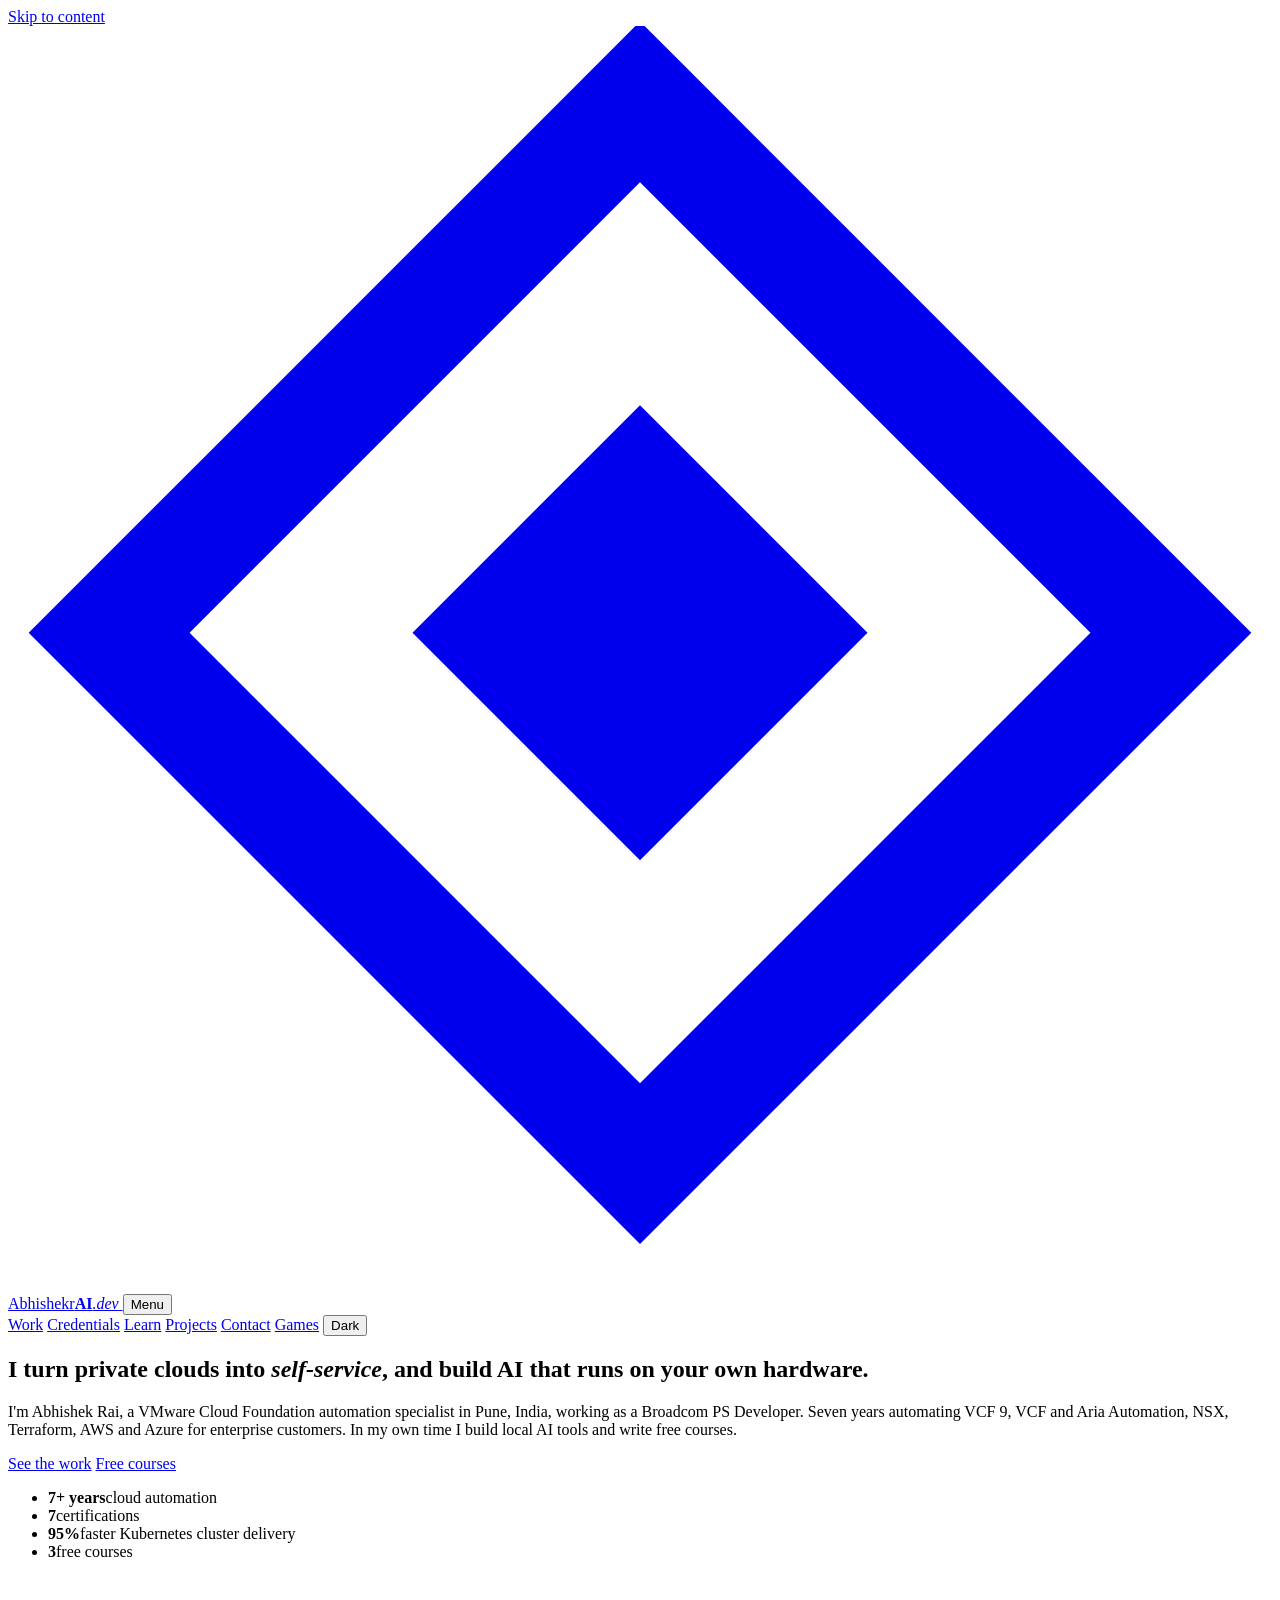
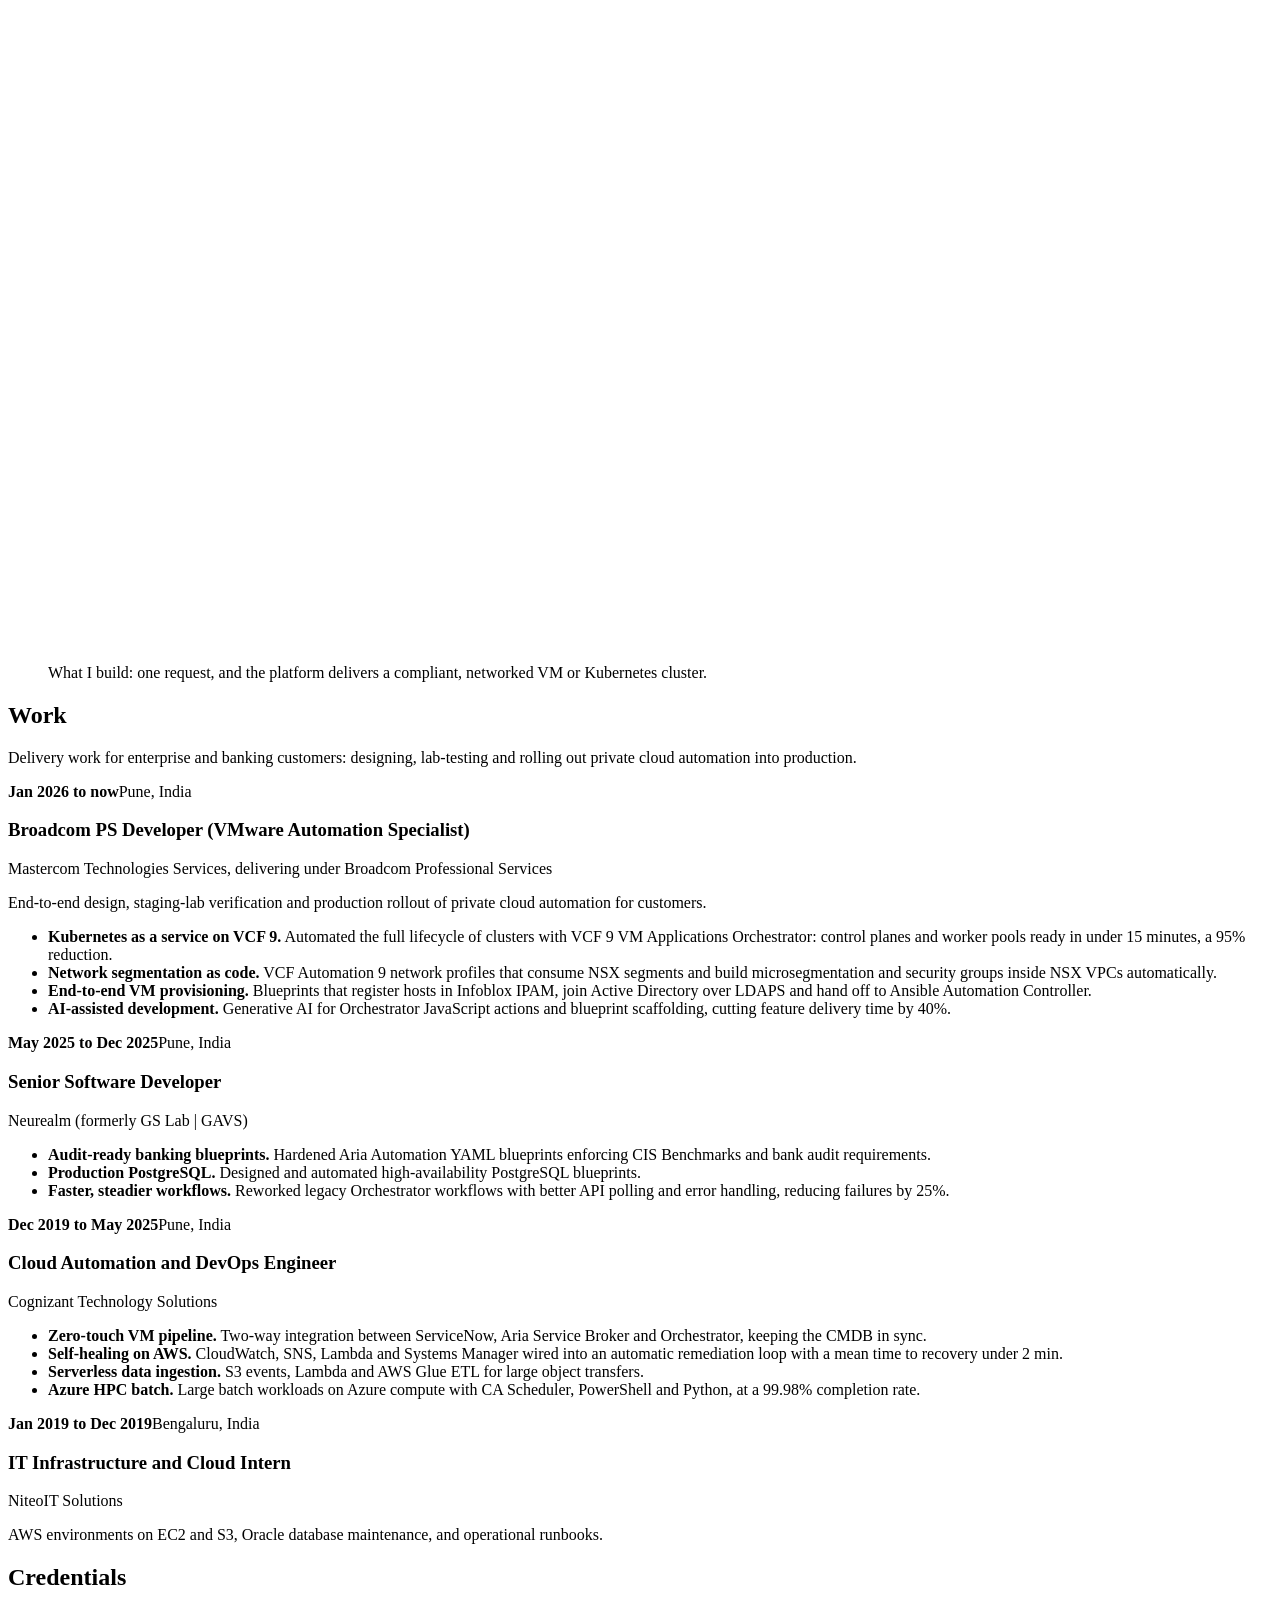
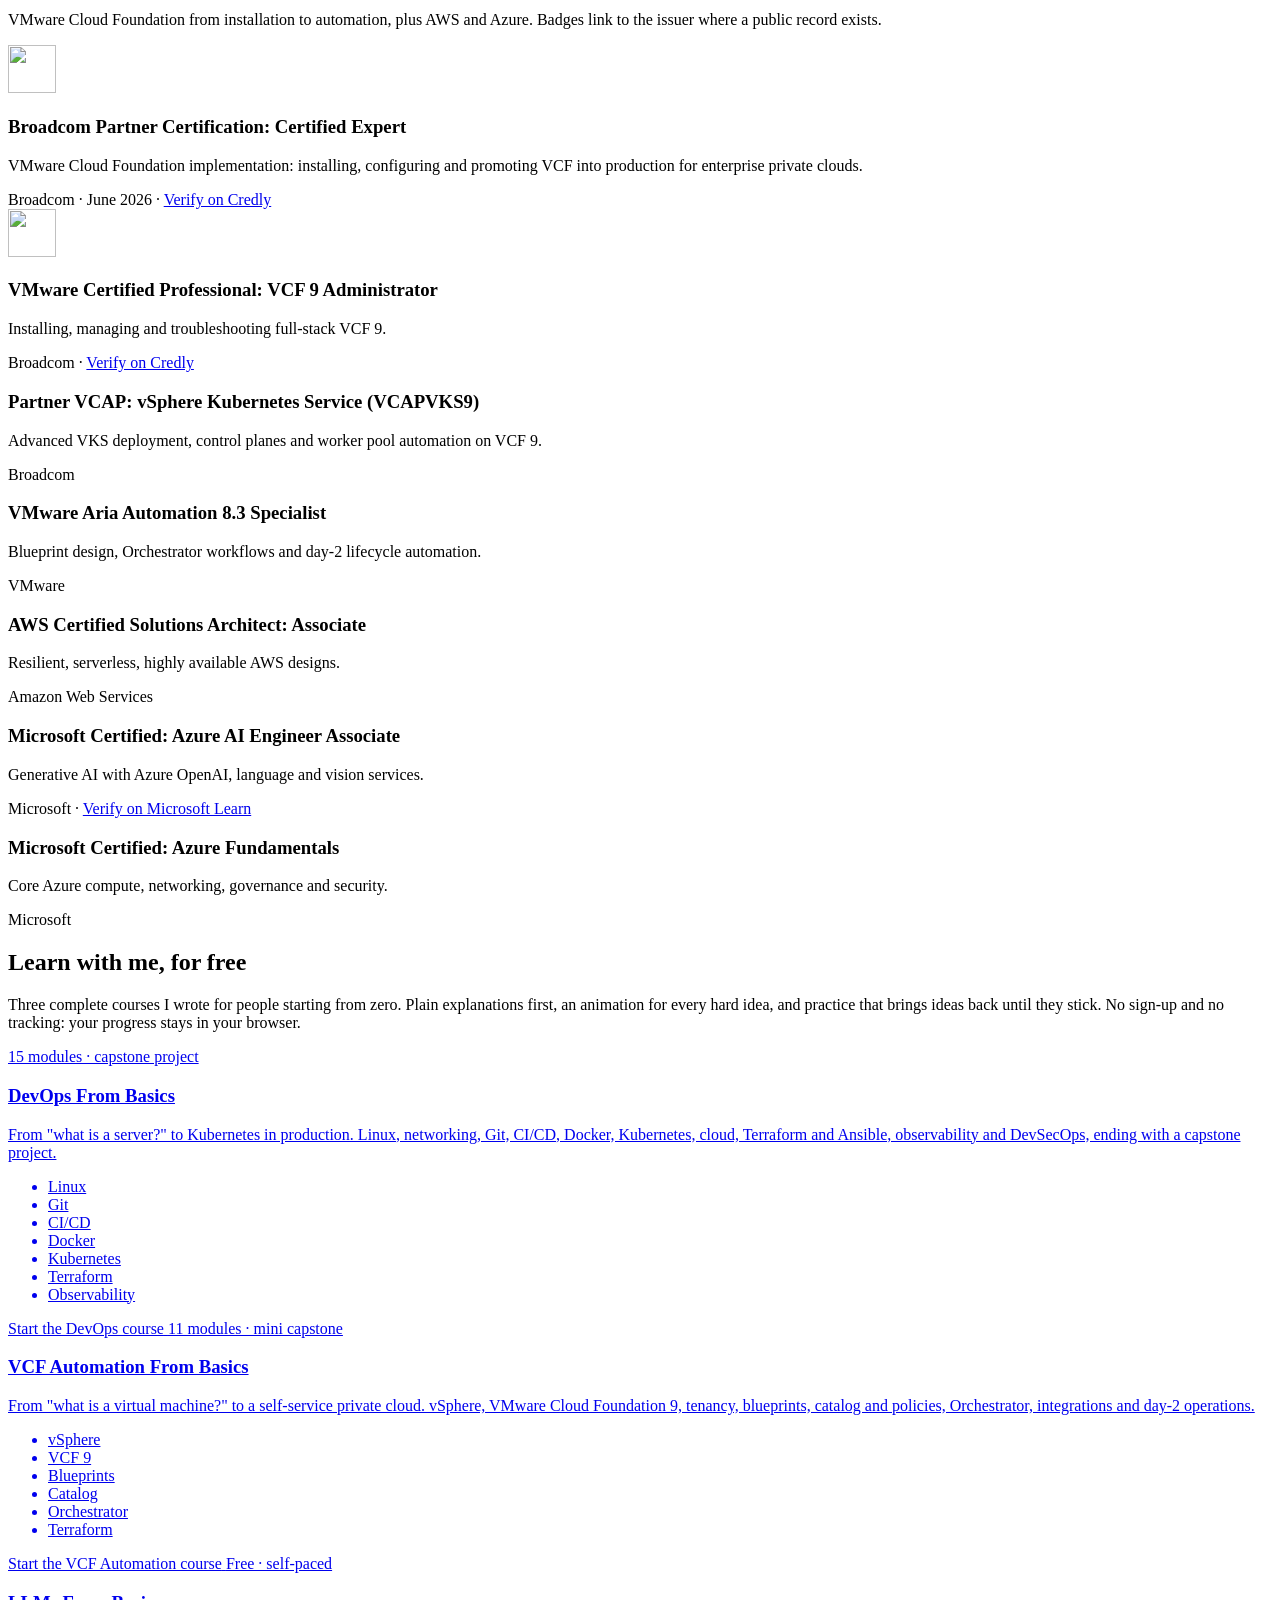
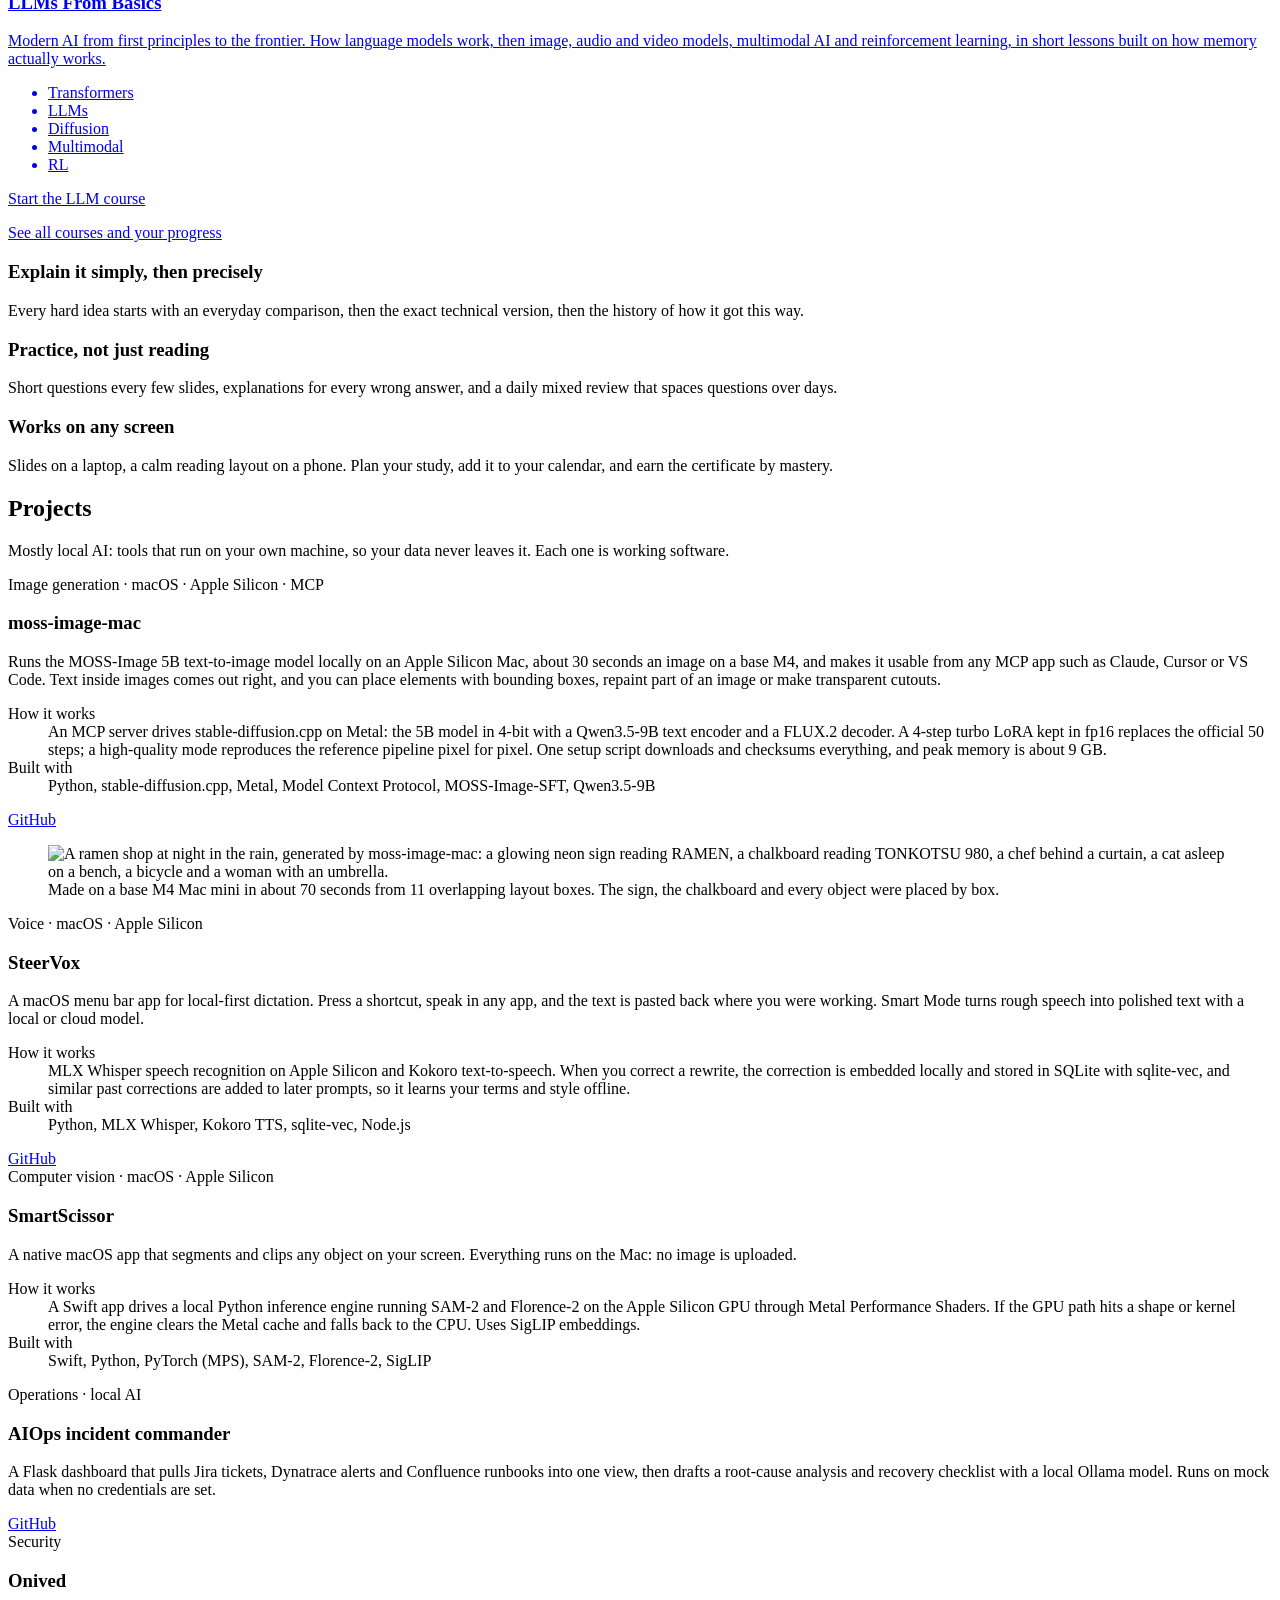
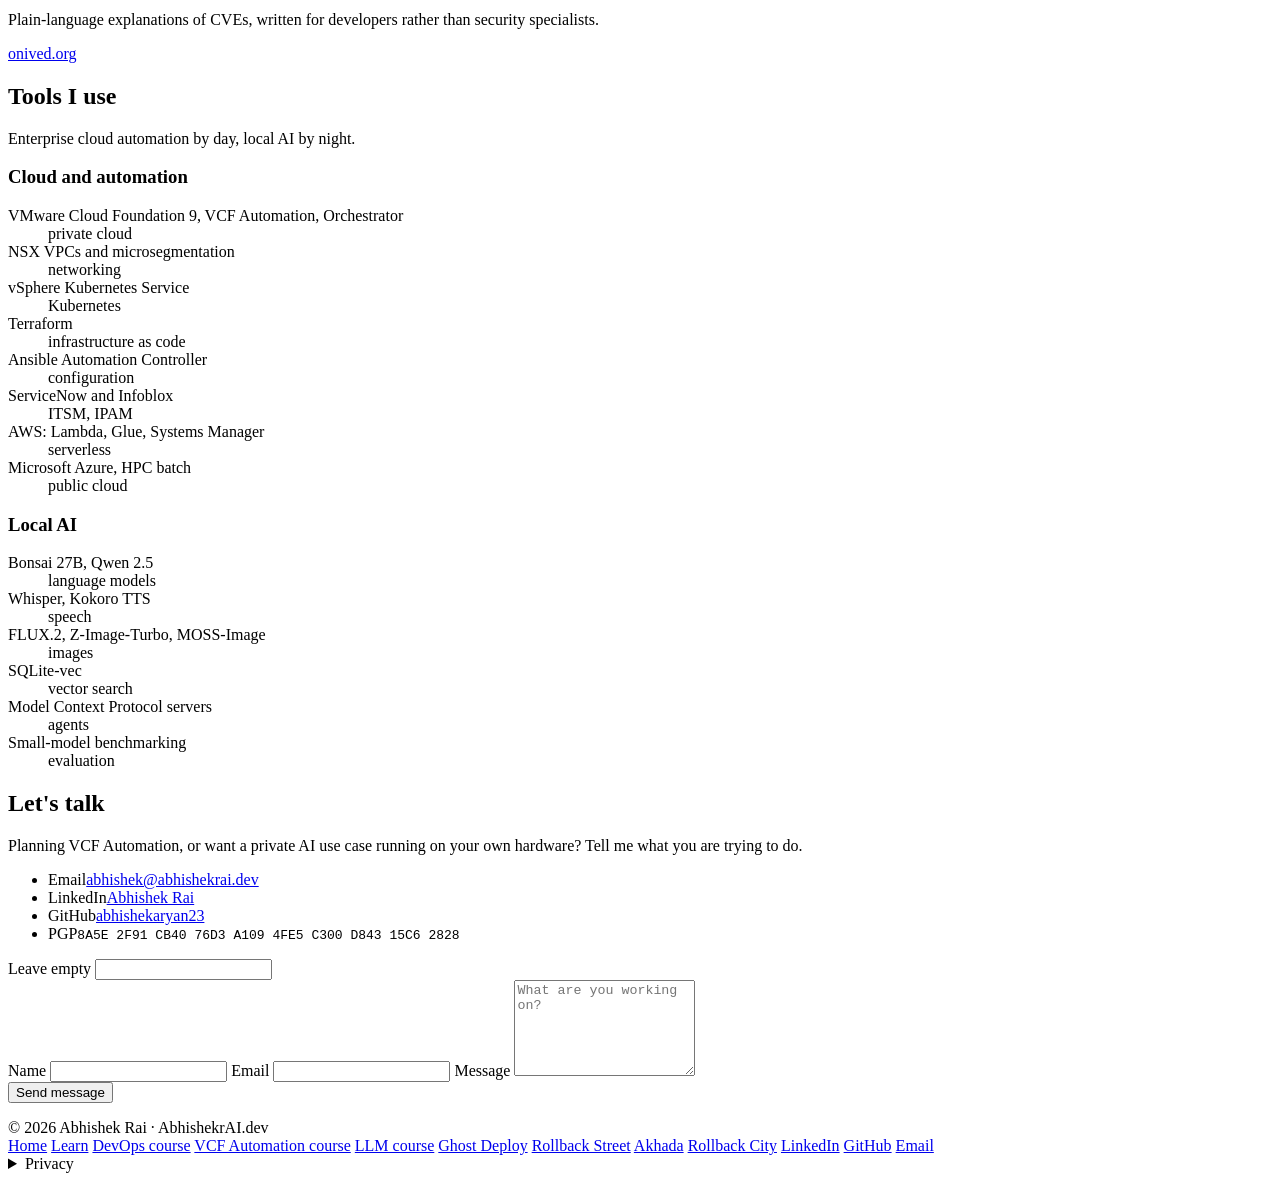
==== commit 13bc92d4: "Merge 51dbb4af096c354c9caa7f8c34e7f56f509c6470 into 5bb827639c63b1e271831c0a6c3c73e61daf176f" ====
--- a/public/index.html
+++ b/public/index.html
@@ -29,7 +29,7 @@
   <link rel="preconnect" href="https://fonts.googleapis.com">
   <link rel="preconnect" href="https://fonts.gstatic.com" crossorigin>
   <link href="https://fonts.googleapis.com/css2?family=IBM+Plex+Mono:wght@400;500&family=IBM+Plex+Sans:wght@400;500;600&family=Newsreader:ital,opsz,wght@0,6..72,500;0,6..72,600;1,6..72,500&display=swap" rel="stylesheet">
-  <link rel="stylesheet" href="/assets/site.css?v=5">
+  <link rel="stylesheet" href="/assets/site.css?v=6">
   <noscript><style>.reveal-up{opacity:1;transform:none}</style></noscript>
   <script type="application/ld+json">
   {
@@ -42,16 +42,22 @@
         "name": "AbhishekrAI.dev",
         "alternateName": "Abhishek Rai",
         "inLanguage": "en",
-        "publisher": { "@id": "https://abhishekrai.dev/#person" }
+        "publisher": {
+          "@id": "https://abhishekrai.dev/#person"
+        }
       },
       {
         "@type": "ProfilePage",
         "@id": "https://abhishekrai.dev/#webpage",
         "url": "https://abhishekrai.dev/",
         "name": "Abhishek Rai: VMware Cloud Foundation (VCF 9) automation and local AI",
-        "isPartOf": { "@id": "https://abhishekrai.dev/#website" },
-        "mainEntity": { "@id": "https://abhishekrai.dev/#person" },
-        "dateModified": "2026-10-12",
+        "isPartOf": {
+          "@id": "https://abhishekrai.dev/#website"
+        },
+        "mainEntity": {
+          "@id": "https://abhishekrai.dev/#person"
+        },
+        "dateModified": "2026-10-20",
         "inLanguage": "en"
       },
       {
@@ -65,25 +71,126 @@
         "email": "mailto:abhishek@abhishekrai.dev",
         "description": "VMware Cloud Foundation (VCF 9) automation specialist and local AI developer in Pune, India. Seven years automating private and public clouds with VCF Automation, Orchestrator, NSX, Terraform, AWS and Azure. Author of the free courses DevOps From Basics, VCF Automation From Basics and LLMs From Basics.",
         "jobTitle": "Broadcom PS Developer (VMware Automation Specialist)",
-        "worksFor": { "@type": "Organization", "name": "Mastercom Technologies Services" },
-        "homeLocation": { "@type": "Place", "address": { "@type": "PostalAddress", "addressLocality": "Pune", "addressRegion": "Maharashtra", "addressCountry": "IN" } },
+        "worksFor": {
+          "@type": "Organization",
+          "name": "Mastercom Technologies Services"
+        },
+        "homeLocation": {
+          "@type": "Place",
+          "address": {
+            "@type": "PostalAddress",
+            "addressLocality": "Pune",
+            "addressRegion": "Maharashtra",
+            "addressCountry": "IN"
+          }
+        },
         "sameAs": [
           "https://www.linkedin.com/in/abhishek-rai-043a55166/",
           "https://github.com/abhishekaryan23",
           "https://learn.microsoft.com/en-us/users/abhishekrai-1837/"
         ],
-        "knowsAbout": ["VMware Cloud Foundation 9", "VCF Automation", "VMware Aria Automation", "VCF Orchestrator", "VMware NSX", "NSX VPC",
-          "vSphere Kubernetes Service", "Private cloud", "Terraform", "Ansible", "Infrastructure as code", "AWS", "Microsoft Azure", "DevOps", "Kubernetes",
-          "Local large language models", "Bonsai 27B", "Qwen 2.5", "Ollama", "Whisper", "Kokoro TTS", "Speech recognition", "FLUX.2", "Z-Image-Turbo", "SigLIP",
-          "SQLite-vec", "Vector search", "Apple Silicon MLX and Metal", "Model Context Protocol", "Small language model benchmarking", "Retrieval-augmented generation"],
+        "knowsAbout": [
+          "VMware Cloud Foundation 9",
+          "VCF Automation",
+          "VMware Aria Automation",
+          "VCF Orchestrator",
+          "VMware NSX",
+          "NSX VPC",
+          "vSphere Kubernetes Service",
+          "Private cloud",
+          "Terraform",
+          "Ansible",
+          "Infrastructure as code",
+          "AWS",
+          "Microsoft Azure",
+          "DevOps",
+          "Kubernetes",
+          "Local large language models",
+          "Bonsai 27B",
+          "Qwen 2.5",
+          "Ollama",
+          "Whisper",
+          "Kokoro TTS",
+          "Speech recognition",
+          "FLUX.2",
+          "Z-Image-Turbo",
+          "MOSS-Image",
+          "stable-diffusion.cpp",
+          "SigLIP",
+          "SQLite-vec",
+          "Vector search",
+          "Apple Silicon MLX and Metal",
+          "Model Context Protocol",
+          "Small language model benchmarking",
+          "Retrieval-augmented generation"
+        ],
         "hasCredential": [
-          { "@type": "EducationalOccupationalCredential", "name": "Broadcom Partner Certification: Certified Expert, VMware Cloud Foundation implementation", "credentialCategory": "certification", "recognizedBy": { "@type": "Organization", "name": "Broadcom" }, "url": "https://www.credly.com/badges/83735047-bd6c-4941-9cc0-c06ca282aefe/public_url" },
-          { "@type": "EducationalOccupationalCredential", "name": "VMware Certified Professional: VCF 9 Administrator", "credentialCategory": "certification", "recognizedBy": { "@type": "Organization", "name": "Broadcom" }, "url": "https://www.credly.com/badges/ddd7e5d6-b68e-439f-a8a7-cb49eb640bbd" },
-          { "@type": "EducationalOccupationalCredential", "name": "Partner VCAP: vSphere Kubernetes Service (VCAPVKS9)", "credentialCategory": "certification", "recognizedBy": { "@type": "Organization", "name": "Broadcom" } },
-          { "@type": "EducationalOccupationalCredential", "name": "VMware Aria Automation 8.3 Specialist", "credentialCategory": "certification", "recognizedBy": { "@type": "Organization", "name": "VMware" } },
-          { "@type": "EducationalOccupationalCredential", "name": "AWS Certified Solutions Architect: Associate", "credentialCategory": "certification", "recognizedBy": { "@type": "Organization", "name": "Amazon Web Services" } },
-          { "@type": "EducationalOccupationalCredential", "name": "Microsoft Certified: Azure AI Engineer Associate", "credentialCategory": "certification", "recognizedBy": { "@type": "Organization", "name": "Microsoft" }, "url": "https://learn.microsoft.com/en-us/users/abhishekrai-1837/credentials/dcbda8578bcc0b2b" },
-          { "@type": "EducationalOccupationalCredential", "name": "Microsoft Certified: Azure Fundamentals", "credentialCategory": "certification", "recognizedBy": { "@type": "Organization", "name": "Microsoft" } }
+          {
+            "@type": "EducationalOccupationalCredential",
+            "name": "Broadcom Partner Certification: Certified Expert, VMware Cloud Foundation implementation",
+            "credentialCategory": "certification",
+            "recognizedBy": {
+              "@type": "Organization",
+              "name": "Broadcom"
+            },
+            "url": "https://www.credly.com/badges/83735047-bd6c-4941-9cc0-c06ca282aefe/public_url"
+          },
+          {
+            "@type": "EducationalOccupationalCredential",
+            "name": "VMware Certified Professional: VCF 9 Administrator",
+            "credentialCategory": "certification",
+            "recognizedBy": {
+              "@type": "Organization",
+              "name": "Broadcom"
+            },
+            "url": "https://www.credly.com/badges/ddd7e5d6-b68e-439f-a8a7-cb49eb640bbd"
+          },
+          {
+            "@type": "EducationalOccupationalCredential",
+            "name": "Partner VCAP: vSphere Kubernetes Service (VCAPVKS9)",
+            "credentialCategory": "certification",
+            "recognizedBy": {
+              "@type": "Organization",
+              "name": "Broadcom"
+            }
+          },
+          {
+            "@type": "EducationalOccupationalCredential",
+            "name": "VMware Aria Automation 8.3 Specialist",
+            "credentialCategory": "certification",
+            "recognizedBy": {
+              "@type": "Organization",
+              "name": "VMware"
+            }
+          },
+          {
+            "@type": "EducationalOccupationalCredential",
+            "name": "AWS Certified Solutions Architect: Associate",
+            "credentialCategory": "certification",
+            "recognizedBy": {
+              "@type": "Organization",
+              "name": "Amazon Web Services"
+            }
+          },
+          {
+            "@type": "EducationalOccupationalCredential",
+            "name": "Microsoft Certified: Azure AI Engineer Associate",
+            "credentialCategory": "certification",
+            "recognizedBy": {
+              "@type": "Organization",
+              "name": "Microsoft"
+            },
+            "url": "https://learn.microsoft.com/en-us/users/abhishekrai-1837/credentials/dcbda8578bcc0b2b"
+          },
+          {
+            "@type": "EducationalOccupationalCredential",
+            "name": "Microsoft Certified: Azure Fundamentals",
+            "credentialCategory": "certification",
+            "recognizedBy": {
+              "@type": "Organization",
+              "name": "Microsoft"
+            }
+          }
         ]
       },
       {
@@ -91,15 +198,47 @@
         "@id": "https://abhishekrai.dev/#courses",
         "name": "Free courses by Abhishek Rai",
         "itemListElement": [
-          { "@type": "ListItem", "position": 1, "url": "https://abhishekrai.dev/learn/devops/", "item": { "@type": "Course", "@id": "https://abhishekrai.dev/learn/devops/#course", "name": "DevOps From Basics",
-            "description": "A free, animated DevOps course from the very basics: Linux, networking, Git, CI/CD, Docker, Kubernetes, cloud, Terraform, observability and DevSecOps.",
-            "provider": { "@id": "https://abhishekrai.dev/#person" } } },
-          { "@type": "ListItem", "position": 2, "url": "https://abhishekrai.dev/learn/vcf-automation/", "item": { "@type": "Course", "@id": "https://abhishekrai.dev/learn/vcf-automation/#course", "name": "VCF Automation From Basics",
-            "description": "A free, animated course on VMware Cloud Foundation Automation: from virtualization basics to blueprints, catalog, orchestration and day-2 operations.",
-            "provider": { "@id": "https://abhishekrai.dev/#person" } } },
-          { "@type": "ListItem", "position": 3, "url": "https://abhishekaryan23.github.io/LLM-Learner/", "item": { "@type": "Course", "name": "LLMs From Basics",
-            "description": "A free, animated course on modern AI: language, image, audio and video models, multimodal AI and reinforcement learning.",
-            "provider": { "@id": "https://abhishekrai.dev/#person" } } }
+          {
+            "@type": "ListItem",
+            "position": 1,
+            "url": "https://abhishekrai.dev/learn/devops/",
+            "item": {
+              "@type": "Course",
+              "@id": "https://abhishekrai.dev/learn/devops/#course",
+              "name": "DevOps From Basics",
+              "description": "A free, animated DevOps course from the very basics: Linux, networking, Git, CI/CD, Docker, Kubernetes, cloud, Terraform, observability and DevSecOps.",
+              "provider": {
+                "@id": "https://abhishekrai.dev/#person"
+              }
+            }
+          },
+          {
+            "@type": "ListItem",
+            "position": 2,
+            "url": "https://abhishekrai.dev/learn/vcf-automation/",
+            "item": {
+              "@type": "Course",
+              "@id": "https://abhishekrai.dev/learn/vcf-automation/#course",
+              "name": "VCF Automation From Basics",
+              "description": "A free, animated course on VMware Cloud Foundation Automation: from virtualization basics to blueprints, catalog, orchestration and day-2 operations.",
+              "provider": {
+                "@id": "https://abhishekrai.dev/#person"
+              }
+            }
+          },
+          {
+            "@type": "ListItem",
+            "position": 3,
+            "url": "https://abhishekaryan23.github.io/LLM-Learner/",
+            "item": {
+              "@type": "Course",
+              "name": "LLMs From Basics",
+              "description": "A free, animated course on modern AI: language, image, audio and video models, multimodal AI and reinforcement learning.",
+              "provider": {
+                "@id": "https://abhishekrai.dev/#person"
+              }
+            }
+          }
         ]
       },
       {
@@ -107,17 +246,78 @@
         "@id": "https://abhishekrai.dev/#projects",
         "name": "Projects by Abhishek Rai",
         "itemListElement": [
-          { "@type": "ListItem", "position": 1, "item": { "@type": "SoftwareApplication", "name": "SteerVox", "applicationCategory": "ProductivityApplication", "operatingSystem": "macOS",
-            "description": "A macOS menu bar app for local-first dictation and AI-assisted rewriting. MLX Whisper speech recognition on Apple Silicon, Kokoro text-to-speech, and a private memory of your corrections stored in SQLite with sqlite-vec.",
-            "url": "https://github.com/SteerVox/SteerVox", "author": { "@id": "https://abhishekrai.dev/#person" } } },
-          { "@type": "ListItem", "position": 2, "item": { "@type": "SoftwareApplication", "name": "SmartScissor", "applicationCategory": "MultimediaApplication", "operatingSystem": "macOS",
-            "description": "A native macOS app that segments and clips objects from the screen with SAM-2 and Florence-2 running locally on the Apple Silicon GPU through Metal Performance Shaders, with automatic CPU fallback. Uses SigLIP embeddings.",
-            "author": { "@id": "https://abhishekrai.dev/#person" } } },
-          { "@type": "ListItem", "position": 3, "item": { "@type": "WebSite", "name": "Onived", "url": "https://onived.org",
-            "description": "Plain-language explanations of CVEs, written for developers rather than security specialists.", "author": { "@id": "https://abhishekrai.dev/#person" } } },
-          { "@type": "ListItem", "position": 4, "item": { "@type": "SoftwareSourceCode", "name": "Local AIOps incident commander", "programmingLanguage": "Python",
-            "description": "A Flask dashboard that pulls Jira, Confluence and Dynatrace data together and drafts root-cause analysis reports with a local Ollama model.",
-            "codeRepository": "https://github.com/abhishekaryan23/devops_dashboard", "author": { "@id": "https://abhishekrai.dev/#person" } } }
+          {
+            "@type": "ListItem",
+            "position": 1,
+            "item": {
+              "@type": "SoftwareSourceCode",
+              "name": "moss-image-mac",
+              "programmingLanguage": "Python",
+              "description": "Runs the MOSS-Image-SFT 5B text-to-image model locally on Apple Silicon Macs (4-bit, about 30 seconds per image on a base M4) with an MCP server: text-to-image with reliable text, bounding-box layouts, inpainting, image-to-image and transparent cutouts. Built on stable-diffusion.cpp with Metal.",
+              "codeRepository": "https://github.com/abhishekaryan23/moss-image-mac",
+              "license": "https://opensource.org/licenses/MIT",
+              "keywords": "apple-silicon, local-ai, mcp-server, metal, text-to-image, stable-diffusion-cpp",
+              "author": {
+                "@id": "https://abhishekrai.dev/#person"
+              }
+            }
+          },
+          {
+            "@type": "ListItem",
+            "position": 2,
+            "item": {
+              "@type": "SoftwareApplication",
+              "name": "SteerVox",
+              "applicationCategory": "ProductivityApplication",
+              "operatingSystem": "macOS",
+              "description": "A macOS menu bar app for local-first dictation and AI-assisted rewriting. MLX Whisper speech recognition on Apple Silicon, Kokoro text-to-speech, and a private memory of your corrections stored in SQLite with sqlite-vec.",
+              "url": "https://github.com/SteerVox/SteerVox",
+              "author": {
+                "@id": "https://abhishekrai.dev/#person"
+              }
+            }
+          },
+          {
+            "@type": "ListItem",
+            "position": 3,
+            "item": {
+              "@type": "SoftwareApplication",
+              "name": "SmartScissor",
+              "applicationCategory": "MultimediaApplication",
+              "operatingSystem": "macOS",
+              "description": "A native macOS app that segments and clips objects from the screen with SAM-2 and Florence-2 running locally on the Apple Silicon GPU through Metal Performance Shaders, with automatic CPU fallback. Uses SigLIP embeddings.",
+              "author": {
+                "@id": "https://abhishekrai.dev/#person"
+              }
+            }
+          },
+          {
+            "@type": "ListItem",
+            "position": 4,
+            "item": {
+              "@type": "WebSite",
+              "name": "Onived",
+              "url": "https://onived.org",
+              "description": "Plain-language explanations of CVEs, written for developers rather than security specialists.",
+              "author": {
+                "@id": "https://abhishekrai.dev/#person"
+              }
+            }
+          },
+          {
+            "@type": "ListItem",
+            "position": 5,
+            "item": {
+              "@type": "SoftwareSourceCode",
+              "name": "Local AIOps incident commander",
+              "programmingLanguage": "Python",
+              "description": "A Flask dashboard that pulls Jira, Confluence and Dynatrace data together and drafts root-cause analysis reports with a local Ollama model.",
+              "codeRepository": "https://github.com/abhishekaryan23/devops_dashboard",
+              "author": {
+                "@id": "https://abhishekrai.dev/#person"
+              }
+            }
+          }
         ]
       }
     ]
@@ -154,7 +354,7 @@
       <h1>I turn private clouds into <em>self-service</em>, and build AI that runs on your own hardware.</h1>
      <div class="hero-grid">
       <div>
-        <p class="lede">I'm Abhishek Rai, a VMware Cloud Foundation automation specialist in Pune, India, working as a Broadcom PS Developer at Mastercom Technologies.
+        <p class="lede">I'm Abhishek Rai, a VMware Cloud Foundation automation specialist in Pune, India, working as a Broadcom PS Developer.
           Seven years automating VCF 9, VCF and Aria Automation, NSX, Terraform, AWS and Azure for enterprise customers. In my own time I build local AI tools and write free courses.</p>
         <div class="actions">
           <a class="btn" href="#work">See the work</a>
@@ -335,6 +535,23 @@
         <p>Mostly local AI: tools that run on your own machine, so your data never leaves it. Each one is working software.</p>
       </div>
       <div class="projects">
+        <article class="proj full reveal-up">
+          <div class="proj-body">
+            <div class="kind">Image generation · macOS · Apple Silicon · MCP</div>
+            <h3>moss-image-mac</h3>
+            <p>Runs the MOSS-Image 5B text-to-image model locally on an Apple Silicon Mac, about 30 seconds an image on a base M4, and makes it usable from any MCP app such as Claude, Cursor or VS Code. Text inside images comes out right, and you can place elements with bounding boxes, repaint part of an image or make transparent cutouts.</p>
+            <dl class="proj-facts">
+              <dt>How it works</dt><dd>An MCP server drives stable-diffusion.cpp on Metal: the 5B model in 4-bit with a Qwen3.5-9B text encoder and a FLUX.2 decoder. A 4-step turbo LoRA kept in fp16 replaces the official 50 steps; a high-quality mode reproduces the reference pipeline pixel for pixel. One setup script downloads and checksums everything, and peak memory is about 9 GB.</dd>
+              <dt>Built with</dt><dd>Python, stable-diffusion.cpp, Metal, Model Context Protocol, MOSS-Image-SFT, Qwen3.5-9B</dd>
+            </dl>
+            <div class="links"><a href="https://github.com/abhishekaryan23/moss-image-mac" target="_blank" rel="noopener">GitHub</a></div>
+          </div>
+          <figure class="proj-shot">
+            <img src="/assets/projects/moss-image-mac.jpg" width="800" height="450" loading="lazy" decoding="async"
+              alt="A ramen shop at night in the rain, generated by moss-image-mac: a glowing neon sign reading RAMEN, a chalkboard reading TONKOTSU 980, a chef behind a curtain, a cat asleep on a bench, a bicycle and a woman with an umbrella.">
+            <figcaption>Made on a base M4 Mac mini in about 70 seconds from 11 overlapping layout boxes. The sign, the chalkboard and every object were placed by box.</figcaption>
+          </figure>
+        </article>
         <article class="proj wide reveal-up">
           <div class="kind">Voice · macOS · Apple Silicon</div>
           <h3>SteerVox</h3>
@@ -396,7 +613,7 @@
           <dl>
             <dt>Bonsai 27B, Qwen 2.5</dt><dd>language models</dd>
             <dt>Whisper, Kokoro TTS</dt><dd>speech</dd>
-            <dt>FLUX.2, Z-Image-Turbo</dt><dd>images</dd>
+            <dt>FLUX.2, Z-Image-Turbo, MOSS-Image</dt><dd>images</dd>
             <dt>SQLite-vec</dt><dd>vector search</dd>
             <dt>Model Context Protocol servers</dt><dd>agents</dd>
             <dt>Small-model benchmarking</dt><dd>evaluation</dd>
@@ -457,5 +674,6 @@
 </footer>
 
 <script src="/assets/site.js?v=3" defer></script>
+<script src="/assets/webmcp.js?v=1" defer></script>
 </body>
 </html>
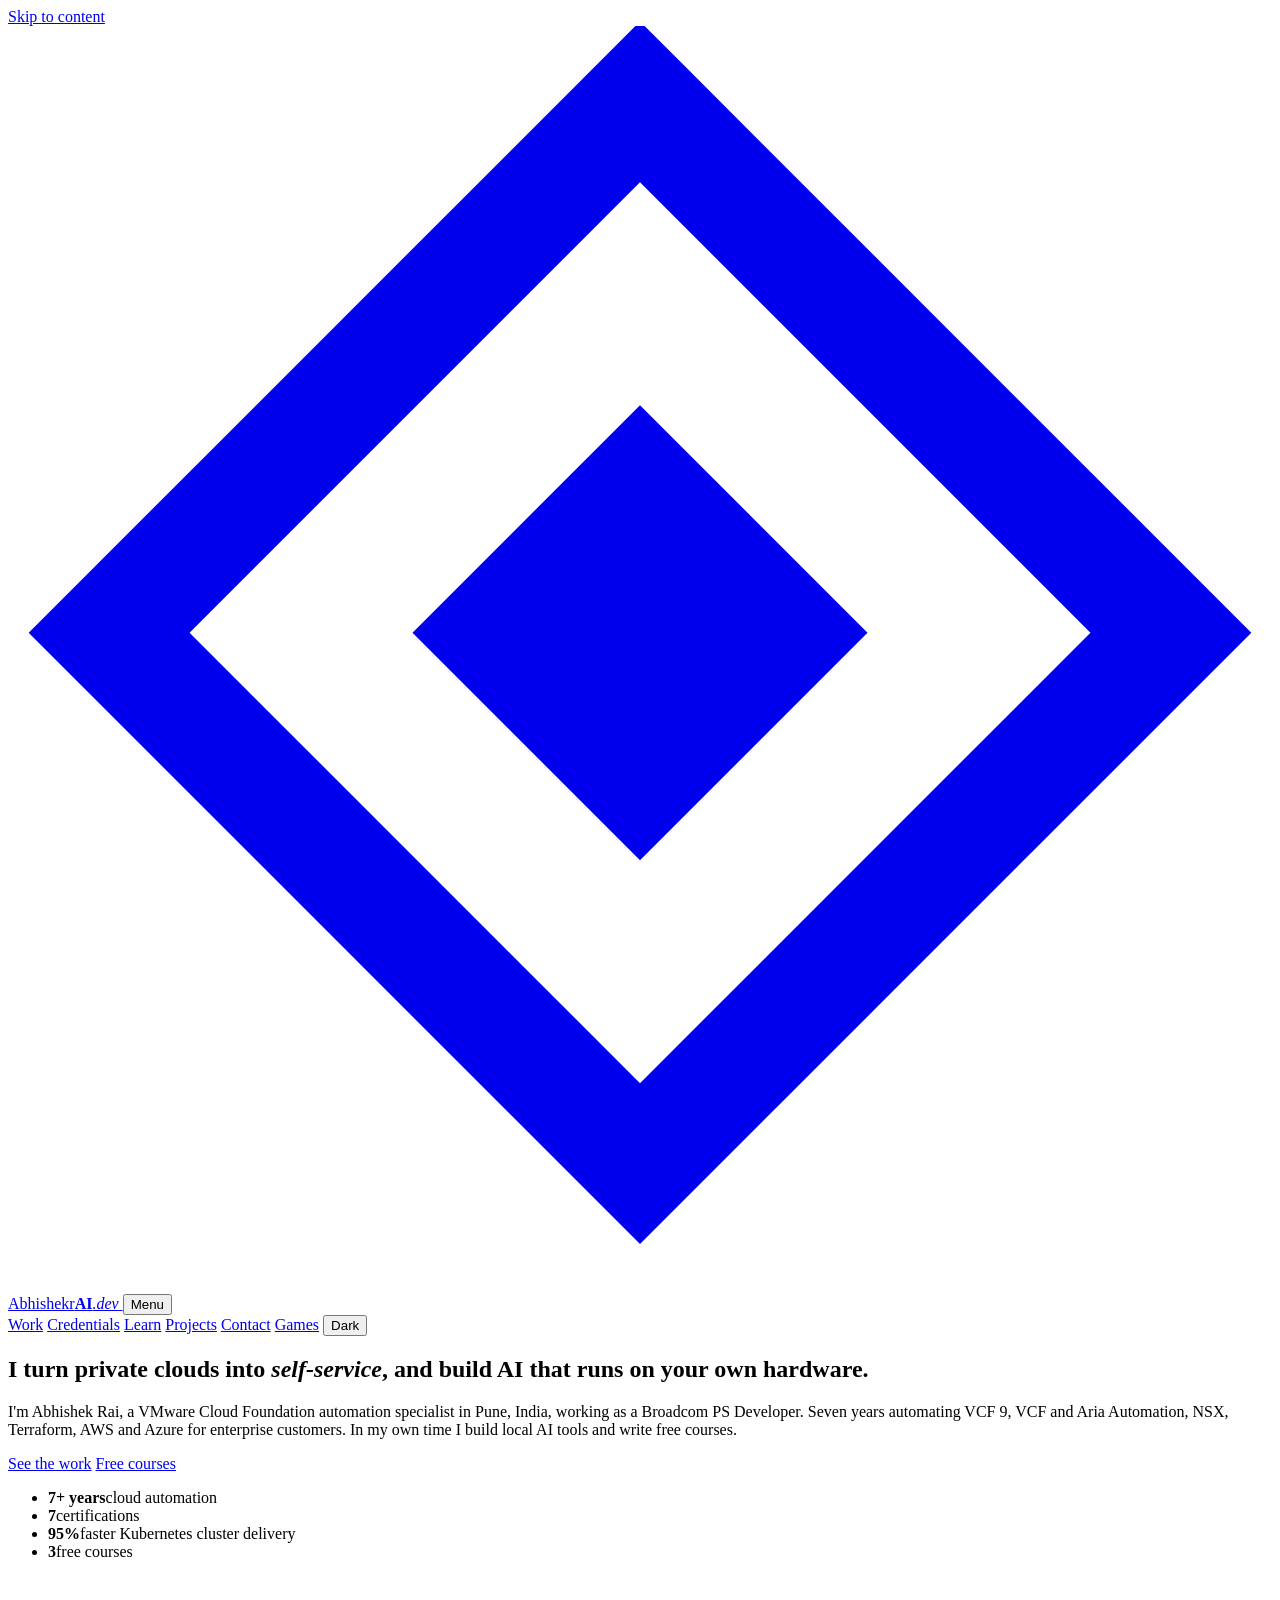
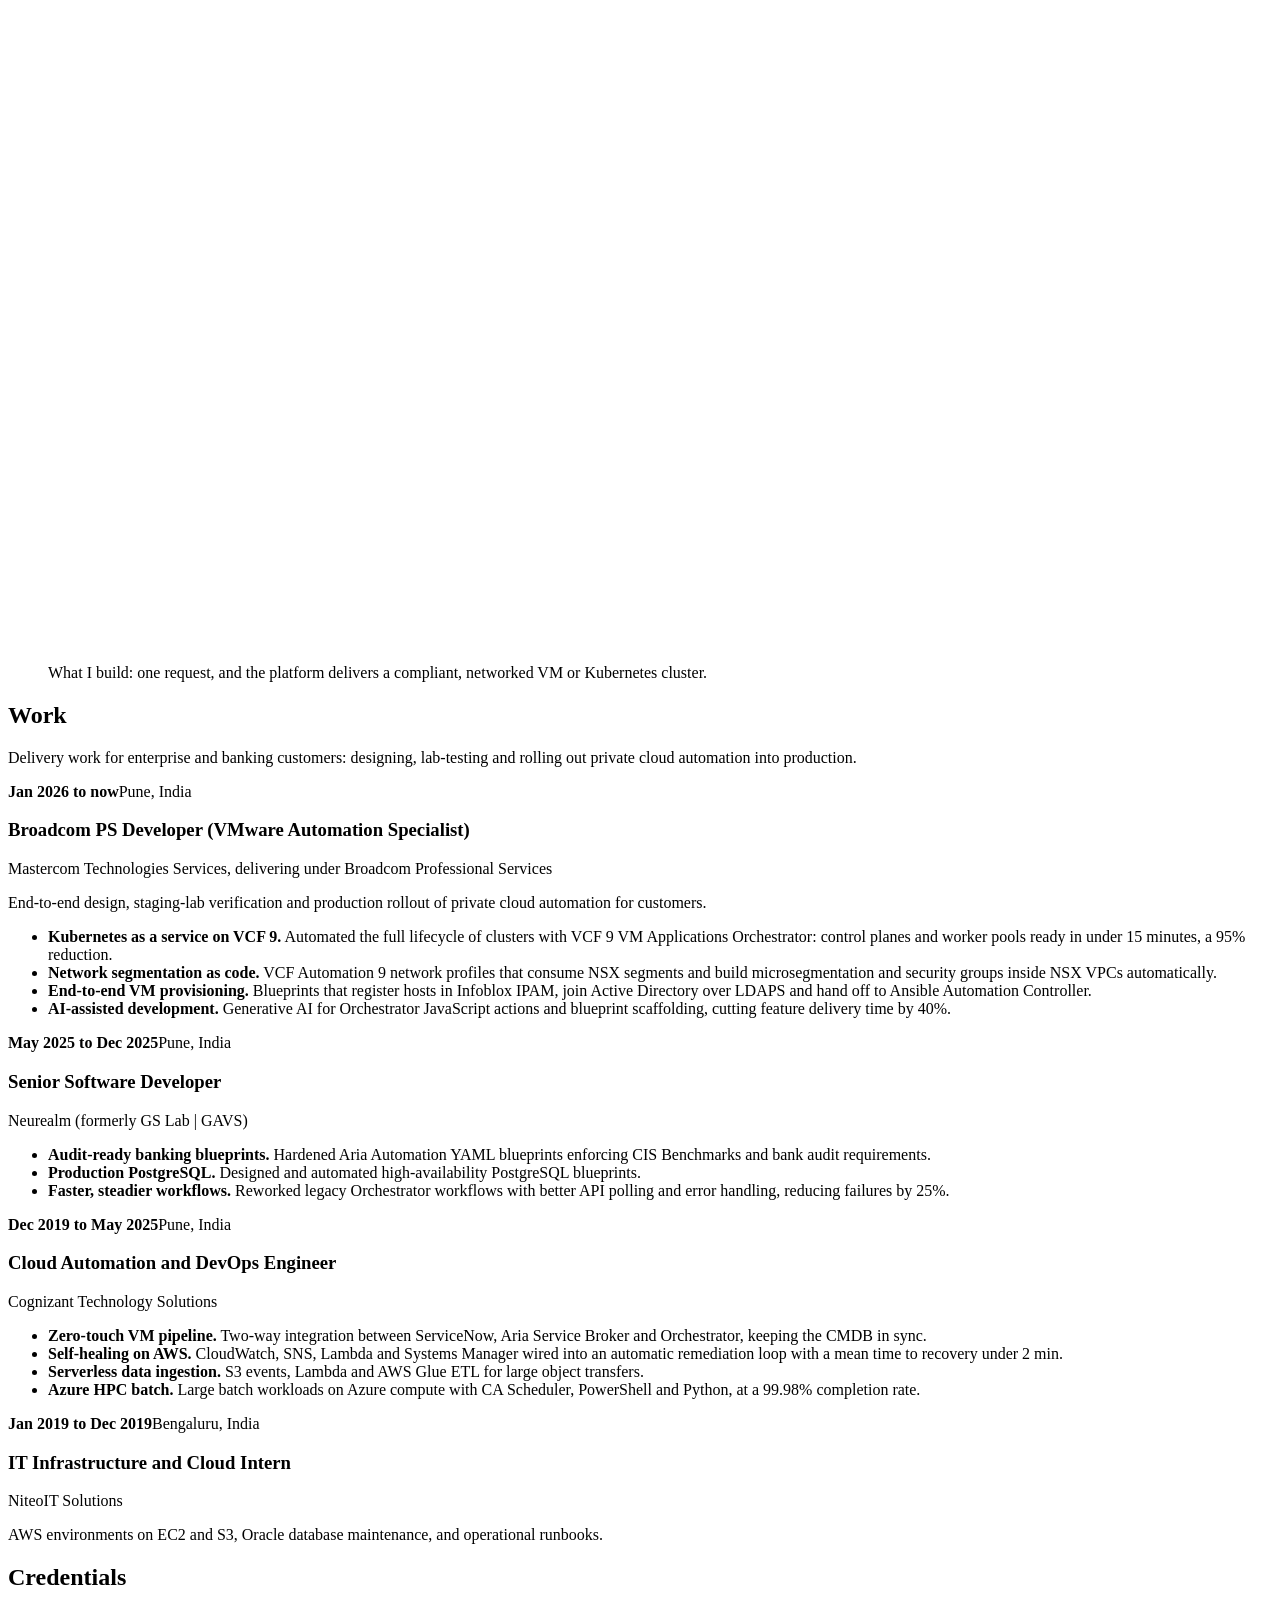
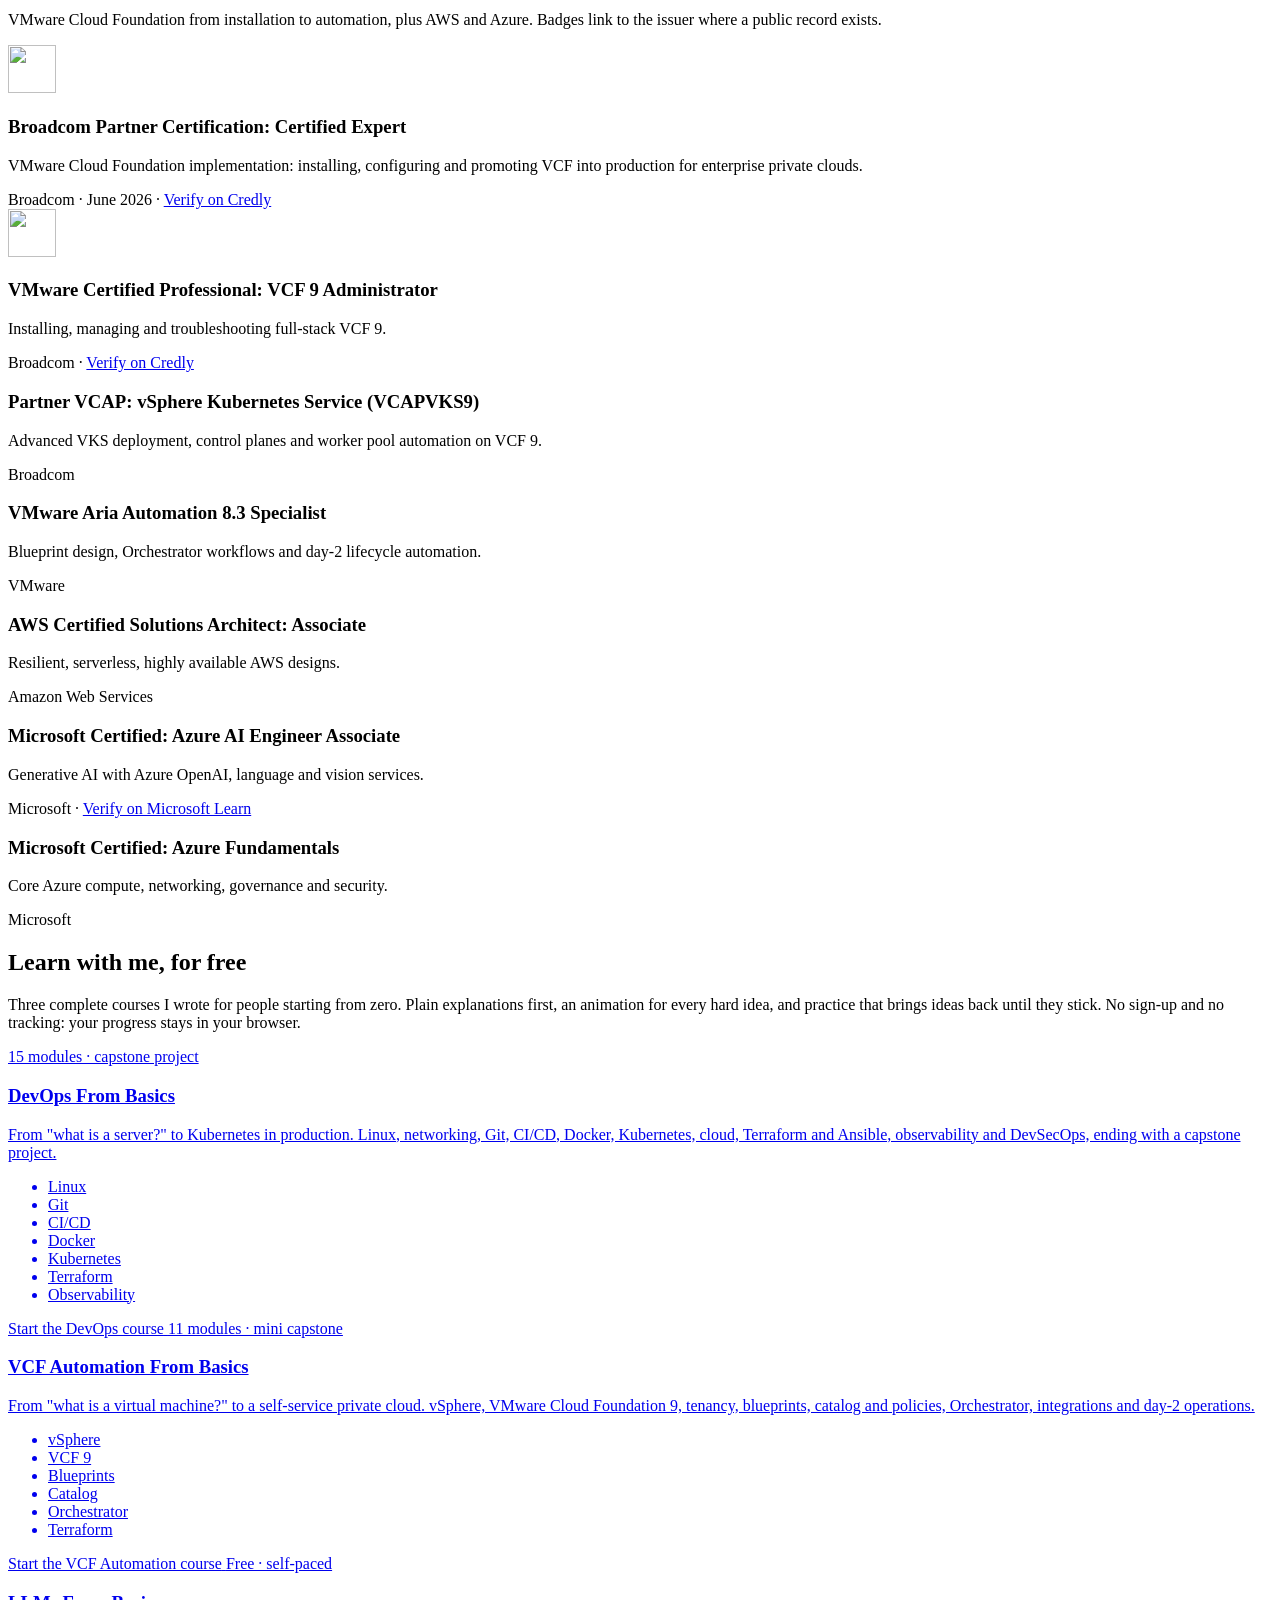
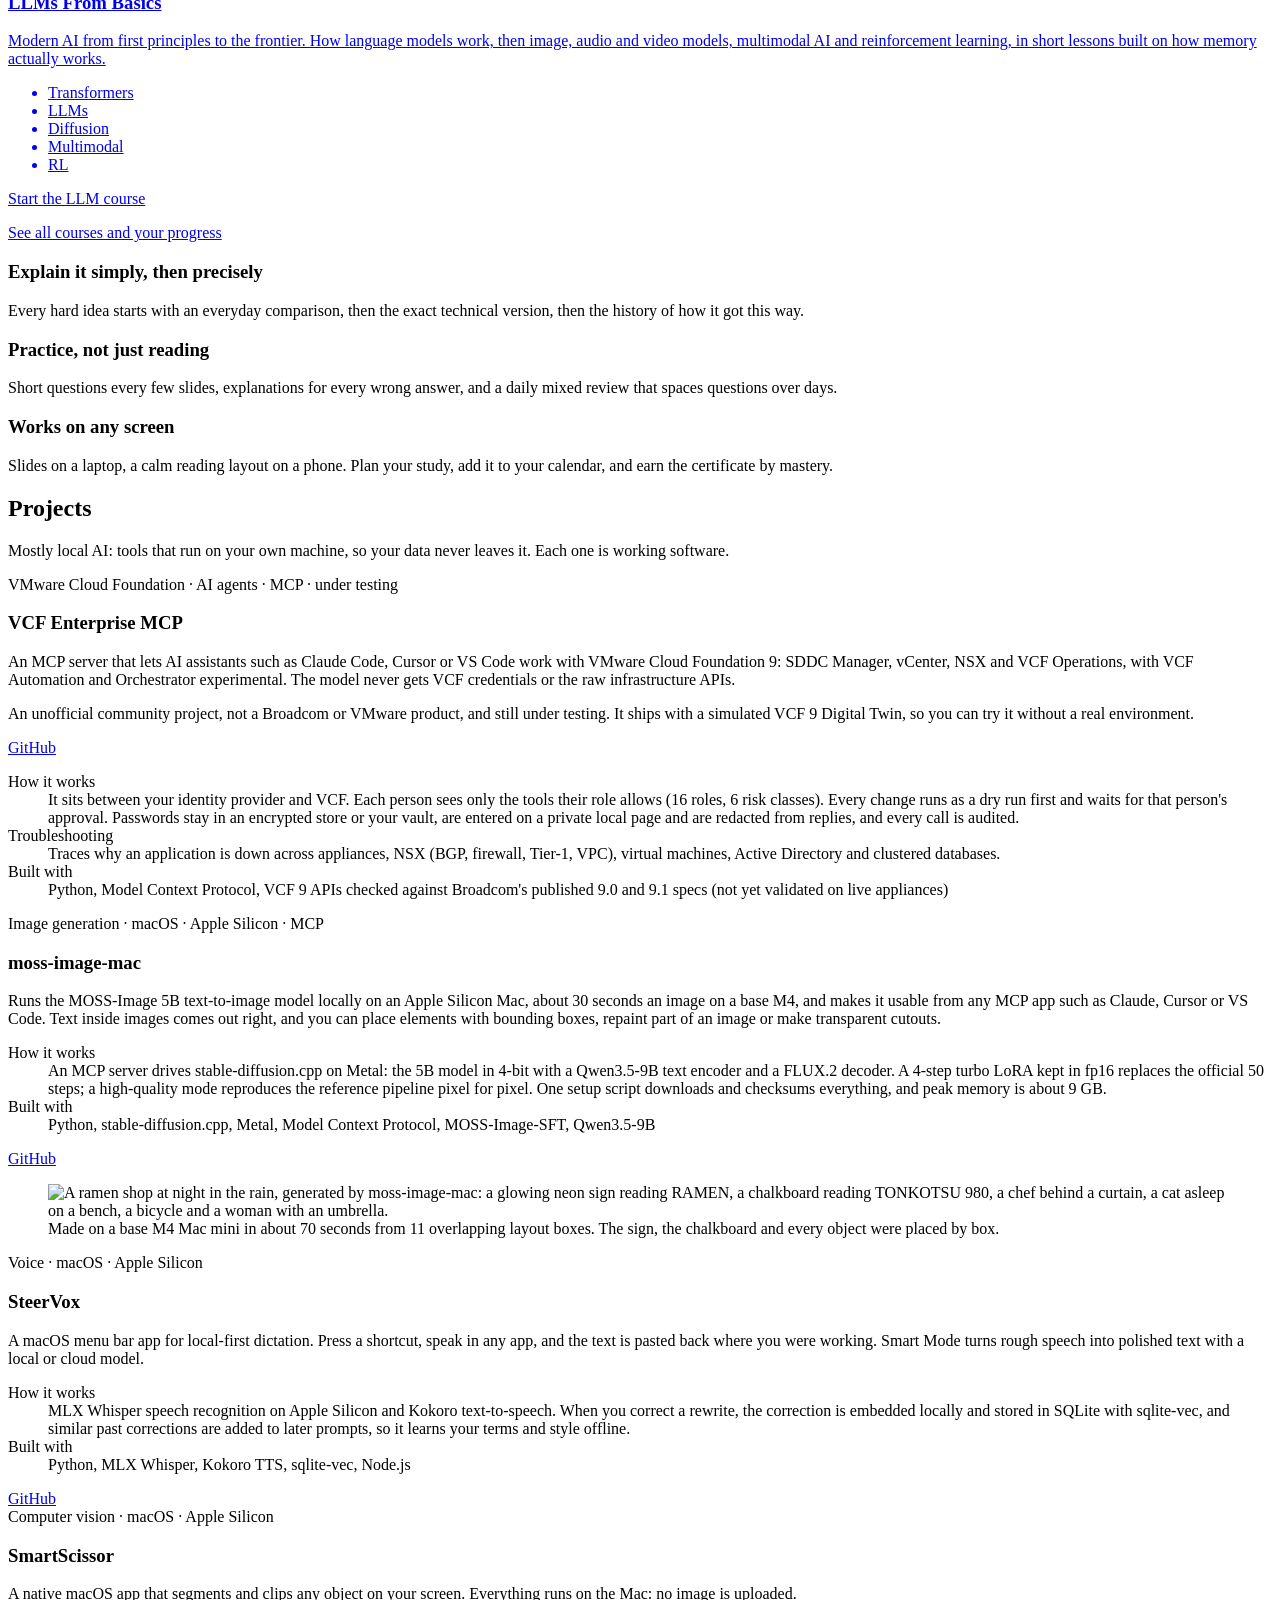
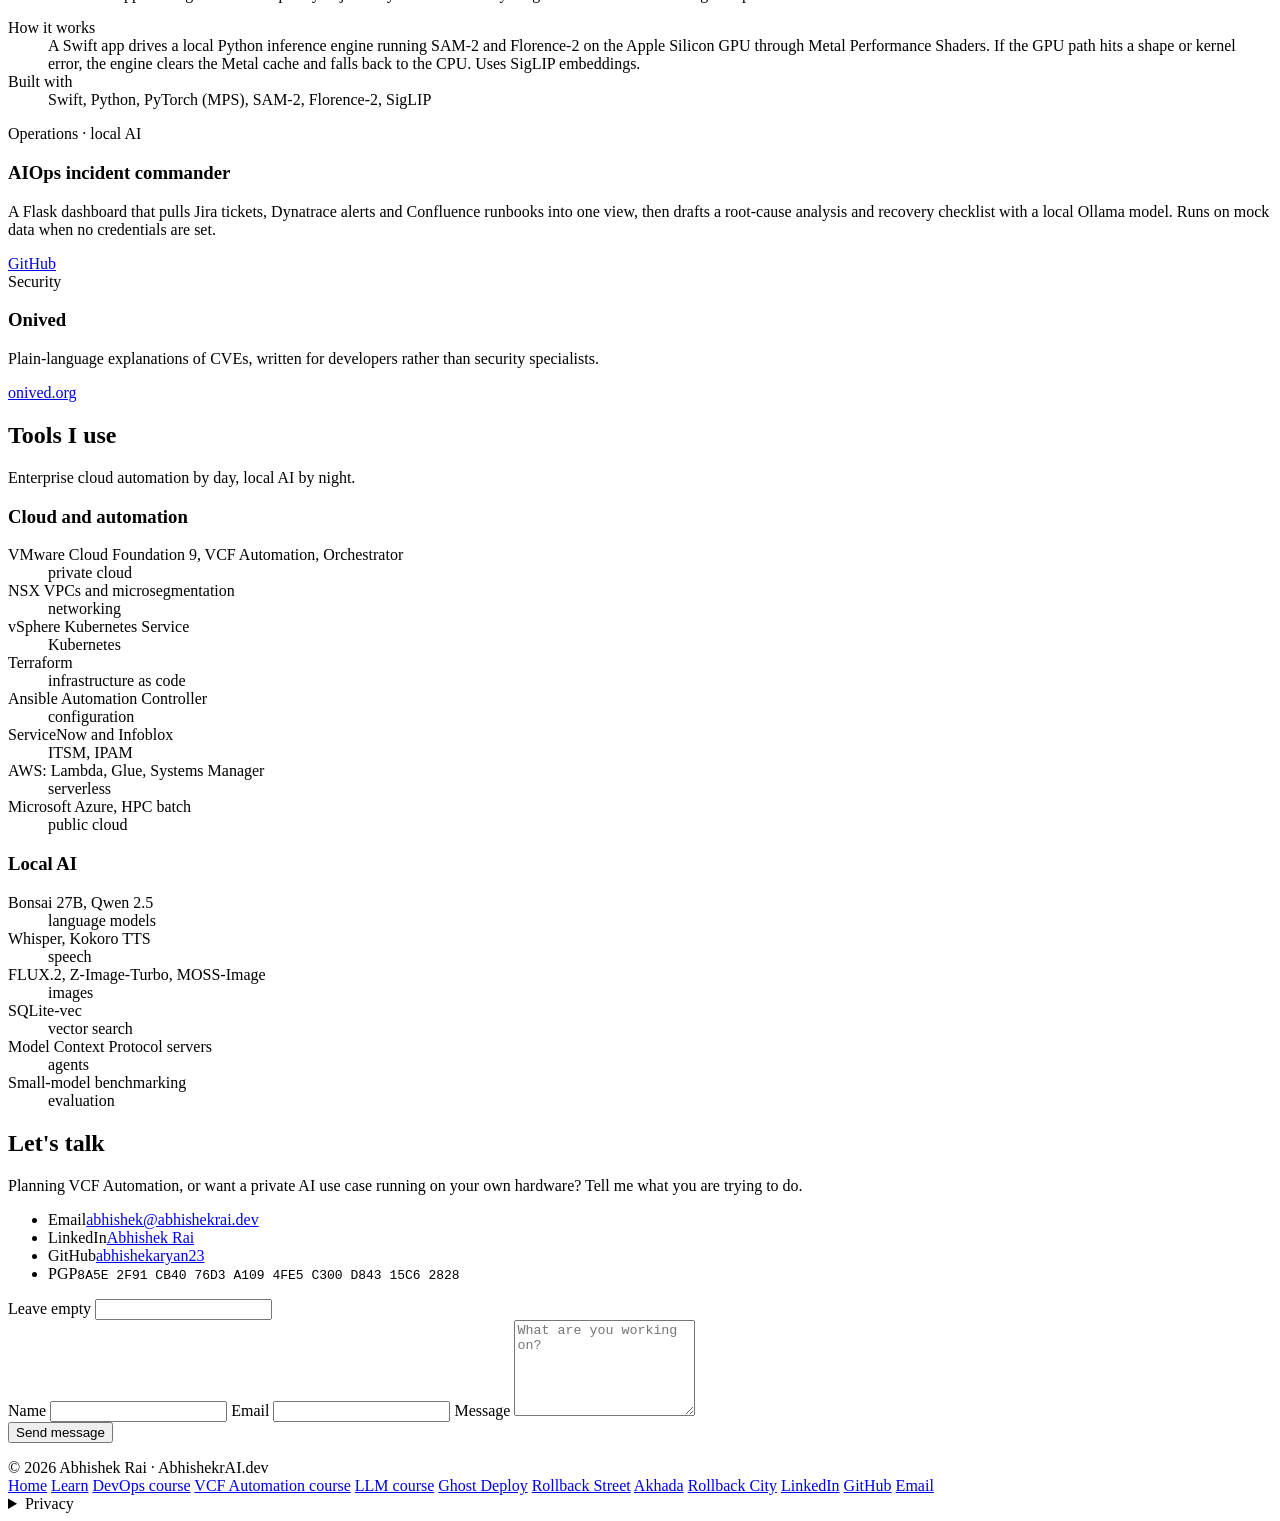
==== commit 4b944b68: "Projects: VCF Enterprise MCP as a featured card - Full-width card at the top of Projects: what it do" ====
--- a/public/index.html
+++ b/public/index.html
@@ -29,7 +29,7 @@
   <link rel="preconnect" href="https://fonts.googleapis.com">
   <link rel="preconnect" href="https://fonts.gstatic.com" crossorigin>
   <link href="https://fonts.googleapis.com/css2?family=IBM+Plex+Mono:wght@400;500&family=IBM+Plex+Sans:wght@400;500;600&family=Newsreader:ital,opsz,wght@0,6..72,500;0,6..72,600;1,6..72,500&display=swap" rel="stylesheet">
-  <link rel="stylesheet" href="/assets/site.css?v=6">
+  <link rel="stylesheet" href="/assets/site.css?v=7">
   <noscript><style>.reveal-up{opacity:1;transform:none}</style></noscript>
   <script type="application/ld+json">
   {
@@ -251,6 +251,22 @@
             "position": 1,
             "item": {
               "@type": "SoftwareSourceCode",
+              "name": "VCF Enterprise MCP",
+              "programmingLanguage": "Python",
+              "description": "An unofficial, under-testing MCP server that lets AI assistants work with VMware Cloud Foundation 9 (SDDC Manager, vCenter, NSX, VCF Operations; VCF Automation and Orchestrator experimental) without giving VCF credentials to the model: per-role tool filtering, dry runs with human approval, credential redaction and an audit trail. Includes a simulated VCF 9 Digital Twin.",
+              "codeRepository": "https://github.com/abhishekaryan23/vcf-ent-mcp",
+              "license": "https://opensource.org/licenses/MIT",
+              "keywords": "vmware-cloud-foundation, vcf9, mcp-server, ai-agents, nsx, vcenter, sddc-manager",
+              "author": {
+                "@id": "https://abhishekrai.dev/#person"
+              }
+            }
+          },
+          {
+            "@type": "ListItem",
+            "position": 2,
+            "item": {
+              "@type": "SoftwareSourceCode",
               "name": "moss-image-mac",
               "programmingLanguage": "Python",
               "description": "Runs the MOSS-Image-SFT 5B text-to-image model locally on Apple Silicon Macs (4-bit, about 30 seconds per image on a base M4) with an MCP server: text-to-image with reliable text, bounding-box layouts, inpainting, image-to-image and transparent cutouts. Built on stable-diffusion.cpp with Metal.",
@@ -264,7 +280,7 @@
           },
           {
             "@type": "ListItem",
-            "position": 2,
+            "position": 3,
             "item": {
               "@type": "SoftwareApplication",
               "name": "SteerVox",
@@ -279,7 +295,7 @@
           },
           {
             "@type": "ListItem",
-            "position": 3,
+            "position": 4,
             "item": {
               "@type": "SoftwareApplication",
               "name": "SmartScissor",
@@ -293,7 +309,7 @@
           },
           {
             "@type": "ListItem",
-            "position": 4,
+            "position": 5,
             "item": {
               "@type": "WebSite",
               "name": "Onived",
@@ -306,7 +322,7 @@
           },
           {
             "@type": "ListItem",
-            "position": 5,
+            "position": 6,
             "item": {
               "@type": "SoftwareSourceCode",
               "name": "Local AIOps incident commander",
@@ -535,6 +551,20 @@
         <p>Mostly local AI: tools that run on your own machine, so your data never leaves it. Each one is working software.</p>
       </div>
       <div class="projects">
+        <article class="proj full text-only reveal-up">
+          <div class="proj-body">
+            <div class="kind">VMware Cloud Foundation · AI agents · MCP · under testing</div>
+            <h3>VCF Enterprise MCP</h3>
+            <p>An MCP server that lets AI assistants such as Claude Code, Cursor or VS Code work with VMware Cloud Foundation 9: SDDC Manager, vCenter, NSX and VCF Operations, with VCF Automation and Orchestrator experimental. The model never gets VCF credentials or the raw infrastructure APIs.</p>
+            <p>An unofficial community project, not a Broadcom or VMware product, and still under testing. It ships with a simulated VCF 9 Digital Twin, so you can try it without a real environment.</p>
+            <div class="links"><a href="https://github.com/abhishekaryan23/vcf-ent-mcp" target="_blank" rel="noopener">GitHub</a></div>
+          </div>
+          <dl class="proj-facts">
+            <dt>How it works</dt><dd>It sits between your identity provider and VCF. Each person sees only the tools their role allows (16 roles, 6 risk classes). Every change runs as a dry run first and waits for that person's approval. Passwords stay in an encrypted store or your vault, are entered on a private local page and are redacted from replies, and every call is audited.</dd>
+            <dt>Troubleshooting</dt><dd>Traces why an application is down across appliances, NSX (BGP, firewall, Tier-1, VPC), virtual machines, Active Directory and clustered databases.</dd>
+            <dt>Built with</dt><dd>Python, Model Context Protocol, VCF 9 APIs checked against Broadcom's published 9.0 and 9.1 specs (not yet validated on live appliances)</dd>
+          </dl>
+        </article>
         <article class="proj full reveal-up">
           <div class="proj-body">
             <div class="kind">Image generation · macOS · Apple Silicon · MCP</div>
